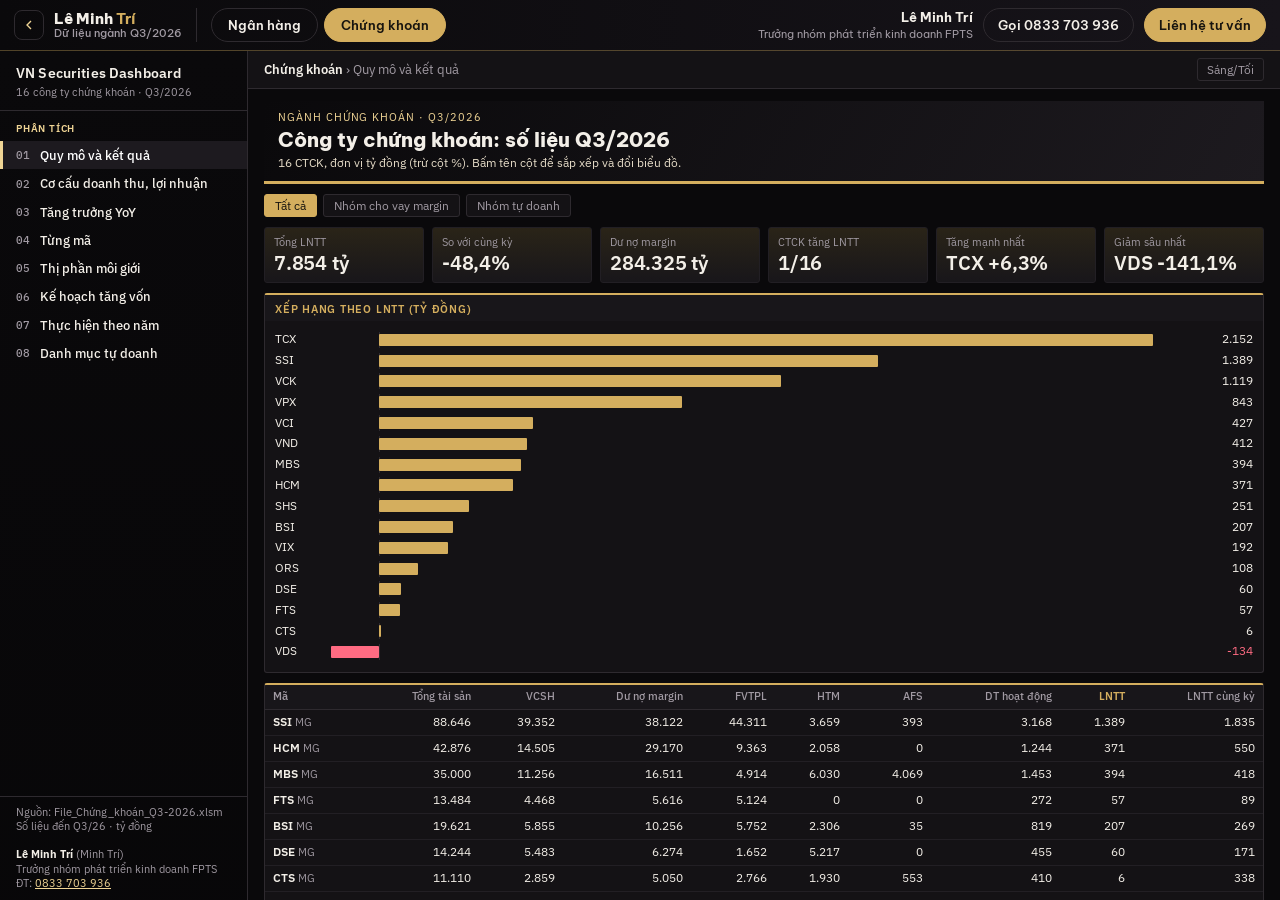
==== chung-khoan/index.html @ efc198bb "Add files via upload" ====
<!DOCTYPE html>
<html lang="vi"><head><meta charset="utf-8">
<meta name="theme-color" content="#0A090B">
<meta name="viewport" content="width=device-width, initial-scale=1, viewport-fit=cover">
<title>Chứng khoán Q3/2026 – Dữ liệu ngành | Lê Minh Trí</title>
<link rel="preconnect" href="https://fonts.googleapis.com"><link rel="preconnect" href="https://fonts.gstatic.com" crossorigin><link rel="stylesheet" href="https://fonts.googleapis.com/css2?family=Be+Vietnam+Pro:wght@500;600;700;800&family=IBM+Plex+Sans:wght@400;500;600&display=swap&subset=vietnamese">
<style>
:root{--bg:#0A090B;--ink:#F3EFE8;--nav:#0A090B;--nav-ink:#F3EFE8;--nav-mute:#A19AA3;--nav-line:#2E2A2F;--org:#D4AE5E;--org2:#F0D595;color-scheme:dark;box-sizing:border-box}
*{box-sizing:border-box}
html,body{height:100%;margin:0}
body{display:flex;flex-direction:column;background:var(--bg);color:var(--ink);font:13px/1.4 "Be Vietnam Pro","IBM Plex Sans","Segoe UI",system-ui,sans-serif;font-variant-numeric:tabular-nums;padding-bottom:env(safe-area-inset-bottom,0px)}
header{flex:none;display:flex;align-items:center;gap:14px;background:linear-gradient(90deg,#0A090B,#17141A);color:var(--nav-ink);border-bottom:1px solid rgba(212,174,94,.35);padding:8px 14px;padding-top:calc(8px + env(safe-area-inset-top,0px))}
.home{display:flex;align-items:center;gap:10px;text-decoration:none;color:var(--nav-ink);white-space:nowrap}
.home .bk{width:30px;height:30px;border-radius:8px;border:1px solid var(--nav-line);display:flex;align-items:center;justify-content:center;color:var(--org2)}
.home .bk svg{width:16px;height:16px;stroke:currentColor;fill:none;stroke-width:2}
.home:hover .bk{border-color:var(--org)}
.brand{font-weight:800;font-size:15px;line-height:1.15}
.brand b{color:var(--org)}
.brand small{display:block;font-weight:500;font-size:11px;color:var(--nav-mute)}
nav{display:flex;gap:6px;overflow-x:auto;scrollbar-width:none;padding-left:14px;border-left:1px solid var(--nav-line)}
nav::-webkit-scrollbar{display:none}
nav button{font:inherit;font-weight:600;font-size:13px;flex:none;border:1px solid var(--nav-line);background:transparent;color:var(--nav-ink);padding:7px 16px;border-radius:999px;cursor:pointer}
nav button:hover{border-color:var(--org)}
nav button[aria-selected="true"]{background:var(--org);border-color:var(--org);color:#17140F}
nav button:focus-visible{outline:2px solid var(--org2);outline-offset:2px}
main{flex:1;min-height:0;position:relative}
iframe{position:absolute;inset:0;width:100%;height:100%;border:0;background:var(--bg)}
iframe[hidden]{display:none}
.ld{position:absolute;inset:0;display:flex;align-items:center;justify-content:center;color:var(--nav-mute)}
.ct{margin-left:auto;display:flex;align-items:center;gap:10px;flex:none}
.who{text-align:right;line-height:1.25;white-space:nowrap}
.who b{display:block;font-size:13px;font-weight:700}
.who span{font-size:11px;color:var(--nav-mute)}
.ct a{font:inherit;font-weight:600;font-size:13px;text-decoration:none;white-space:nowrap;padding:7px 14px;border-radius:999px;border:1px solid var(--nav-line);color:var(--nav-ink);background:transparent}
.ct a:hover{border-color:var(--org)}
.ct a.z{background:var(--org);border-color:var(--org);color:#17140F}
.ct a.z:hover{background:var(--org2)}
.ct a:focus-visible,.home:focus-visible{outline:2px solid var(--org2);outline-offset:2px}
@media(max-width:1100px){.who{display:none}}
@media(max-width:760px){.brand{display:none}.ct .n{display:none}.ct a.z .t{display:inline-block}.ct a.z .t::first-letter{text-transform:uppercase}header{gap:8px;padding-left:8px;padding-right:8px}nav{gap:4px;padding-left:8px}nav button{padding:7px 10px;font-size:13px}.ct{gap:6px}.ct a{padding:7px 10px;font-size:13px}}
nav a.tab{font-weight:600;font-size:13px;flex:none;border:1px solid var(--nav-line);color:var(--nav-ink);text-decoration:none;padding:7px 16px;border-radius:999px}nav a.tab:hover{border-color:var(--org)}nav a.tab[aria-current="page"]{background:var(--org);border-color:var(--org);color:#17140F}nav a.tab:focus-visible{outline:2px solid var(--org2);outline-offset:2px}@media(max-width:760px){nav a.tab{padding:7px 10px}}</style></head><body>
<header>
<a class="home" href="/" title="Về trang chủ Lê Minh Trí"><span class="bk"><svg viewBox="0 0 24 24"><path d="M15 6l-6 6 6 6"/></svg></span><span class="brand">Lê Minh <b>Trí</b><small>Dữ liệu ngành Q3/2026</small></span></a>
<nav aria-label="Chọn ngành"><a class="tab" href="/ngan-hang/">Ngân hàng</a><a class="tab" href="/chung-khoan/" aria-current="page">Chứng khoán</a></nav>
<div class="ct">
<div class="who"><b>Lê Minh Trí</b><span>Trưởng nhóm phát triển kinh doanh FPTS</span></div>
<a href="tel:0833703936">Gọi<span class="n"> 0833 703 936</span></a>
<a class="z" href="https://zalo.me/0833703936" target="_blank" rel="noopener"><span class="n">Liên hệ </span><span class="t">tư vấn</span></a>
</div>
</header>
<main>
<div class="ld" aria-hidden="true">Đang tải…</div>
<iframe id="f-sec" title="Số liệu ngành chứng khoán"></iframe>
</main>

<script type="application/json" id="d-sec">"<!DOCTYPE html>\n<html lang=\"vi\"><head><script>try{var _t=localStorage.getItem('vnb-theme');document.documentElement.dataset.theme=_t||'dark'}catch(e){document.documentElement.dataset.theme='dark'}<\/script><meta charset=\"utf-8\">\n<meta name=\"viewport\" content=\"width=device-width, initial-scale=1, viewport-fit=cover\">\n<title>LeMinhTri-Du-lieu-nganh-chung-khoan<\/title>\n<link rel=\"preconnect\" href=\"https://fonts.googleapis.com\"><link rel=\"preconnect\" href=\"https://fonts.gstatic.com\" crossorigin><link rel=\"stylesheet\" href=\"https://fonts.googleapis.com/css2?family=Be+Vietnam+Pro:wght@600;700;800&family=IBM+Plex+Mono:wght@400;500&family=IBM+Plex+Sans:wght@400;500;600&display=swap&subset=vietnamese\">\n<style>\n:root{--bg:#F6F2EA;--sf:#fff;--ink:#1D1A17;--mu:#6E6455;--ln:#E4DCCB;--ac:#8C6A2A;--ac2:#F4EBD6;--neg:#E93F58;--bar:#B8913F;--barn:#E93F58;--p2:#FAF7F1;--ln2:#EEE7DA;--faint:#A3998A;--good:#3AAA35;--nav:#17140F;--nav-2:#2A2520;--nav-ink:#F3EFE8;--nav-mute:#B5AC9C;--nav-line:#3A332B;--cyan:#D4AE5E;--c2:#D4AE5E;--s1:#B8913F;--s2:#17140F;--s3:#3AAA35;--s4:#7D4BD6;--s5:#E93F58;--s6:#8A8178;--s7:#C2410C;--s8:#0FA3B1;--s9:#D6409F;--s10:#7BA315;--s11:#6B7280;--f-ui:\"IBM Plex Sans\",\"Segoe UI\",system-ui,-apple-system,sans-serif;--f-disp:\"Be Vietnam Pro\",\"IBM Plex Sans\",system-ui,sans-serif;--f-mono:\"IBM Plex Mono\",ui-monospace,Consolas,monospace;--nav-w:248px;--on-ac:#fff}\n@media(prefers-color-scheme:dark){:root:not([data-theme=\"light\"]){--bg:#0A090B;--sf:#141215;--ink:#F3EFE8;--mu:#A19AA3;--ln:#2E2A2F;--ac:#D4AE5E;--ac2:#2A2418;--neg:#FF6B82;--bar:#D4AE5E;--barn:#FF6B82;--p2:#18161A;--ln2:#221F24;--faint:#6F6872;--good:#5CC45A;--nav:#0A090B;--nav-2:#1D1A1F;--nav-line:#2E2A2F;--cyan:#F0D595;--c2:#F0D595;--s1:#D4AE5E;--s2:#F3EFE8;--s3:#5CC45A;--s4:#A98AF0;--s5:#FF6B82;--s6:#B8AFA3;--s7:#E8894A;--s8:#3CC6D4;--s9:#E87BC0;--s10:#A3C94A;--s11:#9AA5B8;color-scheme:dark;--on-ac:#17140F;--nav-ink:#F3EFE8;--nav-mute:#A19AA3}}\n:root[data-theme=\"dark\"]{--bg:#0A090B;--sf:#141215;--ink:#F3EFE8;--mu:#A19AA3;--ln:#2E2A2F;--ac:#D4AE5E;--ac2:#2A2418;--neg:#FF6B82;--bar:#D4AE5E;--barn:#FF6B82;--p2:#18161A;--ln2:#221F24;--faint:#6F6872;--good:#5CC45A;--nav:#0A090B;--nav-2:#1D1A1F;--nav-line:#2E2A2F;--cyan:#F0D595;--c2:#F0D595;--s1:#D4AE5E;--s2:#F3EFE8;--s3:#5CC45A;--s4:#A98AF0;--s5:#FF6B82;--s6:#B8AFA3;--s7:#E8894A;--s8:#3CC6D4;--s9:#E87BC0;--s10:#A3C94A;--s11:#9AA5B8;color-scheme:dark;--on-ac:#17140F;--nav-ink:#F3EFE8;--nav-mute:#A19AA3}\n*{box-sizing:border-box}\nhtml,body{height:100%}\nbody{margin:0;background:var(--bg);color:var(--ink);font:12.5px/1.4 var(--f-ui);font-variant-numeric:tabular-nums;overflow:hidden}\nbutton,select{font:inherit;color:inherit}\nbutton{cursor:pointer}\n:focus-visible{outline:2px solid var(--ac);outline-offset:1px}\n.app{height:100%;display:grid;grid-template-columns:var(--nav-w) minmax(0,1fr);min-width:0}\n.nav{background:linear-gradient(180deg,var(--nav),color-mix(in srgb,var(--nav) 78%,#000));color:var(--nav-ink);display:flex;flex-direction:column;min-height:0;border-right:1px solid var(--nav-line)}\n.nav-brand{padding:14px 12px 10px 16px;border-bottom:1px solid var(--nav-line)}\n.nav-brand b{display:block;font:600 14px/1.2 var(--f-ui);letter-spacing:.01em}\n.nav-brand span{display:block;color:var(--nav-mute);font-size:11px;margin-top:3px}\n.nav-grp{padding:12px 10px 4px 16px;color:var(--cyan);font:600 10px/1.2 var(--f-ui);letter-spacing:.08em;text-transform:uppercase}\n.nav-list{flex:1;overflow-y:auto;padding:2px 0 12px;counter-reset:v}\n.nav-list button{counter-increment:v;display:flex;align-items:center;gap:8px;width:100%;background:none;border:0;border-radius:0;border-left:3px solid transparent;color:var(--nav-ink);text-align:left;padding:6px 10px 6px 13px;font:500 12.5px/1.3 var(--f-ui)}\n.nav-list button::before{content:counter(v,decimal-leading-zero);color:var(--nav-mute);font:500 10.5px var(--f-mono);width:16px;flex:none}\n.nav-list button:hover{background:var(--nav-2)}\n.nav-list button[aria-pressed=\"true\"]{background:var(--nav-2);border-left-color:var(--cyan);color:#fff}\n.nav-foot{padding:8px 12px 10px 16px;border-top:1px solid var(--nav-line);color:var(--nav-mute);font-size:10.5px;line-height:1.35}\n.nav-foot b{color:var(--nav-ink)}.nav-foot a{color:var(--cyan)}\n.scrim{display:none}\n.main{display:flex;flex-direction:column;min-width:0;min-height:0}\n.topbar{display:flex;align-items:center;gap:10px;padding:7px 16px;background:var(--sf);border-bottom:1px solid var(--ln);min-height:38px}\n.menu-btn{display:none;background:none;border:1px solid var(--ln);border-radius:3px;padding:3px 8px}\n.crumb{flex:1;min-width:0;color:var(--mu);white-space:nowrap;overflow:hidden;text-overflow:ellipsis}\n.crumb b{color:var(--ink);font-weight:600}\n.ibtn{background:var(--sf);border:1px solid var(--ln);border-radius:3px;padding:3px 9px;color:var(--mu);font:12px var(--f-ui);cursor:pointer;flex:none}\n.ibtn:hover{color:var(--ink);border-color:var(--faint)}\n.content{flex:1;overflow-y:auto;padding:12px 16px 40px;scroll-behavior:smooth}\n.page-band{background:var(--nav);color:#fff;border-bottom:3px solid var(--cyan);padding:9px 14px 10px;margin:0 0 10px;display:flex;flex-direction:column;gap:3px}\n.page-band .eyebrow{font-size:10.5px;letter-spacing:.09em;text-transform:uppercase;color:#F0D595}\n.page-band h1{margin:0;font:800 20px/1.2 var(--f-disp);color:#fff;text-wrap:balance;max-width:78ch}\n.page-band .lede{margin:0;font-size:11.5px;color:#E6DCC8}\n.bar{display:flex;flex-wrap:wrap;gap:6px;align-items:center;margin-bottom:10px}\n.bar .sp{flex:1}\n.content button{font:12px var(--f-ui);border:1px solid var(--ln);background:var(--sf);color:var(--mu);padding:3px 10px;border-radius:3px}\n.content button:hover{color:var(--ink);border-color:var(--faint)}\n.content button[aria-pressed=\"true\"]{background:var(--ac);border-color:var(--ac);color:var(--on-ac)}\n.panel{background:var(--sf);border:1px solid var(--ln);border-top:2px solid var(--ac);border-radius:3px;padding:0 10px 10px;margin-bottom:10px}\n.panel h2{margin:0 -10px 8px;padding:7px 10px 5px;background:var(--p2);font:600 11px/1.3 var(--f-ui);text-transform:uppercase;letter-spacing:.07em;color:var(--ac)}\n.row{display:grid;grid-template-columns:48px 1fr 92px;gap:8px;align-items:center;font-size:12px;padding:2px 0}\n.trk{position:relative;height:16px}\n.trk i{position:absolute;top:2px;height:12px;border-radius:1px}\n.trk b{position:absolute;top:0;bottom:0;width:1px;background:var(--ln)}\n.num{text-align:right;font-variant-numeric:tabular-nums}\n.wrap{overflow:auto;max-height:560px;border:1px solid var(--ln);border-top:2px solid var(--ac);border-radius:3px;background:var(--sf);margin-bottom:10px}\ntable{border-collapse:separate;border-spacing:0;width:100%;font-size:12px;min-width:720px}\nth,td{white-space:nowrap}\nth{position:sticky;top:0;z-index:2;background:var(--p2);color:var(--mu);font-weight:500;font-size:11px;text-align:right;padding:4px 8px;border-bottom:1px solid var(--ln)}\nth button,.content th button{border:0;background:none;padding:0;font:500 11px var(--f-ui);color:var(--mu)}\nth.cur button,.content th.cur button{color:var(--ac);font-weight:600}\ntd{padding:0 8px;height:26px;border-bottom:1px solid var(--ln2);text-align:right;font-variant-numeric:tabular-nums}\nth:first-child,td:first-child{text-align:left;position:sticky;left:0;background:var(--sf);font-weight:600}\nth:first-child{background:var(--p2);z-index:3}\ntbody tr:hover td{background:var(--ac2)}\n.neg{color:var(--neg)}\n.g{font-weight:400;color:var(--mu);font-size:11px}\n.kp{display:grid;grid-template-columns:repeat(auto-fill,minmax(148px,1fr));gap:8px;margin-bottom:10px}\n.kp div{background:linear-gradient(180deg,var(--ac2),var(--p2));border:1px solid var(--ln2);border-radius:3px;padding:7px 9px;display:flex;flex-direction:column;gap:1px;min-width:0}\n.kp small{display:block;color:var(--mu);font-size:11px;white-space:nowrap;overflow:hidden;text-overflow:ellipsis}\n.kp strong{font:600 20px/1.2 var(--f-ui);letter-spacing:-.01em}\n.cg{display:grid;grid-template-columns:repeat(auto-fit,minmax(min(100%,320px),1fr));gap:10px;margin-bottom:10px}\n.cg .panel{margin:0;min-width:0}\nselect{font:inherit;padding:3px 6px;border:1px solid var(--ln);border-radius:3px;background:var(--sf);color:var(--ink);max-width:190px}\n.lg{font-size:11px;color:var(--mu);margin:0 0 6px}\n.lg b{display:inline-block;width:9px;height:9px;border-radius:2px;margin:0 4px 0 10px;vertical-align:baseline}\n.lg b:first-child{margin-left:0}\n.note{color:var(--mu);font-size:11px;margin:4px 0 0}\n@media(max-width:900px){\n.app{grid-template-columns:minmax(0,1fr)}\n.nav{position:fixed;z-index:40;left:0;top:0;bottom:0;width:min(86vw,var(--nav-w));transform:translateX(-102%);transition:transform .18s}\n.app.nav-open .nav{transform:none}\n.app.nav-open .scrim{display:block;position:fixed;inset:0;background:rgba(10,9,11,.45);z-index:30}\n.menu-btn{display:inline-block}\n.page-band h1{font-size:16px}\n.content{padding:10px 12px 40px}\n}\n\n.page-band{background:linear-gradient(120deg,#0A090B,#1D1A1F)!important;border-bottom-color:#D4AE5E!important}\n.page-band h1{color:#F3EFE8!important}<\/style><\/head><body><div class=\"app\" id=\"app\">\n<aside class=\"nav\"><div class=\"nav-brand\"><b>VN Securities Dashboard<\/b><span>16 công ty chứng khoán · Q3/2026<\/span><\/div>\n<div class=\"nav-grp\">Phân tích<\/div>\n<nav class=\"nav-list\" id=\"views\"><\/nav>\n<div class=\"nav-foot\">Nguồn: File_Chứng_khoán_Q3-2026.xlsm<br>Số liệu đến Q3/26 · tỷ đồng<br><br><b>Lê Minh Trí<\/b> (Minh Trí)<br>Trưởng nhóm phát triển kinh doanh FPTS<br>ĐT: <a href=\"tel:0833703936\">0833 703 936<\/a><\/div><\/aside>\n<div class=\"scrim\" id=\"scrim\"><\/div>\n<section class=\"main\"><header class=\"topbar\"><button class=\"menu-btn\" id=\"mb\" type=\"button\" aria-label=\"Mở menu\">☰<\/button><div class=\"crumb\"><b>Chứng khoán<\/b> › <span id=\"crumb\"><\/span><\/div><button class=\"ibtn\" id=\"btn-theme\" type=\"button\" title=\"Đổi giao diện sáng/tối\">Sáng/Tối<\/button><\/header>\n<div class=\"content\" id=\"content\"><div class=\"page-band\"><div class=\"eyebrow\">Ngành chứng khoán · Q3/2026<\/div><h1>Công ty chứng khoán: số liệu Q3/2026<\/h1><p class=\"lede\" id=\"sub\"><\/p><\/div>\n<div id=\"std\"><div class=\"bar\" id=\"groups\"><\/div><div class=\"kp\" id=\"kpi\"><\/div>\n<section class=\"panel\"><h2 id=\"ct\"><\/h2><div id=\"chart\"><\/div><\/section>\n<div class=\"wrap\"><table><thead id=\"th\"><\/thead><tbody id=\"tb\"><\/tbody><\/table><\/div><\/div><div id=\"alt\" hidden><\/div>\n<p class=\"note\">Nguồn: file File_Chứng_khoán_Q3-2026.xlsm, sheet Tổng quan. Số liệu quý gần nhất là Q3/2026 (khớp với dữ liệu gốc từng mã). Tiêu đề bảng tăng trưởng trong file vẫn ghi Q2/2026, có thể là nhãn chưa cập nhật. Mục Từng mã lấy từ dữ liệu quý của từng CTCK; ROE, ROA tính trên 4 quý gần nhất.<\/p>\n<\/div><\/section><\/div>\n<script>\nconst D=[{\"t\": \"SSI\", \"g\": \"Cho vay Margin\", \"tts\": 88646.396007449, \"vcsh\": 39352.489782405, \"no\": 38122.126256234, \"fvtpl\": 44310.762189903, \"htm\": 3658.850138825, \"afs\": 393.470396313, \"dt\": 3167.957997455, \"pbt\": 1388.580831356, \"pbt0\": 1834.918059122, \"dt2\": 3167.957997455, \"pbt2\": 1388.580831356, \"dtmg\": 348.933594669, \"lnmg\": 64.83864039600002, \"dtcv\": 1115.199256167, \"lncv\": 622.390333961496, \"lnfv\": 865.1524030539999, \"lnhtm\": 140.056391467, \"lnafs\": 75.664224426, \"lnk\": 544.5300344325042, \"k_mg\": 348.933594669, \"k_mar\": 1115.199256167, \"k_no\": 38122.126256234, \"k_vdl\": 30032.93801, \"k_pbt\": 1388.580831356, \"y_mg\": -0.6214473090060458, \"y_mar\": 0.10856708250631378, \"y_no\": -0.01698127401858544, \"y_vdl\": 0.4453461428569486, \"y_pbt\": -0.24324640849606669}, {\"t\": \"HCM\", \"g\": \"Cho vay Margin\", \"tts\": 42876.307557596, \"vcsh\": 14505.170759009, \"no\": 29169.878109274, \"fvtpl\": 9362.552059955, \"htm\": 2058.020883349, \"afs\": 0, \"dt\": 1243.579931949, \"pbt\": 371.159250907, \"pbt0\": 549.974666578, \"dt2\": 1243.579931949, \"pbt2\": 371.159250907, \"dtmg\": 151.879546287, \"lnmg\": 6.595524216000001, \"dtcv\": 757.696119448, \"lncv\": 213.18619469897885, \"lnfv\": 80.049342564, \"lnhtm\": 166.955850558, \"lnafs\": 0, \"lnk\": 23.535383991021092, \"k_mg\": 151.879546287, \"k_mar\": 757.696119448, \"k_no\": 29169.878109274, \"k_vdl\": 10807.97089, \"k_pbt\": 371.159250907, \"y_mg\": -0.700233653620301, \"y_mar\": 0.18099394419094023, \"y_no\": 0.44293071448923627, \"y_vdl\": 0.4994170334666622, \"y_pbt\": -0.3251339135011586}, {\"t\": \"MBS\", \"g\": \"Cho vay Margin\", \"tts\": 34999.959842376, \"vcsh\": 11255.903374837, \"no\": 16510.633797036, \"fvtpl\": 4913.939229664, \"htm\": 6030.327342466, \"afs\": 4069.354963304, \"dt\": 1452.981032817, \"pbt\": 394.468559203, \"pbt0\": 418.118172424, \"dt2\": 1452.981032817, \"pbt2\": 394.468559203, \"dtmg\": 127.583083016, \"lnmg\": -2.7814090589999836, \"dtcv\": 487.493538972, \"lncv\": 230.81737179654124, \"lnfv\": 112.395371318, \"lnhtm\": 99.776145591, \"lnafs\": 127.355691234, \"lnk\": 254.7799949804587, \"k_mg\": 127.583083016, \"k_mar\": 487.493538972, \"k_no\": 16510.633797036, \"k_vdl\": 10009.63451, \"k_pbt\": 394.468559203, \"y_mg\": -0.6547680075288795, \"y_mar\": 0.1945690836527439, \"y_no\": 0.13775446587759752, \"y_vdl\": 0.7474524569128086, \"y_pbt\": -0.0565620314560682}, {\"t\": \"FTS\", \"g\": \"Cho vay Margin\", \"tts\": 13483.783557565, \"vcsh\": 4468.081772802, \"no\": 5616.099597852, \"fvtpl\": 5123.928211442, \"htm\": 0, \"afs\": 0, \"dt\": 271.803482669, \"pbt\": 57.165418331, \"pbt0\": 88.603960896, \"dt2\": 271.803482669, \"pbt2\": 57.165418331, \"dtmg\": 19.562180326, \"lnmg\": -6.169036243000001, \"dtcv\": 185.673407778, \"lncv\": 85.3202281197776, \"lnfv\": 50.470381176000004, \"lnhtm\": 0, \"lnafs\": 0, \"lnk\": -50.825371145777595, \"k_mg\": 19.562180326, \"k_mar\": 185.673407778, \"k_no\": 5616.099597852, \"k_vdl\": 3811.4575, \"k_pbt\": 57.165418331, \"y_mg\": -0.7587148286631326, \"y_mar\": -0.0413593295476512, \"y_no\": -0.3024678619389033, \"y_vdl\": 0.09999405508849546, \"y_pbt\": -0.35482096112950734}, {\"t\": \"BSI\", \"g\": \"Cho vay Margin\", \"tts\": 19621.303162327, \"vcsh\": 5855.104885137, \"no\": 10255.817424061, \"fvtpl\": 5752.391525323, \"htm\": 2305.809399368, \"afs\": 34.839, \"dt\": 818.684687389, \"pbt\": 206.51832407, \"pbt0\": 269.150710348, \"dt2\": 818.684687389, \"pbt2\": 206.51832407, \"dtmg\": 59.429669753, \"lnmg\": 1.1700689910000008, \"dtcv\": 268.997727875, \"lncv\": 117.88806081208048, \"lnfv\": 77.11800778900002, \"lnhtm\": 38.569358267, \"lnafs\": 0.9408, \"lnk\": 270.7137910329195, \"k_mg\": 59.429669753, \"k_mar\": 268.997727875, \"k_no\": 10255.817424061, \"k_vdl\": 2699.01549, \"k_pbt\": 206.51832407, \"y_mg\": -0.5656332151384811, \"y_mar\": 0.3927616782217388, \"y_no\": 0.2634484319825736, \"y_vdl\": 0.09999597213864357, \"y_pbt\": -0.2327037747625451}, {\"t\": \"DSE\", \"g\": \"Cho vay Margin\", \"tts\": 14243.585398966, \"vcsh\": 5482.899414849, \"no\": 6274.083784594, \"fvtpl\": 1651.881458081, \"htm\": 5217.25, \"afs\": 0, \"dt\": 454.62689142, \"pbt\": 59.658207152, \"pbt0\": 171.069185333, \"dt2\": 454.62689142, \"pbt2\": 59.658207152, \"dtmg\": 102.203738526, \"lnmg\": -30.60554675200001, \"dtcv\": 194.924447429, \"lncv\": 100.56572109703353, \"lnfv\": -9.451485600999995, \"lnhtm\": 108.111380133, \"lnafs\": 0, \"lnk\": -27.36385689003353, \"k_mg\": 102.203738526, \"k_mar\": 194.924447429, \"k_no\": 6274.083784594, \"k_vdl\": 4282.49806, \"k_pbt\": 59.658207152, \"y_mg\": -0.3455552865468462, \"y_mar\": 0.1387679716462454, \"y_no\": 0.14212933959170307, \"y_vdl\": 0.2599288202412474, \"y_pbt\": -0.651262692133183}, {\"t\": \"CTS\", \"g\": \"Cho vay Margin\", \"tts\": 11110.485888657, \"vcsh\": 2858.750107976, \"no\": 5050.382620179, \"fvtpl\": 2765.819367739, \"htm\": 1930.4, \"afs\": 552.584357, \"dt\": 410.217012014, \"pbt\": 6.328860452, \"pbt0\": 337.836565395, \"dt2\": 410.217012014, \"pbt2\": 6.328860452, \"dtmg\": 26.638600927, \"lnmg\": 4.6137588019999995, \"dtcv\": 155.746465303, \"lncv\": 78.90078786800458, \"lnfv\": -40.93549989000002, \"lnhtm\": 47.261515242, \"lnafs\": 15.433656445, \"lnk\": 79.92524541799543, \"k_mg\": 26.638600927, \"k_mar\": 155.746465303, \"k_no\": 5050.382620179, \"k_vdl\": 2722.44939, \"k_pbt\": 6.328860452, \"y_mg\": -0.5827642480920635, \"y_mar\": 0.3155009598752985, \"y_no\": 0.05328398856691117, \"y_vdl\": 0.27998748602671986, \"y_pbt\": -0.981266502503658}, {\"t\": \"VCK\", \"g\": \"Cho vay Margin\", \"tts\": 46538.861889987, \"vcsh\": 32074.396095469, \"no\": 25363.394361661, \"fvtpl\": 7546.404918123, \"htm\": 3806, \"afs\": 4488.112862288, \"dt\": 2076.361607668, \"pbt\": 1118.639309926, \"pbt0\": 1394.617853844, \"dt2\": 2076.361607668, \"pbt2\": 1118.639309926, \"dtmg\": 484.555808793, \"lnmg\": 34.17536451999996, \"dtcv\": 947.945458768, \"lncv\": 362.14601153956676, \"lnfv\": 348.06560075, \"lnhtm\": 108.801276721, \"lnafs\": -46.28923915899999, \"lnk\": 672.7797775854332, \"k_mg\": 484.555808793, \"k_mar\": 947.945458768, \"k_no\": 25363.394361661, \"k_vdl\": 24349.19704, \"k_pbt\": 1118.639309926, \"y_mg\": -0.6818496962523565, \"y_mar\": 0.3428925966962141, \"y_no\": 0.15096211081050198, \"y_vdl\": 3.2717462369235957, \"y_pbt\": -0.19788829115970188}, {\"t\": \"VPX\", \"g\": \"Cho vay Margin\", \"tts\": 81535.874694916, \"vcsh\": 36282.02312034, \"no\": 39691.245533526, \"fvtpl\": 25895.985422817, \"htm\": 6598.45, \"afs\": 3545.99050714, \"dt\": 3575.297344994, \"pbt\": 842.956656592, \"pbt0\": 2360.144648631, \"dt2\": 3575.297344994, \"pbt2\": 842.956656592, \"dtmg\": 80.443503134, \"lnmg\": -11.636219869000001, \"dtcv\": 1098.568248858, \"lncv\": 521.5814259208771, \"lnfv\": 140.2998878100002, \"lnhtm\": 95.28901644, \"lnafs\": -4.052627172, \"lnk\": 1068.0452984091228, \"k_mg\": 80.443503134, \"k_mar\": 1098.568248858, \"k_no\": 39691.245533526, \"k_vdl\": 18750, \"k_pbt\": 842.956656592, \"y_mg\": -0.5660926080657004, \"y_mar\": 0.9380510270333808, \"y_no\": 0.48857737828378206, \"y_vdl\": 0.25, \"y_pbt\": -0.6428368671890698}, {\"t\": \"TCX\", \"g\": \"Cho vay Margin\", \"tts\": 93291.524374447, \"vcsh\": 47405.951798399, \"no\": 54368.387671504, \"fvtpl\": 117.1741003, \"htm\": 2148.19857718, \"afs\": 30254.612527109, \"dt\": 3534.194399247, \"pbt\": 2152.263245328, \"pbt0\": 2024.406838686, \"dt2\": 3534.194399247, \"pbt2\": 2152.263245328, \"dtmg\": 199.454806412, \"lnmg\": 112.72444382200001, \"dtcv\": 1561.0907005, \"lncv\": 581.7885157003984, \"lnfv\": 645.1771357279999, \"lnhtm\": 30.382148346, \"lnafs\": 256.160789129, \"lnk\": 1658.2268777236015, \"k_mg\": 199.454806412, \"k_mar\": 1561.0907005, \"k_no\": 54368.387671504, \"k_vdl\": 33293.39823, \"k_pbt\": 2152.263245328, \"y_mg\": -0.37347145291794037, \"y_mar\": 0.5381137927453106, \"y_no\": 0.3301430485724382, \"y_vdl\": 0.4404570021608556, \"y_pbt\": 0.06315746627539988}, {\"t\": \"VND\", \"g\": \"Tự doanh\", \"tts\": 44584.372590647, \"vcsh\": 21761.582798518, \"no\": 12115.767509608, \"fvtpl\": 22612.065288511, \"htm\": 6995.990167113, \"afs\": 0, \"dt\": 1714.820453789, \"pbt\": 412.083742516, \"pbt0\": 1165.235419243, \"dt2\": 1714.820453789, \"pbt2\": 412.083742516, \"dtmg\": 114.630906835, \"lnmg\": 14.896201380000008, \"dtcv\": 375.292970693, \"lncv\": 265.57624600626747, \"lnfv\": 434.665514725, \"lnhtm\": 74.777849338, \"lnafs\": 0, \"lnk\": 80.7172561947325, \"k_mg\": 114.630906835, \"k_mar\": 375.292970693, \"k_no\": 12115.767509608, \"k_vdl\": 15222.99908, \"k_pbt\": 412.083742516, \"y_mg\": -0.7041476150769123, \"y_mar\": -0.032391457333138814, \"y_no\": -0.1632106004533666, \"y_vdl\": 0, \"y_pbt\": -0.6463515134274652}, {\"t\": \"VCI\", \"g\": \"Tự doanh\", \"tts\": 39676.685408704, \"vcsh\": 16948.055184291, \"no\": 17155.060526647, \"fvtpl\": 4237.316457721, \"htm\": 821.962898627, \"afs\": 13617.90382743, \"dt\": 1304.683609187, \"pbt\": 426.808479055, \"pbt0\": 518.942692064, \"dt2\": 1304.683609187, \"pbt2\": 426.808479055, \"dtmg\": 186.92594523, \"lnmg\": 14.332114267999998, \"dtcv\": 472.391532622, \"lncv\": 245.18457928498333, \"lnfv\": 149.750766516, \"lnhtm\": 7.195923288, \"lnafs\": 199.739754756, \"lnk\": 285.63181913901667, \"k_mg\": 186.92594523, \"k_mar\": 472.391532622, \"k_no\": 17155.060526647, \"k_vdl\": 11522.31925, \"k_pbt\": 426.808479055, \"y_mg\": -0.49852256896283664, \"y_mar\": 0.5051757909091134, \"y_no\": 0.2654772981482601, \"y_vdl\": 0.5945639703847219, \"y_pbt\": -0.1775421726097595}, {\"t\": \"VIX\", \"g\": \"Tự doanh\", \"tts\": 39661.827742356, \"vcsh\": 32865.667571237, \"no\": 12415.461105213, \"fvtpl\": 23099.132771226, \"htm\": 1196, \"afs\": 0, \"dt\": 2047.598563765, \"pbt\": 192.087476051, \"pbt0\": 3047.932095844, \"dt2\": 2047.598563765, \"pbt2\": 192.087476051, \"dtmg\": 37.271368555, \"lnmg\": 21.201691853000003, \"dtcv\": 337.355185124, \"lncv\": 223.0995840176817, \"lnfv\": -87.54561190899994, \"lnhtm\": 27.955778641, \"lnafs\": 0, \"lnk\": 118.46893697531823, \"k_mg\": 37.271368555, \"k_mar\": 337.355185124, \"k_no\": 12415.461105213, \"k_vdl\": 25727.88533, \"k_pbt\": 192.087476051, \"y_mg\": -0.5948100072933843, \"y_mar\": -0.01197116996425323, \"y_no\": -0.22729754511217704, \"y_vdl\": 0.6799911008395658, \"y_pbt\": -0.9369777704979319}, {\"t\": \"SHS\", \"g\": \"Tự doanh\", \"tts\": 28883.331945178, \"vcsh\": 12521.42887874, \"no\": 12216.41117591, \"fvtpl\": 8357.765086899, \"htm\": 1429.173437325, \"afs\": 2494.86225045, \"dt\": 1001.990396188, \"pbt\": 250.810082215, \"pbt0\": 590.426958369, \"dt2\": 1001.990396188, \"pbt2\": 250.810082215, \"dtmg\": 71.912759164, \"lnmg\": -4.114831474000013, \"dtcv\": 341.145753646, \"lncv\": 169.51279570442682, \"lnfv\": 292.888326987, \"lnhtm\": 24.482367302, \"lnafs\": 0.811232876, \"lnk\": 148.29457797157312, \"k_mg\": 71.912759164, \"k_mar\": 341.145753646, \"k_no\": 12216.41117591, \"k_vdl\": 8994.6222, \"k_pbt\": 250.810082215, \"y_mg\": -0.47647706511469207, \"y_mar\": 0.3334205321740204, \"y_no\": 0.40054201872328077, \"y_vdl\": 0.005589951021072751, \"y_pbt\": -0.5752055717309391}, {\"t\": \"VDS\", \"g\": \"Tự doanh\", \"tts\": 6161.151738346, \"vcsh\": 2812.266263963, \"no\": 0, \"fvtpl\": 910.084143129, \"htm\": 150, \"afs\": 352.04477376, \"dt\": 192.250618894, \"pbt\": -133.921713994, \"pbt0\": 325.873596492, \"dt2\": 192.250618894, \"pbt2\": -133.921713994, \"dtmg\": 38.596473863, \"lnmg\": 9.161186884, \"dtcv\": 124.025588591, \"lncv\": 33.49989025264762, \"lnfv\": -147.956890515, \"lnhtm\": 22.125260272, \"lnafs\": 1.9, \"lnk\": 13.516422376352367, \"k_mg\": 38.596473863, \"k_mar\": 124.025588591, \"k_no\": 0, \"k_vdl\": 2720, \"k_pbt\": -133.921713994, \"y_mg\": -0.5259930732644017, \"y_mar\": 0.1478735400021708, \"y_no\": -1, \"y_vdl\": 0, \"y_pbt\": -1.410962150464644}, {\"t\": \"ORS\", \"g\": \"Tự doanh\", \"tts\": 17252.476166562, \"vcsh\": 7887.618796161, \"no\": 0, \"fvtpl\": 2895.424847128, \"htm\": 4170.189043776, \"afs\": 1592.904350255, \"dt\": 489.126272795, \"pbt\": 108.496212212, \"pbt0\": 133.87755505, \"dt2\": 489.126272795, \"pbt2\": 108.496212212, \"dtmg\": 24.724848798, \"lnmg\": 7.5322019309999995, \"dtcv\": 65.982248713, \"lncv\": 49.90173275333553, \"lnfv\": 4.333813853999999, \"lnhtm\": 45.243628952, \"lnafs\": 16.601207174, \"lnk\": 144.48891915766447, \"k_mg\": 24.724848798, \"k_mar\": 65.982248713, \"k_no\": 0, \"k_vdl\": 6239.30904, \"k_pbt\": 108.496212212, \"y_mg\": 0.3093042585232154, \"y_mar\": 1.4017175433927138, \"y_no\": -1, \"y_vdl\": 0.8569386346227057, \"y_pbt\": -0.1895862441506397}];\nconst V={\n a:{n:\"Quy mô và kết quả\",c:[[\"tts\",\"Tổng tài sản\"],[\"vcsh\",\"VCSH\"],[\"no\",\"Dư nợ margin\"],[\"fvtpl\",\"FVTPL\"],[\"htm\",\"HTM\"],[\"afs\",\"AFS\"],[\"dt\",\"DT hoạt động\"],[\"pbt\",\"LNTT\"],[\"pbt0\",\"LNTT cùng kỳ\"]]},\n b:{n:\"Cơ cấu doanh thu, lợi nhuận\",c:[[\"dt2\",\"DT hoạt động\"],[\"pbt2\",\"LNTT\"],[\"dtmg\",\"DT môi giới\"],[\"lnmg\",\"LN môi giới\"],[\"dtcv\",\"DT cho vay\"],[\"lncv\",\"LN cho vay\"],[\"lnfv\",\"LN FVTPL\"],[\"lnhtm\",\"LN HTM\"],[\"lnafs\",\"LN AFS\"],[\"lnk\",\"LN khác\"]]},\n c:{n:\"Tăng trưởng YoY\",c:[[\"y_pbt\",\"LNTT YoY\",\"p\"],[\"y_mg\",\"DT môi giới YoY\",\"p\"],[\"y_mar\",\"DT margin YoY\",\"p\"],[\"y_no\",\"Dư nợ YoY\",\"p\"],[\"y_vdl\",\"Vốn điều lệ YoY\",\"p\"],[\"k_pbt\",\"LNTT\"],[\"k_mg\",\"DT môi giới\"],[\"k_mar\",\"DT margin\"],[\"k_no\",\"Dư nợ margin và ứng trước\"],[\"k_vdl\",\"Vốn điều lệ\"]]}\n};\nconst VK=\"abcdmekp\",h0=location.hash.slice(1);let view=h0.length==1&&VK.includes(h0)?h0:\"a\",grp=\"\",key=\"pbt\",sortKey=null,dir=-1;\nconst nf=new Intl.NumberFormat(\"vi-VN\",{maximumFractionDigits:0});\nconst pf=new Intl.NumberFormat(\"vi-VN\",{maximumFractionDigits:1,signDisplay:\"exceptZero\"});\nconst col=()=>V[view].c.find(c=>c[0]==key)||V[view].c[0];\nconst fmt=(v,c)=>v==null?\"–\":c[2]==\"p\"?pf.format(v*100)+\"%\":nf.format(v);\nfunction btn(p,t,on,f){const b=document.createElement(\"button\");b.textContent=t;b.setAttribute(\"aria-pressed\",on);b.onclick=f;p.append(b)}\nfunction render(){\n const vb=document.getElementById(\"views\");vb.innerHTML=\"\";\n const N={a:V.a.n,b:V.b.n,c:V.c.n,d:\"Từng mã\",m:\"Thị phần môi giới\",e:\"Kế hoạch tăng vốn\",k:\"Thực hiện theo năm\",p:\"Danh mục tự doanh\"};\n for(const k in N)btn(vb,N[k],k==view,()=>{view=k;sortKey=null;location.hash=k;render()});\n const RV={d:renderD,m:renderM,e:renderE,k:renderK,p:renderP},alt=view in RV;\n document.getElementById(\"sub\").textContent=\"16 CTCK, đơn vị tỷ đồng (trừ cột %).\"+(alt?\"\":\" Bấm tên cột để sắp xếp và đổi biểu đồ.\");\n document.getElementById(\"std\").hidden=alt;document.getElementById(\"alt\").hidden=!alt;\n if(alt){RV[view]();return}\n if(!V[view].c.some(c=>c[0]==key))key=V[view].c[0][0];\n const gb=document.getElementById(\"groups\");gb.innerHTML=\"\";\n [[\"\",\"Tất cả\"],[\"Cho vay Margin\",\"Nhóm cho vay margin\"],[\"Tự doanh\",\"Nhóm tự doanh\"]].forEach(([g,t])=>btn(gb,t,g==grp,()=>{grp=g;render()}));\n const cs=V[view].c,rs=D.filter(r=>!grp||r.g==grp);\n const P=rs.reduce((a,r)=>a+(r.pbt||0),0),P0=rs.reduce((a,r)=>a+(r.pbt0||0),0),hi=[...rs].sort((x,y)=>y.y_pbt-x.y_pbt),lo=hi[hi.length-1],pc=v=>pf.format(v*100)+\"%\";\n document.getElementById(\"kpi\").innerHTML=[[\"Tổng LNTT\",nf.format(P)+\" tỷ\"],[\"So với cùng kỳ\",pc(P/P0-1)],[\"Dư nợ margin\",nf.format(rs.reduce((a,r)=>a+(r.no||0),0))+\" tỷ\"],[\"CTCK tăng LNTT\",rs.filter(r=>r.y_pbt>0).length+\"/\"+rs.length],[\"Tăng mạnh nhất\",hi[0].t+\" \"+pc(hi[0].y_pbt)],[\"Giảm sâu nhất\",lo.t+\" \"+pc(lo.y_pbt)]].map(x=>\"<div><small>\"+x[0]+\"<\/small><strong>\"+x[1]+\"<\/strong><\/div>\").join(\"\");\n const th=document.getElementById(\"th\");th.innerHTML=\"<tr><th>Mã<\/th><\/tr>\";\n cs.forEach(c=>{const h=document.createElement(\"th\");if(c[0]==key)h.className=\"cur\";const b=document.createElement(\"button\");b.textContent=c[1]+(c[0]==sortKey?(dir<0?\" ↓\":\" ↑\"):\"\");b.onclick=()=>{dir=sortKey==c[0]?-dir:-1;sortKey=key=c[0];render()};h.append(b);th.firstChild.append(h)});\n const sr=[...rs];if(sortKey)sr.sort((x,y)=>((x[sortKey]??-1e18)-(y[sortKey]??-1e18))*dir);\n document.getElementById(\"tb\").innerHTML=sr.map(r=>\"<tr><td>\"+r.t+(grp?\"\":' <span class=\"g\">'+(r.g==\"Tự doanh\"?\"TD\":\"MG\")+\"<\/span>\")+\"<\/td>\"+cs.map(c=>{const v=r[c[0]];return '<td class=\"'+(v<0?\"neg\":\"\")+'\">'+fmt(v,c)+\"<\/td>\"}).join(\"\")+\"<\/tr>\").join(\"\");\n const c=col();document.getElementById(\"ct\").textContent=\"Xếp hạng theo \"+c[1]+(c[2]==\"p\"?\"\":\" (tỷ đồng)\");\n const cr=rs.filter(r=>r[c[0]]!=null).sort((x,y)=>y[c[0]]-x[c[0]]);\n const vs=cr.map(r=>r[c[0]]),mx=Math.max(0,...vs),mn=Math.min(0,...vs),sp=(mx-mn)||1,z=(-mn/sp)*100;\n document.getElementById(\"chart\").innerHTML=cr.map(r=>{const v=r[c[0]],w=Math.abs(v)/sp*100,l=v>=0?z:z-w;return '<div class=\"row\"><span>'+r.t+'<\/span><div class=\"trk\"><b style=\"left:'+z+'%\"><\/b><i style=\"left:'+l+'%;width:'+w+'%;background:var(--'+(v<0?\"barn\":\"bar\")+')\"><\/i><\/div><span class=\"num '+(v<0?\"neg\":\"\")+'\">'+fmt(v,c)+\"<\/span><\/div>\"}).join(\"\")\n}\n\nconst DS={\"SSI\": {\"q\": [\"Q1/18\", \"Q2/18\", \"Q3/18\", \"Q4/18\", \"Q1/19\", \"Q2/19\", \"Q3/19\", \"Q4/19\", \"Q1/20\", \"Q2/20\", \"Q3/20\", \"Q4/20\", \"Q1/21\", \"Q2/21\", \"Q3/21\", \"Q4/21\", \"Q1/22\", \"Q2/22\", \"Q3/22\", \"Q4/22\", \"Q1/23\", \"Q2/23\", \"Q3/23\", \"Q4/23\", \"Q1/24\", \"Q2/24\", \"Q3/24\", \"Q4/24\", \"Q1/25\", \"Q2/25\", \"Q3/25\", \"Q4/25\", \"Q1/26\", \"Q2/26\", \"Q3/26\"], \"rev\": [1025.2, 895.3, 874.2, 878.1, 709.3, 771.2, 850.9, 903.6, 945.1, 1327.4, 919.6, 1174.7, 1505.6, 1766.2, 1748.1, 2423.3, 2007.6, 1629.1, 1348.0, 1351.2, 1489.4, 1680.0, 1941.2, 2047.1, 1972.8, 2307.0, 2028.1, 2221.3, 2159.3, 2993.0, 4176.7, 3601.8, 3178.1, 3318.6, 3168.0], \"pbt\": [509.6, 376.3, 468.9, 268.4, 246.2, 264.1, 332.3, 263.0, 8.0, 651.5, 420.9, 477.2, 530.1, 733.5, 848.4, 1253.1, 883.3, 522.5, 415.3, 288.6, 617.7, 706.5, 880.3, 644.1, 942.7, 1059.5, 986.6, 554.8, 1047.1, 1197.8, 1834.9, 1003.2, 1593.4, 1529.0, 1388.6], \"lnst\": [416.0, 301.9, 378.6, 208.5, 198.8, 190.6, 269.4, 221.0, 9.6, 522.9, 344.0, 380.8, 424.1, 591.2, 683.1, 997.5, 706.5, 343.1, 336.4, 234.3, 503.2, 563.0, 711.1, 515.5, 764.3, 848.5, 794.5, 296.9, 844.0, 862.3, 1475.1, 817.5, 1277.9, 1231.1, 1124.9], \"tts\": [20873.5, 20473.0, 23412.6, 23825.6, 25031.5, 27241.2, 25682.8, 27044.1, 27499.5, 25926.5, 26933.0, 35769.5, 37623.3, 41909.9, 47603.6, 50793.1, 50081.4, 43271.7, 45436.4, 52226.4, 52708.9, 50136.1, 55282.5, 69241.3, 65488.3, 71107.6, 66181.2, 73507.3, 84043.9, 91983.5, 100711.8, 94050.0, 93113.7, 96460.6, 93827.1], \"vcsh\": [9010.5, 9148.8, 9512.1, 9155.7, 9370.9, 9488.1, 9723.5, 9401.1, 9280.1, 9803.5, 9496.5, 9872.8, 11447.2, 11399.9, 12077.9, 14220.1, 15068.0, 14366.7, 22161.8, 22383.9, 22972.8, 21993.6, 22707.8, 23240.9, 24020.9, 24839.7, 24114.8, 26826.7, 27703.4, 28605.6, 31255.5, 32066.3, 39668.2, 40724.0, 39352.5], \"no\": [6998.1, 5815.5, 5298.5, 5887.8, 5841.2, 6256.2, 5310.3, 5285.8, 3977.0, 3893.5, 4588.5, 9012.4, 10877.6, 15539.0, 18107.9, 22745.6, 20619.5, 14560.5, 15386.7, 10871.6, 10951.0, 13104.4, 14713.0, 14672.1, 16957.4, 19596.0, 19038.5, 21815.3, 26919.2, 32860.7, 38780.7, 38616.2, 36585.2, 40036.6, 38122.1], \"mg\": [368.6, 339.8, 222.5, 200.0, 153.7, 131.0, 148.0, 149.4, 122.9, 190.2, 176.9, 307.3, 436.5, 623.3, 667.1, 792.1, 599.4, 449.4, 339.0, 318.8, 256.9, 335.6, 535.2, 374.4, 449.3, 559.4, 339.7, 319.1, 311.0, 483.5, 921.8, 628.5, 606.2, 462.2, 348.9], \"cv\": [180.2, 201.0, 156.3, 173.3, 156.7, 178.2, 180.3, 162.7, 145.5, 108.3, 117.3, 153.9, 245.6, 338.0, 431.6, 555.6, 566.4, 483.0, 406.1, 345.3, 338.3, 360.2, 430.7, 439.2, 446.7, 513.0, 549.0, 570.7, 628.0, 829.6, 1006.0, 1098.4, 1049.9, 1091.5, 1115.2]}, \"HCM\": {\"q\": [\"Q1/18\", \"Q2/18\", \"Q3/18\", \"Q4/18\", \"Q1/19\", \"Q2/19\", \"Q3/19\", \"Q4/19\", \"Q1/20\", \"Q2/20\", \"Q3/20\", \"Q4/20\", \"Q1/21\", \"Q2/21\", \"Q3/21\", \"Q4/21\", \"Q1/22\", \"Q2/22\", \"Q3/22\", \"Q4/22\", \"Q1/23\", \"Q2/23\", \"Q3/23\", \"Q4/23\", \"Q1/24\", \"Q2/24\", \"Q3/24\", \"Q4/24\", \"Q1/25\", \"Q2/25\", \"Q3/25\", \"Q4/25\", \"Q1/26\", \"Q2/26\", \"Q3/26\"], \"rev\": [838.4, 690.8, 418.5, 402.1, 293.4, 469.4, 388.8, 408.5, 446.8, 438.8, 514.0, 848.3, 1162.9, 1081.6, 1093.2, 1122.4, 1068.0, 1187.8, 759.0, 886.7, 630.5, 587.5, 823.7, 861.5, 863.1, 1093.9, 1137.7, 1181.5, 999.6, 1073.5, 1664.9, 1398.2, 1466.4, 1235.4, 1243.6], \"pbt\": [404.5, 184.0, 164.9, 88.8, 102.2, 136.0, 141.0, 152.2, 126.1, 187.8, 175.1, 171.3, 401.7, 352.0, 397.6, 279.0, 353.9, 348.7, 205.9, 159.3, 154.5, 196.2, 266.4, 225.1, 345.8, 389.9, 275.3, 284.6, 283.1, 239.7, 550.0, 401.5, 363.4, 340.5, 371.2], \"lnst\": [324.6, 147.2, 131.5, 72.1, 82.0, 110.6, 112.6, 127.3, 101.0, 150.1, 142.0, 137.3, 321.8, 283.2, 318.5, 223.6, 282.7, 279.3, 165.1, 125.3, 123.8, 157.2, 214.1, 179.3, 276.9, 313.4, 222.4, 227.0, 226.7, 192.4, 440.5, 319.0, 290.7, 273.2, 297.2], \"tts\": [6220.2, 4604.6, 5640.5, 5256.3, 5714.7, 7194.1, 6628.0, 7488.7, 6263.7, 6742.6, 9468.2, 12488.8, 14961.8, 15541.0, 18881.3, 24369.1, 22794.0, 19179.8, 20688.7, 15447.0, 14139.5, 14300.0, 16662.8, 17910.7, 20408.9, 27756.3, 32715.4, 31339.6, 30462.1, 34937.2, 44762.2, 46499.0, 40466.7, 41258.9, 43044.4], \"vcsh\": [3034.9, 2934.9, 3066.1, 3060.5, 3102.4, 4218.3, 4329.6, 4304.1, 4402.9, 4314.3, 4455.6, 4440.4, 4762.2, 4805.4, 5123.9, 7325.3, 7608.1, 7830.0, 7995.1, 7891.8, 8015.6, 7918.7, 8132.8, 8312.1, 8588.9, 10663.8, 10056.9, 10443.9, 10310.7, 10183.9, 10624.5, 14543.1, 14402.0, 14639.8, 14505.2], \"no\": [4906.5, 3000.3, 4310.2, 3143.1, 3745.8, 4642.3, 4669.7, 4681.0, 3523.0, 4284.7, 6022.1, 8623.8, 8876.3, 9169.4, 9608.3, 13690.1, 14523.4, 11227.0, 10927.6, 7379.0, 6906.7, 8875.2, 11331.5, 12135.1, 14200.4, 18542.2, 19286.4, 20428.5, 20389.7, 19813.1, 20215.7, 28150.1, 28140.5, 29023.5, 29169.9], \"mg\": [233.0, 228.2, 158.5, 139.1, 111.2, 126.7, 116.9, 123.5, 107.3, 150.5, 149.0, 221.4, 294.5, 360.7, 369.6, 365.6, 282.9, 236.1, 168.0, 194.6, 132.4, 139.7, 224.0, 176.0, 214.7, 253.5, 193.0, 187.3, 164.4, 232.7, 506.7, 285.4, 324.3, 196.7, 151.9], \"cv\": [156.3, 136.2, 113.3, 117.3, 102.6, 131.2, 128.9, 133.3, 116.3, 105.5, 137.0, 193.5, 222.1, 271.1, 315.1, 370.4, 373.0, 327.3, 318.4, 254.7, 223.0, 231.4, 292.3, 320.0, 339.4, 386.4, 478.4, 509.9, 522.8, 499.1, 641.6, 731.5, 765.3, 766.0, 757.7]}, \"MBS\": {\"q\": [\"Q1/18\", \"Q2/18\", \"Q3/18\", \"Q4/18\", \"Q1/19\", \"Q2/19\", \"Q3/19\", \"Q4/19\", \"Q1/20\", \"Q2/20\", \"Q3/20\", \"Q4/20\", \"Q1/21\", \"Q2/21\", \"Q3/21\", \"Q4/21\", \"Q1/22\", \"Q2/22\", \"Q3/22\", \"Q4/22\", \"Q1/23\", \"Q2/23\", \"Q3/23\", \"Q4/23\", \"Q1/24\", \"Q2/24\", \"Q3/24\", \"Q4/24\", \"Q1/25\", \"Q2/25\", \"Q3/25\", \"Q4/25\", \"Q1/26\", \"Q2/26\", \"Q3/26\"], \"rev\": [305.6, 292.7, 218.3, 225.0, 193.6, 247.4, 228.9, 273.8, 223.7, 286.2, 250.6, 355.0, 400.9, 643.2, 515.0, 658.7, 609.5, 512.9, 430.1, 405.9, 335.9, 401.0, 539.1, 539.9, 673.6, 883.4, 805.5, 757.9, 668.9, 792.3, 1162.1, 1016.2, 1019.1, 1196.2, 1453.0], \"pbt\": [70.4, 67.7, 64.0, 0.6, 73.1, 85.7, 56.4, 73.3, 33.1, 101.5, 79.5, 122.0, 125.1, 164.9, 230.2, 216.0, 252.4, 150.6, 151.9, 105.6, 152.2, 154.6, 208.1, 201.2, 229.6, 270.6, 223.5, 206.9, 338.9, 272.5, 418.1, 385.4, 368.0, 377.2, 394.5], \"lnst\": [70.8, 55.1, 51.1, 0.4, 58.2, 67.5, 45.5, 58.7, 26.4, 80.9, 63.6, 97.8, 100.0, 132.1, 183.8, 171.0, 200.2, 120.4, 121.2, 72.4, 121.2, 123.6, 166.3, 172.9, 182.6, 216.7, 178.9, 165.3, 269.0, 221.1, 332.6, 308.2, 291.6, 300.7, 315.2], \"tts\": [4523.7, 4013.6, 3846.0, 3774.8, 3686.6, 4003.1, 4578.6, 4750.3, 4781.4, 4871.6, 5216.5, 7015.6, 7939.9, 8912.8, 10666.2, 11047.2, 12370.7, 11137.4, 12034.8, 10641.2, 9561.2, 10760.7, 12405.7, 15325.1, 16480.3, 17593.7, 19556.6, 22131.9, 22409.0, 25551.3, 30534.8, 30776.3, 30659.1, 34155.4, 35195.6], \"vcsh\": [1355.3, 1409.0, 1460.2, 1460.5, 1498.1, 1565.6, 1611.1, 1669.8, 1996.2, 1899.0, 1962.6, 2060.4, 2160.3, 3057.3, 3240.8, 3411.5, 3611.6, 3696.8, 3818.0, 4485.0, 4606.3, 4699.0, 4865.3, 5038.2, 5220.8, 5408.5, 6176.9, 6908.5, 7179.2, 7354.0, 6999.3, 7994.8, 8372.3, 11941.7, 11255.9], \"no\": [2567.4, 2034.2, 2554.7, 2300.3, 2467.3, 2534.9, 2426.8, 2575.6, 2272.7, 2421.1, 2757.7, 3738.0, 4072.5, 4282.8, 6094.4, 6140.3, 6420.2, 5649.5, 6607.3, 3494.2, 3663.0, 5157.4, 6367.3, 8519.5, 9273.5, 9822.8, 9671.3, 10119.8, 11328.7, 12633.5, 14511.6, 14516.9, 14867.4, 16670.4, 16510.6], \"mg\": [127.2, 99.3, 88.0, 84.2, 71.9, 55.8, 62.2, 60.8, 56.4, 80.7, 83.3, 129.7, 160.6, 222.1, 244.4, 304.5, 255.6, 174.2, 151.3, 135.6, 93.1, 136.3, 214.0, 171.2, 184.6, 179.4, 132.8, 131.4, 133.5, 191.9, 369.6, 228.5, 241.3, 163.6, 127.6], \"cv\": [81.9, 84.6, 68.2, 74.8, 72.8, 76.6, 79.2, 81.7, 72.2, 70.8, 75.4, 100.0, 117.7, 141.8, 183.1, 204.0, 210.6, 193.5, 189.7, 173.8, 120.4, 139.1, 185.5, 219.7, 259.9, 261.7, 266.3, 268.2, 277.1, 308.8, 408.1, 429.1, 439.3, 465.4, 487.5]}, \"FTS\": {\"q\": [\"Q1/18\", \"Q2/18\", \"Q3/18\", \"Q4/18\", \"Q1/19\", \"Q2/19\", \"Q3/19\", \"Q4/19\", \"Q1/20\", \"Q2/20\", \"Q3/20\", \"Q4/20\", \"Q1/21\", \"Q2/21\", \"Q3/21\", \"Q4/21\", \"Q1/22\", \"Q2/22\", \"Q3/22\", \"Q4/22\", \"Q1/23\", \"Q2/23\", \"Q3/23\", \"Q4/23\", \"Q1/24\", \"Q2/24\", \"Q3/24\", \"Q4/24\", \"Q1/25\", \"Q2/25\", \"Q3/25\", \"Q4/25\", \"Q1/26\", \"Q2/26\", \"Q3/26\"], \"rev\": [115.0, 111.6, 93.6, 375.1, 142.3, 139.9, 66.4, 38.0, -56.5, 169.8, 105.5, 184.7, 235.9, 353.7, 434.9, 359.0, 364.8, 213.4, 54.4, 217.6, 177.7, 259.8, 325.1, 181.5, 299.2, 305.2, 224.6, 318.7, 312.1, 239.1, 284.4, 370.2, 378.4, 309.5, 271.8], \"pbt\": [78.6, 74.2, 60.4, 329.7, 112.5, 113.1, 32.0, -2.3, -87.5, 133.8, 59.0, 115.3, 166.4, 264.1, 332.5, 218.4, 253.5, 112.0, -34.6, 110.6, 98.9, 168.1, 211.3, 63.6, 191.3, 189.6, 103.2, 179.1, 173.1, 84.7, 88.6, 164.3, 184.4, 105.6, 57.2], \"lnst\": [62.9, 59.4, 48.4, 319.4, 102.9, 102.2, 21.0, -11.8, -97.2, 119.6, 47.4, 100.8, 145.7, 230.2, 296.0, 174.1, 213.1, 74.7, -60.0, 90.9, 79.1, 140.1, 183.7, 42.0, 166.6, 160.5, 80.7, 159.5, 153.0, 60.6, 55.1, 128.1, 159.9, 78.0, 35.8], \"tts\": [2276.9, 2221.0, 2672.8, 2501.7, 2378.7, 2509.7, 2453.4, 2523.7, 2091.2, 2541.0, 2740.1, 3395.7, 3969.6, 6167.8, 6526.0, 9456.0, 7716.8, 6221.9, 6274.3, 5288.0, 5437.6, 6193.1, 7312.8, 8234.7, 8136.9, 9108.9, 8699.5, 9759.6, 10706.4, 11280.2, 13686.1, 13919.7, 13059.8, 14555.8, 13660.1], \"vcsh\": [1615.7, 1607.5, 1655.8, 1975.2, 2054.3, 2101.8, 2122.9, 2111.0, 2013.8, 2054.0, 2101.3, 2202.2, 2347.8, 2558.0, 2808.4, 2982.6, 3136.9, 3211.7, 3257.6, 3348.0, 3375.7, 3418.3, 3601.9, 3643.9, 3769.3, 3877.8, 3958.5, 4118.0, 4270.9, 4236.8, 4291.9, 4420.0, 4529.5, 4434.3, 4468.1], \"no\": [1682.7, 1747.2, 1827.0, 1514.7, 1653.2, 1666.7, 1797.6, 1708.3, 1439.9, 1675.0, 1726.9, 2223.2, 3062.7, 3723.5, 3976.2, 5007.2, 5101.0, 4004.2, 4349.7, 3461.0, 3373.7, 3539.0, 4008.5, 4481.0, 5382.7, 6058.9, 6303.3, 6650.6, 7000.7, 6535.4, 8051.4, 7430.9, 5592.7, 5979.8, 5616.1], \"mg\": [59.4, 44.3, 33.7, 34.1, 24.4, 23.0, 27.1, 25.2, 27.0, 46.9, 45.4, 74.6, 103.0, 142.6, 153.7, 195.7, 150.9, 109.6, 76.4, 71.5, 51.1, 78.1, 99.2, 69.1, 75.4, 77.5, 56.6, 41.0, 37.5, 49.1, 81.1, 47.8, 36.8, 25.1, 19.6], \"cv\": [47.7, 56.1, 51.6, 52.3, 48.6, 48.6, 52.8, 51.8, 46.7, 46.6, 45.7, 50.8, 63.6, 88.9, 111.6, 140.9, 146.3, 140.0, 119.8, 113.8, 102.1, 111.4, 115.0, 114.8, 129.5, 144.6, 152.9, 162.2, 173.8, 173.4, 193.7, 212.7, 206.5, 192.0, 185.7]}, \"BSI\": {\"q\": [\"Q1/18\", \"Q2/18\", \"Q3/18\", \"Q4/18\", \"Q1/19\", \"Q2/19\", \"Q3/19\", \"Q4/19\", \"Q1/20\", \"Q2/20\", \"Q3/20\", \"Q4/20\", \"Q1/21\", \"Q2/21\", \"Q3/21\", \"Q4/21\", \"Q1/22\", \"Q2/22\", \"Q3/22\", \"Q4/22\", \"Q1/23\", \"Q2/23\", \"Q3/23\", \"Q4/23\", \"Q1/24\", \"Q2/24\", \"Q3/24\", \"Q4/24\", \"Q1/25\", \"Q2/25\", \"Q3/25\", \"Q4/25\", \"Q1/26\", \"Q2/26\", \"Q3/26\"], \"rev\": [183.0, 405.8, 164.1, 159.0, 149.5, 141.6, 169.3, 148.0, 213.0, 256.9, 198.7, 243.9, 268.2, 332.4, 320.0, 412.5, 332.5, 255.0, 254.0, 247.5, 287.2, 316.4, 386.0, 269.4, 351.7, 424.2, 319.1, 318.5, 337.2, 506.4, 687.9, 565.7, 697.1, 616.8, 818.7], \"pbt\": [71.9, 157.3, 28.5, -16.8, 40.6, 21.6, 65.4, 8.8, -60.7, 96.0, 78.6, 47.6, 70.4, 145.6, 129.0, 90.5, 95.7, 0.3, 33.4, 19.5, 121.5, 154.5, 152.6, 80.5, 171.6, 136.3, 94.4, 113.4, 100.4, 126.8, 269.2, 119.8, 117.1, 145.8, 206.5], \"lnst\": [57.5, 122.3, 24.1, -8.5, 34.3, 20.1, 59.9, -0.9, -60.7, 93.3, 68.3, 26.6, 61.2, 116.4, 104.4, 75.0, 83.3, -6.0, 18.8, 16.2, 97.7, 123.6, 122.7, 64.4, 137.1, 114.8, 70.0, 91.2, 81.1, 101.9, 215.6, 95.1, 88.8, 123.2, 165.0], \"tts\": [2249.6, 1967.6, 1784.9, 1759.4, 2048.2, 1620.7, 1781.3, 2336.2, 2411.3, 1822.2, 2163.6, 2921.0, 3946.2, 4702.8, 5165.2, 6004.7, 6502.3, 5888.6, 7277.1, 5594.4, 6467.0, 8080.2, 8437.6, 8326.4, 10564.4, 9858.2, 10521.9, 10315.1, 13030.2, 14847.3, 16660.6, 16627.8, 18163.0, 19479.3, 19905.4], \"vcsh\": [1418.0, 1455.5, 1493.0, 1442.3, 1464.5, 1382.0, 1441.9, 1380.6, 1314.1, 1396.5, 1464.0, 1491.2, 1545.3, 1540.2, 1644.5, 1719.3, 1802.5, 1684.9, 4350.2, 4366.4, 4464.1, 4568.4, 4597.4, 4684.5, 4821.6, 4905.5, 4975.5, 5061.9, 5137.2, 5216.3, 5433.0, 5527.8, 5616.6, 5695.8, 5855.1], \"no\": [828.1, 799.4, 723.1, 736.6, 710.2, 815.5, 883.7, 995.8, 893.2, 971.7, 933.3, 1415.3, 2100.8, 2695.4, 2893.8, 2659.1, 3129.3, 2338.8, 2429.8, 2694.8, 3389.6, 4025.7, 4480.3, 4146.6, 5260.5, 4970.2, 4889.2, 5057.5, 6198.9, 6331.6, 8117.3, 9061.2, 8967.2, 9372.6, 10255.8], \"mg\": [69.8, 52.5, 43.8, 37.9, 35.7, 32.2, 34.3, 34.5, 36.8, 56.7, 52.3, 83.3, 112.6, 125.6, 119.0, 159.3, 117.0, 87.6, 72.2, 71.9, 53.4, 67.7, 96.8, 68.2, 82.5, 87.4, 66.7, 62.3, 58.8, 84.8, 136.8, 95.9, 97.9, 77.8, 59.4], \"cv\": [37.8, 37.0, 25.7, 26.6, 22.5, 22.1, 27.1, 26.4, 30.7, 28.6, 32.2, 42.4, 60.9, 63.1, 78.3, 90.7, 88.7, 79.7, 69.4, 71.8, 92.2, 107.2, 126.0, 120.8, 119.9, 134.2, 124.7, 126.7, 132.0, 158.5, 193.1, 231.8, 224.9, 242.5, 269.0]}, \"DSE\": {\"q\": [\"Q1/18\", \"Q2/18\", \"Q3/18\", \"Q4/18\", \"Q1/19\", \"Q2/19\", \"Q3/19\", \"Q4/19\", \"Q1/20\", \"Q2/20\", \"Q3/20\", \"Q4/20\", \"Q1/21\", \"Q2/21\", \"Q3/21\", \"Q4/21\", \"Q1/22\", \"Q2/22\", \"Q3/22\", \"Q4/22\", \"Q1/23\", \"Q2/23\", \"Q3/23\", \"Q4/23\", \"Q1/24\", \"Q2/24\", \"Q3/24\", \"Q4/24\", \"Q1/25\", \"Q2/25\", \"Q3/25\", \"Q4/25\", \"Q1/26\", \"Q2/26\", \"Q3/26\"], \"rev\": [8.2, 5.1, 4.7, 9.5, 5.3, 4.4, 4.3, 4.5, 4.5, 5.1, 2.7, 8.8, 24.7, 45.1, 42.5, 68.5, 82.2, 125.1, 97.5, 147.2, 150.5, 176.5, 173.6, 213.9, 181.5, 198.2, 193.7, 233.9, 243.4, 290.2, 489.5, 434.8, 395.1, 453.1, 454.6], \"pbt\": [1.8, -0.2, 0.2, 3.7, 0.7, -0.1, -0.5, -0.1, 0.6, 0.6, -0.7, 1.9, 10.2, 24.3, 10.8, 22.8, 31.7, -10.1, 14.8, 58.6, 49.7, 62.8, 50.7, 122.5, 87.7, 42.7, 55.5, 41.5, 66.5, 91.0, 171.1, 11.7, 14.2, 97.4, 59.7], \"lnst\": [1.5, -0.2, 0.2, 2.9, 0.5, -0.0, -0.4, -0.2, 0.5, 0.5, -0.6, 1.3, 8.1, 19.5, 6.9, 20.0, 25.3, -7.0, 11.9, 47.6, 47.7, 42.7, 40.5, 98.1, 70.1, 34.2, 44.4, 33.1, 53.1, 73.4, 136.8, 9.3, 11.3, 81.8, 42.7], \"tts\": [165.4, 168.5, 161.5, 164.7, 179.5, 191.8, 183.4, 176.6, 180.9, 171.4, 171.7, 185.3, 232.9, 357.7, 1772.1, 2315.2, 2865.2, 5027.7, 5643.6, 6409.2, 6473.0, 7088.0, 6700.2, 7446.1, 9234.8, 8902.3, 10383.9, 10637.3, 11156.2, 11920.0, 14009.4, 15139.2, 15559.1, 15207.6, 15783.6], \"vcsh\": [159.1, 159.0, 159.1, 162.0, 162.6, 162.6, 162.2, 161.9, 162.4, 162.9, 162.3, 163.6, 172.2, 191.7, 1038.6, 1058.6, 1083.9, 3076.9, 3088.8, 3136.4, 3184.1, 3226.8, 3207.3, 3305.3, 4248.2, 4117.3, 4161.7, 4029.8, 4082.9, 4156.3, 4293.1, 4302.3, 5358.4, 5440.2, 5482.9], \"no\": [25.9, 26.3, 21.8, 18.7, 26.3, 42.7, 35.1, 29.6, 33.0, 34.0, 13.2, 16.6, 53.5, 126.8, 506.3, 1107.0, 1167.6, 1848.2, 2365.0, 2250.2, 2355.4, 2494.1, 2103.5, 2411.8, 3042.3, 3411.0, 3978.9, 3784.0, 4178.6, 4835.0, 5493.3, 5248.1, 5655.6, 6125.1, 6274.1], \"mg\": [4.9, 2.4, 1.5, 1.4, 1.7, 1.0, 1.0, 1.4, 1.5, 1.9, 0.7, 2.7, 13.2, 31.1, 24.8, 20.9, 26.1, 36.4, 10.7, 11.6, 12.5, 12.8, 23.8, 18.6, 32.1, 40.2, 33.0, 39.5, 49.0, 73.9, 156.2, 125.0, 119.5, 102.5, 102.2], \"cv\": [1.0, 0.6, 0.6, 0.5, 0.5, 0.9, 1.0, 0.6, 0.8, 1.1, 0.2, 0.5, 1.4, 4.6, 9.2, 27.4, 36.2, 50.3, 64.3, 72.2, 71.1, 74.0, 78.5, 62.7, 74.2, 87.6, 93.4, 105.4, 103.7, 125.1, 171.2, 155.9, 147.5, 188.6, 194.9]}, \"CTS\": {\"q\": [\"Q1/18\", \"Q2/18\", \"Q3/18\", \"Q4/18\", \"Q1/19\", \"Q2/19\", \"Q3/19\", \"Q4/19\", \"Q1/20\", \"Q2/20\", \"Q3/20\", \"Q4/20\", \"Q1/21\", \"Q2/21\", \"Q3/21\", \"Q4/21\", \"Q1/22\", \"Q2/22\", \"Q3/22\", \"Q4/22\", \"Q1/23\", \"Q2/23\", \"Q3/23\", \"Q4/23\", \"Q1/24\", \"Q2/24\", \"Q3/24\", \"Q4/24\", \"Q1/25\", \"Q2/25\", \"Q3/25\", \"Q4/25\", \"Q1/26\", \"Q2/26\", \"Q3/26\"], \"rev\": [129.5, 154.4, 190.1, 178.6, 110.3, 116.3, 93.4, 184.9, 51.4, 183.4, 115.9, 258.2, 158.2, 254.8, 201.3, 450.2, 226.4, 309.8, 144.0, 192.0, 199.0, 378.8, 255.8, 311.1, 323.7, 273.7, 301.7, 133.1, 464.7, 578.3, 652.9, 399.9, 351.9, 357.1, 410.2], \"pbt\": [58.7, 16.0, 105.6, 1.5, 57.8, 14.5, 6.0, 61.4, -114.9, 121.6, 17.1, 126.8, 49.5, 158.5, 36.7, 237.3, 68.6, 3.9, 13.5, -7.2, 13.5, 94.5, 64.7, 58.3, 124.4, 25.2, 64.5, 73.3, 132.6, 217.4, 337.8, 26.9, 82.0, 18.7, 6.3], \"lnst\": [48.0, 15.2, 85.4, 1.8, 46.2, 15.7, 6.0, 46.9, -92.0, 102.0, 16.6, 101.6, 39.9, 126.8, 30.0, 189.8, 57.6, 3.5, 13.3, -3.3, 10.8, 76.5, 67.7, 32.6, 99.3, 20.9, 52.7, 58.2, 106.0, 175.7, 270.5, 25.1, 65.8, 15.4, 5.0], \"tts\": [2365.0, 2299.2, 2364.8, 2576.5, 2531.8, 2483.6, 2645.0, 2799.9, 2081.8, 2660.8, 3007.1, 4273.7, 4941.7, 5145.5, 5517.8, 6685.7, 7736.6, 6236.2, 5673.2, 5037.0, 6406.2, 7021.4, 8194.8, 8559.5, 6922.4, 7939.4, 9281.1, 8698.1, 9687.9, 10553.4, 11395.6, 12410.7, 13354.2, 12247.5, 11314.1], \"vcsh\": [1212.5, 1227.7, 1313.1, 1314.9, 1361.1, 1366.4, 1265.9, 1313.0, 1221.1, 1319.3, 1335.9, 1437.4, 1477.3, 1592.0, 1622.0, 1811.8, 1852.0, 1848.0, 1859.6, 1854.3, 1867.8, 1937.8, 2005.5, 2038.1, 2146.0, 2150.3, 2213.1, 2252.9, 2358.9, 2510.0, 2808.7, 2855.4, 2906.8, 2866.0, 2858.8], \"no\": [0, 725.5, 0, 0, 0, 550.9, 0, 0, 625.2, 621.6, 784.4, 923.0, 1222.0, 1464.3, 1289.1, 1487.7, 1659.0, 1679.2, 1779.2, 1466.7, 1446.2, 2068.4, 2525.0, 2722.1, 2901.8, 2657.2, 3048.1, 3193.6, 3394.2, 4123.5, 4794.9, 4892.5, 5284.6, 5276.4, 5050.4], \"mg\": [20.3, 14.7, 11.7, 10.3, 7.6, 11.9, 11.4, 8.3, 7.4, 11.7, 12.2, 17.9, 24.9, 35.9, 36.5, 51.6, 35.8, 26.2, 19.0, 20.8, 14.7, 24.6, 34.1, 26.9, 28.6, 30.6, 24.8, 17.6, 19.2, 41.1, 63.8, 56.6, 43.4, 28.7, 26.6], \"cv\": [19.9, 19.5, 21.5, 20.9, 18.9, 18.9, 18.2, 19.3, 18.7, 17.2, 19.8, 21.8, 28.4, 37.8, 37.2, 41.9, 46.0, 44.7, 47.4, 51.0, 46.0, 55.5, 71.0, 80.9, 79.4, 78.2, 78.0, 84.0, 82.2, 104.4, 118.4, 129.2, 131.7, 145.4, 155.7]}, \"VCK\": {\"q\": [\"Q1/18\", \"Q2/18\", \"Q3/18\", \"Q4/18\", \"Q1/19\", \"Q2/19\", \"Q3/19\", \"Q4/19\", \"Q1/20\", \"Q2/20\", \"Q3/20\", \"Q4/20\", \"Q1/21\", \"Q2/21\", \"Q3/21\", \"Q4/21\", \"Q1/22\", \"Q2/22\", \"Q3/22\", \"Q4/22\", \"Q1/23\", \"Q2/23\", \"Q3/23\", \"Q4/23\", \"Q1/24\", \"Q2/24\", \"Q3/24\", \"Q4/24\", \"Q1/25\", \"Q2/25\", \"Q3/25\", \"Q4/25\", \"Q1/26\", \"Q2/26\", \"Q3/26\"], \"rev\": [391.9, 389.3, 240.3, 464.9, 568.8, 543.9, 838.0, 1142.3, 858.5, 869.1, 941.3, 1159.5, 1907.0, 2008.9, 2732.1, 2870.1, 2505.7, 2206.6, 2316.2, 1412.3, 1362.3, 1556.7, 1865.6, 1589.2, 1570.4, 1707.6, 1644.3, 1544.0, 1468.5, 1723.5, 2708.4, 2366.9, 2519.2, 2353.8, 2076.4], \"pbt\": [174.4, 129.2, 116.5, 78.0, 123.6, 87.3, 198.8, 147.4, 125.3, 131.9, 195.4, 166.1, 250.6, 199.2, 301.2, 244.4, 301.2, 281.4, 329.7, 95.9, 146.1, 111.4, 332.4, 238.3, 631.2, 653.2, 820.0, 1049.3, 918.5, 878.9, 1394.6, 1279.4, 1546.9, 1378.4, 1118.6], \"lnst\": [141.1, 102.7, 93.4, 58.5, 99.1, 69.3, 158.8, 116.1, 100.3, 106.6, 156.5, 133.5, 201.7, 159.3, 240.1, 194.8, 241.0, 225.1, 263.8, 74.1, 116.5, 83.3, 266.4, 190.4, 505.1, 522.5, 656.0, 835.2, 734.8, 703.1, 1126.5, 1014.3, 1235.2, 1104.4, 893.5], \"tts\": [6764.6, 6481.6, 5586.3, 9651.8, 10187.4, 10274.0, 11749.2, 12004.4, 9593.7, 12089.2, 12912.2, 16064.6, 16817.1, 19874.9, 28034.7, 26856.3, 29170.6, 21034.9, 17529.0, 20214.7, 21440.8, 28240.3, 31851.4, 22459.4, 26575.4, 31782.2, 28890.5, 30367.9, 36130.5, 32138.3, 39178.0, 48402.4, 53217.1, 47889.3, 48808.8], \"vcsh\": [2002.4, 2075.1, 2175.8, 4264.4, 4370.0, 4348.4, 4507.3, 4623.3, 4724.6, 4679.4, 4835.9, 4969.4, 5176.8, 5184.3, 5424.5, 7819.3, 8061.5, 8134.8, 8398.5, 8472.6, 8591.5, 8523.0, 8789.4, 8979.8, 9498.0, 9868.7, 10527.8, 11362.9, 12097.7, 12800.8, 13927.3, 28835.1, 30097.3, 31206.3, 32074.4], \"no\": [0, 1253.3, 0, 0, 0, 1724.1, 0, 0, 0, 1961.8, 0, 0, 0, 6212.1, 6312.4, 8977.4, 8885.3, 8753.3, 7952.6, 5905.8, 7052.5, 10220.1, 10309.3, 11147.8, 11157.3, 11104.4, 11652.3, 12208.8, 18000.9, 17013.8, 22036.7, 22083.5, 29979.4, 30527.7, 25363.4], \"mg\": [51.4, 42.3, 31.6, 35.5, 44.7, 55.8, 74.2, 77.6, 92.8, 126.5, 151.9, 267.2, 438.9, 746.1, 844.6, 1105.6, 951.8, 715.2, 634.9, 549.7, 411.3, 613.1, 953.3, 807.6, 961.2, 893.5, 713.7, 618.3, 579.0, 747.9, 1523.0, 920.5, 1003.0, 634.0, 484.6], \"cv\": [42.6, 45.2, 41.0, 44.6, 47.3, 49.3, 66.6, 78.1, 62.8, 53.4, 63.5, 128.7, 206.3, 199.1, 240.4, 318.5, 350.6, 322.4, 307.7, 254.7, 205.2, 278.9, 406.3, 335.9, 395.2, 455.9, 453.5, 458.2, 503.3, 529.8, 705.9, 765.4, 947.8, 1030.6, 947.9]}, \"VPX\": {\"q\": [\"Q1/18\", \"Q2/18\", \"Q3/18\", \"Q4/18\", \"Q1/19\", \"Q2/19\", \"Q3/19\", \"Q4/19\", \"Q1/20\", \"Q2/20\", \"Q3/20\", \"Q4/20\", \"Q1/21\", \"Q2/21\", \"Q3/21\", \"Q4/21\", \"Q1/22\", \"Q2/22\", \"Q3/22\", \"Q4/22\", \"Q1/23\", \"Q2/23\", \"Q3/23\", \"Q4/23\", \"Q1/24\", \"Q2/24\", \"Q3/24\", \"Q4/24\", \"Q1/25\", \"Q2/25\", \"Q3/25\", \"Q4/25\", \"Q1/26\", \"Q2/26\", \"Q3/26\"], \"rev\": [1.1, 1.3, 0.2, 7.8, 1.8, 3.2, 0.1, 1.7, 0.1, 0.1, 0.1, 0.8, 0, 0.0, 0.3, 10.6, 27.6, 137.4, 287.0, 320.6, 407.4, 476.9, 519.6, 532.6, 583.4, 646.9, 583.6, 669.1, 703.6, 1181.4, 3572.2, 2452.9, 2871.0, 4098.1, 3575.3], \"pbt\": [-0.2, -0.7, -1.3, 5.4, 0.5, 1.4, -1.1, -0.6, -1.2, -0.9, -0.9, -0.6, -0.6, 4.1, -0.3, 3.3, 5.9, 86.7, 220.7, 228.9, 323.5, 392.5, 301.1, 237.5, 182.1, 317.9, 340.3, 379.4, 350.7, 549.1, 2360.1, 1215.7, 514.7, 2158.6, 843.0], \"lnst\": [-0.2, -0.7, -1.3, 5.4, 0.5, 1.1, -1.1, -0.6, -1.2, -0.9, -0.9, -0.6, -0.6, 4.1, -0.3, 2.7, 4.7, 69.3, 176.5, 183.1, 258.8, 314.0, 240.9, 190.0, 145.6, 254.4, 272.2, 303.5, 280.5, 441.0, 1892.3, 955.3, 435.5, 1733.1, 669.7], \"tts\": [35.7, 35.0, 33.6, 40.1, 39.9, 39.9, 38.4, 37.9, 36.3, 35.3, 34.3, 33.9, 33.1, 36.8, 270.6, 280.4, 319.6, 9485.4, 9684.1, 16116.7, 16264.9, 18772.6, 20731.8, 22515.0, 23466.6, 24380.4, 22701.4, 26713.9, 33765.6, 50901.2, 62127.3, 73017.1, 78751.1, 88950.8, 83311.8], \"vcsh\": [32.5, 31.8, 30.5, 35.9, 36.6, 37.7, 36.8, 36.1, 35.0, 34.1, 33.1, 32.6, 31.9, 36.1, 269.8, 272.5, 277.4, 8998.0, 9174.5, 15437.6, 15696.4, 16010.5, 16251.4, 16445.4, 16578.4, 16835.1, 17112.7, 17404.0, 17697.0, 18194.2, 20272.9, 33831.0, 34200.0, 35702.7, 36282.0], \"no\": [0, 0, 0, 0, 0, 0, 0, 0, 0, 0, 0, 0, 0, 0, 0, 0, 90.3, 2915.9, 3521.8, 2858.5, 3166.4, 4320.8, 4588.3, 7090.1, 8909.0, 9079.0, 7596.4, 9447.5, 12760.1, 17653.2, 26663.9, 33894.1, 35918.8, 37138.8, 39691.2], \"mg\": [0, 0, 0, 0, 0, 0, 0, 0, 0, 0, 0, 0, 0, 0, 0, 0, 0.3, 12.3, 16.1, 16.9, 11.7, 20.5, 44.7, 50.2, 66.6, 66.3, 44.0, 49.2, 51.3, 73.1, 185.4, 150.6, 134.3, 126.1, 80.4], \"cv\": [0, 0, 0, 0, 0, 0, 0, 0, 0, 0, 0, 0, 0, 0, 0, 0, 0.1, 38.4, 95.0, 107.7, 94.7, 114.8, 131.4, 173.7, 230.1, 237.3, 224.5, 225.5, 261.9, 383.9, 566.8, 696.3, 880.2, 1023.9, 1098.6]}, \"TCX\": {\"q\": [\"Q1/18\", \"Q2/18\", \"Q3/18\", \"Q4/18\", \"Q1/19\", \"Q2/19\", \"Q3/19\", \"Q4/19\", \"Q1/20\", \"Q2/20\", \"Q3/20\", \"Q4/20\", \"Q1/21\", \"Q2/21\", \"Q3/21\", \"Q4/21\", \"Q1/22\", \"Q2/22\", \"Q3/22\", \"Q4/22\", \"Q1/23\", \"Q2/23\", \"Q3/23\", \"Q4/23\", \"Q1/24\", \"Q2/24\", \"Q3/24\", \"Q4/24\", \"Q1/25\", \"Q2/25\", \"Q3/25\", \"Q4/25\", \"Q1/26\", \"Q2/26\", \"Q3/26\"], \"rev\": [184.0, 196.1, 591.0, 899.1, 282.4, 471.3, 359.6, 1058.7, 637.5, 852.8, 999.7, 769.6, 1025.9, 1281.5, 1392.0, 1495.3, 1693.3, 1349.4, 1183.7, 985.5, 931.4, 1083.8, 1701.7, 1538.5, 1693.6, 2233.6, 1844.8, 1843.2, 2028.2, 2660.0, 3164.3, 3365.0, 2783.2, 3744.6, 3534.2], \"pbt\": [94.6, 100.2, 521.8, 819.2, 211.0, 384.4, 269.0, 955.1, 509.9, 761.4, 863.5, 557.1, 842.9, 1000.6, 1002.2, 963.4, 1176.5, 830.9, 730.8, 313.7, 448.1, 551.6, 1148.4, 880.2, 1160.3, 1611.9, 1097.1, 932.8, 1309.8, 1733.1, 2024.4, 2041.3, 1458.4, 2097.0, 2152.3], \"lnst\": [74.1, 81.1, 419.0, 655.2, 168.8, 307.5, 215.2, 763.6, 407.9, 608.6, 690.8, 444.9, 674.3, 800.4, 801.8, 772.3, 940.4, 667.9, 579.3, 229.0, 333.5, 442.3, 914.9, 705.0, 928.4, 1297.5, 877.6, 746.2, 1010.7, 1420.1, 1619.5, 1633.1, 1147.6, 1691.9, 1747.9], \"tts\": [3123.6, 3280.2, 3760.6, 4351.1, 3809.3, 4323.4, 4816.4, 6301.7, 7898.3, 7447.0, 7920.7, 8759.2, 11632.2, 13400.7, 20036.7, 24529.8, 26822.5, 28020.8, 28975.2, 26080.9, 25115.1, 34772.8, 38392.4, 43789.7, 47184.5, 52021.4, 49868.0, 53244.1, 56329.6, 65134.2, 81773.0, 80632.3, 88664.9, 100592.1, 96974.1], \"vcsh\": [2541.8, 2613.1, 3035.1, 3106.7, 3270.1, 3643.6, 3852.7, 4627.2, 5024.6, 5300.0, 5987.3, 6179.2, 6855.4, 7653.7, 8460.2, 9228.6, 9517.8, 10190.1, 10765.9, 10984.6, 11328.6, 22001.7, 22960.1, 23621.7, 24552.6, 24643.3, 25589.1, 26297.0, 27294.7, 30063.2, 42478.3, 44099.6, 45466.4, 45782.4, 47406.0], \"no\": [853.6, 1006.9, 1233.6, 1358.5, 1429.7, 1711.7, 1584.2, 1776.3, 2401.6, 2466.2, 2367.5, 4026.6, 5664.1, 8137.2, 11481.8, 14678.2, 16018.7, 13900.3, 14907.2, 8362.1, 9250.8, 9809.2, 12497.1, 16263.0, 19087.5, 24198.2, 24988.6, 25606.5, 30022.2, 33192.1, 40874.1, 43162.7, 44146.6, 51043.2, 54368.4], \"mg\": [27.2, 35.9, 22.2, 35.8, 24.5, 22.6, 32.3, 42.0, 36.1, 55.7, 70.3, 100.6, 149.0, 201.9, 244.2, 328.9, 299.5, 219.5, 227.5, 141.7, 83.0, 109.7, 147.6, 136.5, 145.7, 156.2, 133.7, 165.3, 152.8, 201.1, 318.3, 285.4, 266.3, 227.0, 199.5], \"cv\": [21.1, 24.2, 29.8, 35.7, 35.6, 45.2, 46.8, 47.3, 66.5, 68.7, 64.2, 76.3, 118.2, 184.7, 263.9, 374.9, 397.2, 402.7, 369.8, 333.2, 274.3, 397.8, 423.5, 506.8, 572.6, 637.3, 706.0, 706.0, 731.7, 844.0, 1014.9, 1136.8, 1228.6, 1398.2, 1561.1]}, \"VND\": {\"q\": [\"Q1/18\", \"Q2/18\", \"Q3/18\", \"Q4/18\", \"Q1/19\", \"Q2/19\", \"Q3/19\", \"Q4/19\", \"Q1/20\", \"Q2/20\", \"Q3/20\", \"Q4/20\", \"Q1/21\", \"Q2/21\", \"Q3/21\", \"Q4/21\", \"Q1/22\", \"Q2/22\", \"Q3/22\", \"Q4/22\", \"Q1/23\", \"Q2/23\", \"Q3/23\", \"Q4/23\", \"Q1/24\", \"Q2/24\", \"Q3/24\", \"Q4/24\", \"Q1/25\", \"Q2/25\", \"Q3/25\", \"Q4/25\", \"Q1/26\", \"Q2/26\", \"Q3/26\"], \"rev\": [448.0, 406.5, 342.5, 341.5, 321.0, 393.5, 417.5, 412.2, 445.2, 412.8, 519.6, 738.3, 1088.3, 1129.4, 1626.3, 2076.2, 1771.2, 1757.2, 1366.6, 1934.2, 1291.0, 1603.6, 1759.1, 1932.5, 1384.8, 1458.2, 1269.6, 1212.3, 1258.0, 1740.5, 2214.2, 1427.5, 1807.0, 1869.2, 1714.8], \"pbt\": [172.9, 104.1, 132.1, 29.0, 111.6, 36.7, 139.5, 191.8, 71.8, 168.2, 304.8, 317.6, 644.3, 547.6, 745.0, 1043.3, 954.7, 561.5, 51.7, -32.7, 171.5, 536.3, 792.1, 991.5, 766.9, 426.1, 620.1, 275.3, 478.1, 488.2, 1165.2, 376.6, 681.3, 1105.5, 412.1], \"lnst\": [138.7, 85.6, 105.6, 43.3, 88.9, 32.5, 111.5, 149.5, 58.1, 134.9, 248.1, 255.9, 499.9, 449.9, 595.6, 837.6, 760.7, 455.6, 42.3, -38.4, 135.7, 429.0, 639.2, 820.3, 617.1, 344.9, 505.1, 251.3, 382.5, 368.5, 929.0, 342.0, 545.3, 882.6, 329.5], \"tts\": [9704.9, 9508.7, 10816.0, 10534.6, 11126.9, 11919.9, 11446.0, 11577.1, 11329.7, 12104.9, 13418.4, 14542.1, 19188.0, 22522.6, 28577.7, 37094.8, 42690.4, 44497.8, 42116.5, 38870.6, 37024.9, 42049.8, 41578.8, 41741.6, 41347.1, 45153.5, 43296.4, 44294.8, 50090.4, 47918.5, 56060.6, 51628.9, 47964.7, 49866.1, 45635.9], \"vcsh\": [2645.5, 2986.3, 3091.5, 2982.9, 3072.0, 2987.6, 3098.7, 3248.1, 3306.7, 3441.0, 3568.2, 3824.1, 4491.7, 4834.3, 8542.9, 9822.5, 10357.1, 14553.0, 14595.1, 14514.7, 14650.3, 15079.7, 15718.9, 16503.1, 17124.9, 17284.2, 19463.7, 19715.1, 20097.6, 19631.9, 20560.9, 20902.9, 21448.2, 21432.1, 21761.6], \"no\": [3729.4, 2751.8, 3247.9, 2456.3, 2445.2, 2959.3, 2949.7, 2767.0, 2005.3, 2259.5, 2479.3, 4304.1, 6008.8, 8533.6, 10915.9, 14418.2, 16081.4, 11229.3, 12664.1, 8752.3, 8394.5, 8993.3, 10689.1, 9902.8, 9957.6, 10936.5, 10433.7, 10148.5, 10900.1, 10416.3, 14478.9, 13647.1, 12468.6, 12700.6, 12115.8], \"mg\": [165.5, 138.7, 115.8, 100.1, 90.9, 77.4, 88.3, 78.7, 79.8, 109.8, 110.7, 177.8, 268.2, 369.9, 433.2, 543.7, 461.3, 329.5, 252.3, 206.3, 145.8, 203.3, 301.4, 216.6, 228.1, 182.3, 167.5, 142.0, 134.7, 218.7, 387.5, 231.0, 233.4, 148.2, 114.6], \"cv\": [121.2, 118.3, 96.6, 98.8, 87.2, 104.1, 105.2, 136.4, 95.3, 77.4, 75.0, 113.5, 172.9, 244.4, 313.1, 436.7, 464.3, 423.0, 377.5, 335.4, 249.4, 273.7, 357.6, 273.3, 316.0, 299.3, 312.9, 326.6, 301.0, 297.7, 387.9, 407.1, 404.0, 374.0, 375.3]}, \"VCI\": {\"q\": [\"Q1/18\", \"Q2/18\", \"Q3/18\", \"Q4/18\", \"Q1/19\", \"Q2/19\", \"Q3/19\", \"Q4/19\", \"Q1/20\", \"Q2/20\", \"Q3/20\", \"Q4/20\", \"Q1/21\", \"Q2/21\", \"Q3/21\", \"Q4/21\", \"Q1/22\", \"Q2/22\", \"Q3/22\", \"Q4/22\", \"Q1/23\", \"Q2/23\", \"Q3/23\", \"Q4/23\", \"Q1/24\", \"Q2/24\", \"Q3/24\", \"Q4/24\", \"Q1/25\", \"Q2/25\", \"Q3/25\", \"Q4/25\", \"Q1/26\", \"Q2/26\", \"Q3/26\"], \"rev\": [570.6, 457.4, 386.4, 407.2, 366.8, 406.0, 345.7, 422.4, 379.1, 406.8, 279.8, 663.9, 777.8, 877.2, 919.4, 1132.7, 796.6, 1041.9, 521.6, 796.1, 499.2, 500.9, 666.7, 805.7, 806.3, 915.9, 974.4, 999.0, 850.9, 1159.7, 1443.3, 1526.3, 1406.5, 1175.8, 1304.7], \"pbt\": [404.6, 246.0, 200.8, 160.1, 248.8, 171.0, 185.0, 250.2, 89.7, 310.5, 115.7, 435.1, 363.9, 503.9, 398.9, 583.9, 520.7, 353.5, 153.2, 32.4, 80.8, 130.6, 209.6, 149.1, 227.5, 343.8, 264.7, 253.3, 355.1, 211.5, 518.9, 543.7, 403.9, 270.8, 426.8], \"lnst\": [332.3, 198.3, 160.6, 131.3, 202.6, 139.6, 150.4, 200.5, 118.6, 205.1, 95.5, 349.8, 291.9, 410.3, 329.3, 467.3, 417.2, 300.7, 122.7, 28.4, 73.1, 116.9, 179.0, 123.0, 197.8, 279.2, 215.4, 218.4, 294.9, 183.9, 420.3, 442.9, 340.7, 250.6, 367.4], \"tts\": [7176.1, 7919.2, 7370.3, 6510.0, 5503.7, 6187.2, 6565.0, 7243.0, 7160.4, 6723.8, 6748.0, 8382.4, 9410.3, 11516.7, 13666.3, 16636.3, 17045.9, 16427.4, 15701.7, 14242.8, 14998.5, 14519.6, 16917.1, 17255.1, 19544.6, 23105.4, 20415.2, 26592.1, 23727.6, 21897.8, 29717.5, 36005.9, 37097.4, 39727.4, 40401.4], \"vcsh\": [3591.3, 3596.0, 3775.3, 3643.0, 3615.9, 3498.0, 3792.8, 4051.6, 3612.9, 3731.5, 4000.1, 4521.5, 4910.9, 5302.9, 6337.6, 6541.9, 7150.2, 7141.5, 6591.3, 6495.5, 6867.9, 7369.9, 7291.5, 7371.2, 8177.3, 8858.5, 8642.1, 12944.3, 12580.1, 12439.1, 12670.0, 18009.9, 17319.4, 17137.9, 16948.1], \"no\": [4011.3, 4303.2, 3906.1, 2657.9, 2278.5, 2784.9, 2886.7, 2962.1, 2787.6, 1912.0, 2924.4, 3758.1, 4575.6, 5451.4, 6244.8, 7515.8, 7781.9, 6302.0, 6397.6, 4968.0, 4998.3, 5294.6, 5697.5, 7612.1, 8419.5, 7863.8, 9950.8, 11105.5, 9977.3, 11122.7, 13556.2, 16023.5, 16389.1, 16646.5, 17155.1], \"mg\": [306.2, 335.4, 167.3, 208.2, 87.8, 120.9, 137.3, 87.7, 86.0, 105.0, 122.7, 152.6, 163.3, 209.3, 270.8, 213.8, 351.8, 309.7, 140.0, 209.7, 88.9, 139.5, 159.7, 147.3, 182.1, 180.7, 182.7, 184.2, 149.1, 221.3, 372.8, 257.1, 339.9, 225.7, 186.9], \"cv\": [94.3, 95.9, 95.3, 157.9, 70.5, 77.4, 90.7, 93.1, 86.8, 64.5, 55.6, 88.4, 101.0, 136.9, 156.7, 182.3, 195.6, 181.0, 169.1, 162.4, 155.4, 169.4, 176.9, 187.2, 180.2, 234.5, 206.4, 251.9, 257.0, 257.7, 313.8, 376.3, 414.5, 463.0, 472.4]}, \"VIX\": {\"q\": [\"Q1/18\", \"Q2/18\", \"Q3/18\", \"Q4/18\", \"Q1/19\", \"Q2/19\", \"Q3/19\", \"Q4/19\", \"Q1/20\", \"Q2/20\", \"Q3/20\", \"Q4/20\", \"Q1/21\", \"Q2/21\", \"Q3/21\", \"Q4/21\", \"Q1/22\", \"Q2/22\", \"Q3/22\", \"Q4/22\", \"Q1/23\", \"Q2/23\", \"Q3/23\", \"Q4/23\", \"Q1/24\", \"Q2/24\", \"Q3/24\", \"Q4/24\", \"Q1/25\", \"Q2/25\", \"Q3/25\", \"Q4/25\", \"Q1/26\", \"Q2/26\", \"Q3/26\"], \"rev\": [115.2, 95.5, 152.4, 89.3, 135.9, 66.6, 104.3, 130.2, 94.3, 167.3, 230.8, 226.1, 510.9, 356.2, 389.1, 313.2, 446.2, 321.7, 182.3, 237.2, 272.0, 687.8, 323.0, 341.1, 360.6, 378.8, 553.8, 544.6, 979.7, 1976.2, 3221.8, 2101.5, 1653.4, 1349.3, 2047.6], \"pbt\": [78.5, 40.9, 134.7, 14.2, 62.9, 11.5, 49.1, 18.6, -30.8, 88.5, 186.3, 165.8, 398.2, 131.4, 178.4, 199.1, 334.7, 69.6, 102.3, -130.4, 11.9, 703.2, 248.4, 235.4, 201.8, 154.9, 324.7, 133.7, 465.2, 1602.5, 3047.9, 1601.4, 156.4, 75.3, 192.1], \"lnst\": [62.8, 32.8, 108.9, 12.0, 51.2, 10.1, 40.2, 14.8, -24.6, 70.8, 149.5, 132.7, 318.7, 107.8, 147.6, 161.6, 268.1, 58.4, 88.1, -102.6, 10.4, 565.6, 199.2, 191.2, 161.9, 123.8, 265.4, 112.2, 372.3, 1301.6, 2449.4, 1286.7, 138.4, 75.9, 173.8], \"tts\": [1431.2, 1348.0, 1368.4, 1530.3, 2030.2, 1884.6, 1886.2, 1766.2, 1689.5, 1776.0, 1931.7, 2114.9, 2553.9, 2920.5, 2995.7, 4729.6, 5661.5, 8527.6, 8238.2, 8148.1, 7904.3, 8552.4, 8776.7, 9086.8, 10280.9, 10607.6, 18217.8, 19606.3, 20610.7, 24385.2, 31534.7, 34167.0, 29598.2, 38592.3, 39860.1], \"vcsh\": [987.4, 983.4, 1092.4, 1104.3, 1355.6, 1365.7, 1405.9, 1420.7, 1396.1, 1466.9, 1616.4, 1749.1, 2067.8, 2175.7, 2323.3, 3761.7, 4029.8, 8207.1, 7965.7, 7863.1, 7873.5, 8439.1, 8638.3, 8829.5, 8991.4, 9115.2, 15932.5, 16044.7, 16417.0, 17718.6, 20168.1, 21454.8, 21593.1, 32695.3, 32865.7], \"no\": [326.4, 275.6, 409.9, 3382.8, 398.8, 316.9, 324.1, 369.0, 243.8, 358.0, 520.9, 691.5, 1096.9, 1098.1, 1572.6, 2640.8, 2338.1, 642.8, 1383.2, 1677.8, 1547.5, 1379.0, 2490.0, 3002.7, 4096.0, 4084.2, 4125.5, 5771.3, 6215.4, 9277.4, 16067.6, 15359.4, 12453.1, 13920.5, 12415.5], \"mg\": [17.4, 9.4, 9.1, 7.9, 6.3, 5.2, 5.0, 4.3, 3.9, 6.4, 9.2, 18.2, 34.4, 48.5, 54.2, 83.0, 70.2, 31.8, 21.5, 31.7, 13.1, 16.5, 31.0, 25.8, 40.2, 36.8, 25.8, 32.2, 21.1, 42.3, 92.0, 59.8, 51.7, 39.1, 37.3], \"cv\": [19.3, 12.4, 11.3, 12.4, 12.6, 10.8, 12.4, 12.0, 11.5, 10.3, 14.6, 17.0, 25.7, 36.5, 45.6, 77.2, 77.9, 37.1, 28.3, 44.6, 45.1, 49.7, 71.8, 81.1, 115.0, 118.5, 110.7, 144.1, 160.8, 214.4, 341.4, 352.3, 349.4, 347.9, 337.4]}, \"SHS\": {\"q\": [\"Q1/18\", \"Q2/18\", \"Q3/18\", \"Q4/18\", \"Q1/19\", \"Q2/19\", \"Q3/19\", \"Q4/19\", \"Q1/20\", \"Q2/20\", \"Q3/20\", \"Q4/20\", \"Q1/21\", \"Q2/21\", \"Q3/21\", \"Q4/21\", \"Q1/22\", \"Q2/22\", \"Q3/22\", \"Q4/22\", \"Q1/23\", \"Q2/23\", \"Q3/23\", \"Q4/23\", \"Q1/24\", \"Q2/24\", \"Q3/24\", \"Q4/24\", \"Q1/25\", \"Q2/25\", \"Q3/25\", \"Q4/25\", \"Q1/26\", \"Q2/26\", \"Q3/26\"], \"rev\": [365.4, 289.5, 277.9, 341.5, 264.1, 263.3, 313.6, 226.4, 401.8, 385.3, 334.1, 683.8, 592.7, 594.9, 564.9, 1142.8, 685.7, -51.5, 297.7, 610.5, 677.1, 308.4, 483.6, -9.1, 564.6, 550.4, 276.1, 551.2, 561.5, 693.9, 815.9, 1597.2, 564.7, 450.3, 1002.0], \"pbt\": [168.9, 17.4, 112.3, 112.1, 74.6, 66.7, 128.6, 42.1, 68.4, 263.6, 173.7, 433.2, 338.0, 384.2, 306.0, 724.7, 410.9, -497.5, 107.0, 176.9, 51.2, 173.4, 246.7, 212.9, 443.9, 434.9, 74.0, 286.5, 325.7, 463.0, 590.4, 270.3, 280.0, 89.7, 250.8], \"lnst\": [135.8, 39.5, 95.3, 87.5, 59.9, 54.7, 104.3, 35.7, 46.6, 219.5, 139.7, 348.6, 270.8, 310.0, 246.4, 569.1, 329.3, -397.6, 88.3, 142.2, 40.9, 141.0, 198.8, 178.5, 356.3, 354.2, 69.0, 236.2, 262.8, 382.7, 477.8, 219.9, 231.8, 75.8, 203.3], \"tts\": [5022.3, 5027.7, 5424.9, 4869.3, 5075.2, 5526.9, 5675.9, 6072.7, 5931.0, 6139.1, 6974.6, 6929.7, 6734.4, 9733.7, 10031.3, 10910.9, 11775.0, 11220.4, 11369.4, 10899.6, 11068.3, 10771.3, 10806.4, 11457.2, 11925.3, 12262.3, 12919.0, 14027.7, 15257.9, 17333.2, 20273.9, 23031.9, 22367.4, 27567.0, 29053.8], \"vcsh\": [1640.1, 1682.5, 1777.8, 1865.3, 1925.2, 2552.3, 2656.6, 2692.3, 2738.9, 2943.4, 2834.3, 3226.3, 3720.7, 4349.6, 4095.3, 6055.6, 6427.6, 9406.9, 9448.0, 9435.9, 9516.3, 9827.7, 10111.2, 10263.5, 10660.8, 10985.3, 11022.6, 11211.2, 11637.2, 11184.8, 12037.5, 12602.3, 12735.9, 12544.2, 12521.4], \"no\": [2331.1, 2006.3, 1941.2, 1793.6, 1590.1, 1687.6, 1754.8, 1544.7, 1208.6, 1471.1, 1698.9, 1778.9, 2377.1, 4333.4, 3642.7, 4863.0, 4394.0, 2631.7, 3067.3, 2293.5, 2656.3, 3681.0, 3681.0, 3656.0, 4175.3, 3477.2, 3666.7, 4079.1, 4476.9, 6050.5, 8722.6, 8825.4, 10196.8, 11417.4, 12216.4], \"mg\": [79.4, 63.7, 54.2, 48.5, 34.3, 34.3, 29.8, 29.6, 26.2, 40.2, 43.1, 63.0, 96.1, 145.7, 126.8, 185.4, 136.1, 84.7, 61.5, 50.5, 33.5, 58.6, 74.0, 56.2, 67.9, 67.3, 49.2, 53.6, 52.0, 71.4, 137.4, 99.6, 97.0, 84.4, 71.9], \"cv\": [94.8, 99.3, 93.7, 87.3, 87.1, 110.7, 109.4, 118.3, 91.0, 134.0, 116.4, 122.6, 112.8, 161.6, 186.9, 227.4, 186.0, 137.0, 118.0, 126.9, 113.1, 87.8, 208.5, 137.8, 120.5, 141.5, 110.4, 125.4, 128.0, 152.7, 255.8, 242.1, 269.7, 319.0, 341.1]}, \"VDS\": {\"q\": [\"Q1/18\", \"Q2/18\", \"Q3/18\", \"Q4/18\", \"Q1/19\", \"Q2/19\", \"Q3/19\", \"Q4/19\", \"Q1/20\", \"Q2/20\", \"Q3/20\", \"Q4/20\", \"Q1/21\", \"Q2/21\", \"Q3/21\", \"Q4/21\", \"Q1/22\", \"Q2/22\", \"Q3/22\", \"Q4/22\", \"Q1/23\", \"Q2/23\", \"Q3/23\", \"Q4/23\", \"Q1/24\", \"Q2/24\", \"Q3/24\", \"Q4/24\", \"Q1/25\", \"Q2/25\", \"Q3/25\", \"Q4/25\", \"Q1/26\", \"Q2/26\", \"Q3/26\"], \"rev\": [128.0, 112.1, 81.4, 97.8, 85.1, 88.9, 79.5, 78.4, 74.5, 90.0, 86.5, 203.4, 209.7, 324.6, 221.1, 266.7, 293.8, 146.2, 186.8, 196.0, 139.6, 191.3, 253.4, 180.2, 288.4, 318.1, 226.5, 153.3, 169.0, 181.0, 469.9, 222.0, 202.8, 256.1, 192.3], \"pbt\": [61.8, 5.4, 27.0, -9.1, 26.1, 4.6, 11.5, 0.3, -88.4, 104.9, 46.2, 130.0, 128.2, 188.0, 93.5, 124.4, 129.9, -279.1, 22.9, -26.7, 77.0, 128.3, 117.4, 88.9, 151.1, 145.8, 92.3, -33.6, 22.6, -17.4, 325.9, 15.7, -36.0, 42.7, -133.9], \"lnst\": [49.6, 4.8, 21.7, -7.3, 21.1, 4.1, 9.2, 0.2, -88.4, 101.4, 37.1, 100.0, 100.2, 148.2, 74.2, 103.1, 103.3, -239.4, 32.4, 15.0, 55.6, 104.2, 93.5, 74.5, 120.7, 119.4, 77.4, -27.8, 19.1, -11.0, 261.3, 13.8, -28.5, 36.7, -103.9], \"tts\": [2115.0, 2058.8, 2171.3, 1932.3, 2358.2, 2113.8, 2206.7, 2299.5, 2037.8, 2217.2, 2263.8, 2568.4, 2963.0, 3505.1, 3887.2, 4033.2, 5412.4, 4175.6, 5003.0, 4254.1, 3976.4, 4481.2, 5160.9, 5289.7, 5633.5, 6048.6, 6093.9, 6395.0, 6348.2, 6856.3, 7733.0, 8121.5, 7868.5, 7906.6, 7424.9], \"vcsh\": [1091.8, 1096.5, 1118.2, 1110.9, 1082.0, 1066.1, 1075.3, 1045.4, 957.1, 1058.5, 1095.6, 1165.5, 1289.7, 1448.2, 1521.6, 1645.9, 1705.4, 1474.3, 1502.1, 2082.9, 2138.6, 2248.0, 2334.9, 2391.8, 2559.8, 2653.4, 2843.7, 2807.6, 2846.0, 2834.2, 3154.3, 3099.1, 3029.1, 3014.5, 2812.3], \"no\": [1565.2, 1384.9, 1628.7, 1347.7, 1617.5, 1525.8, 1710.3, 1295.7, 1273.2, 1003.6, 1605.2, 1257.3, 1945.7, 1777.7, 2557.3, 2237.9, 3006.1, 2149.3, 2809.0, 2018.2, 1871.3, 2013.5, 2746.5, 2246.8, 2862.2, 2657.5, 3105.4, 2570.1, 3030.5, 2755.7, 3677.9, 3852.0, 3707.7, 4132.8, null], \"mg\": [33.9, 24.1, 21.8, 32.3, 22.8, 22.6, 15.7, 15.5, 20.5, 22.4, 23.3, 39.5, 53.0, 80.7, 77.8, 102.9, 85.2, 63.2, 61.5, 80.7, 34.2, 59.2, 98.5, 58.3, 53.4, 52.6, 41.3, 40.7, 34.0, 40.3, 81.4, 59.3, 54.6, 36.8, 38.6], \"cv\": [46.9, 52.6, 53.6, 57.2, 52.5, 57.7, 60.5, 53.2, 48.0, 44.8, 43.3, 52.3, 57.1, 68.2, 77.5, 97.6, 99.1, 93.7, 83.7, 89.5, 73.5, 73.4, 89.5, 88.5, 89.3, 96.1, 100.9, 102.7, 91.8, 93.9, 108.0, 119.9, 118.4, 123.8, 124.0]}, \"ORS\": {\"q\": [\"Q1/18\", \"Q2/18\", \"Q3/18\", \"Q4/18\", \"Q1/19\", \"Q2/19\", \"Q3/19\", \"Q4/19\", \"Q1/20\", \"Q2/20\", \"Q3/20\", \"Q4/20\", \"Q1/21\", \"Q2/21\", \"Q3/21\", \"Q4/21\", \"Q1/22\", \"Q2/22\", \"Q3/22\", \"Q4/22\", \"Q1/23\", \"Q2/23\", \"Q3/23\", \"Q4/23\", \"Q1/24\", \"Q2/24\", \"Q3/24\", \"Q4/24\", \"Q1/25\", \"Q2/25\", \"Q3/25\", \"Q4/25\", \"Q1/26\", \"Q2/26\", \"Q3/26\"], \"rev\": [7.0, -1.2, 8.3, 13.9, 3.4, 25.5, 55.8, 88.6, 86.7, 64.6, 103.7, 138.4, 255.2, 285.7, 350.8, 454.3, 810.9, 661.7, 550.0, 712.4, 698.5, 922.3, 630.1, 570.7, 479.5, 558.7, 541.4, 497.5, 446.8, 291.1, 355.8, 390.5, 270.5, 365.7, 489.1], \"pbt\": [0.2, -10.4, 0.6, -1.1, -0.6, 5.5, 21.0, 25.0, 33.8, 13.7, 28.6, 26.3, 116.1, 59.3, 47.1, 47.8, 279.7, -161.2, 88.3, -16.4, 72.8, 64.6, 71.3, 74.8, 93.3, 125.9, 165.6, 96.6, 2.1, -102.1, 133.9, 113.7, 42.3, 161.8, 108.5], \"lnst\": [0.2, -10.4, 0.6, -1.1, -0.6, 5.5, 21.0, 20.9, 27.1, 10.9, 22.8, 21.1, 96.9, 53.7, 29.7, 34.1, 221.4, -128.9, 70.6, -13.2, 61.0, 49.2, 59.3, 59.0, 75.1, 100.6, 132.4, 71.0, -7.2, -105.5, 133.5, 97.7, 33.7, 129.4, 86.4], \"tts\": [453.2, 442.3, 445.6, 71.6, 220.1, 232.8, 252.4, 324.2, 367.3, 525.6, 1427.6, 2151.9, 2548.7, 3532.0, 6127.8, 4766.9, 5376.7, 6058.9, 6552.6, 6723.7, 6833.9, 9370.4, 7054.2, 6931.8, 10339.9, 9832.2, 11400.4, 11198.1, 12491.6, 11026.2, 11722.6, 14336.4, 14617.0, 15269.3, 17313.6], \"vcsh\": [68.8, 58.4, 59.0, 56.8, 216.3, 221.8, 242.8, 263.7, 338.0, 348.9, 371.7, 953.1, 1057.4, 1111.1, 2141.7, 2175.8, 2393.5, 2264.5, 2335.1, 2321.9, 2368.8, 2418.0, 2477.3, 2536.3, 3616.5, 3717.0, 3849.5, 3920.4, 3913.3, 3807.7, 3941.2, 7638.1, 7671.8, 7801.2, 7887.6], \"no\": [0, 0, 0, 0, 0, 0, 0, 0, 0, 0, 3.3, 23.3, 138.9, 691.6, 1073.7, 1589.4, 1764.4, 1478.0, 1466.2, 935.9, 805.4, 682.2, 842.3, 976.8, 2182.7, 2254.3, 2836.7, 1823.7, 864.6, 1023.3, 1435.1, 1664.5, 1872.3, 1872.3, null], \"mg\": [1.1, 0.6, 1.6, 5.7, 0.1, 0.1, 0.0, 0.8, 1.6, 3.0, 8.6, 5.5, 9.5, 25.2, 21.0, 27.6, 24.4, 18.4, 15.3, 15.7, 8.6, 11.1, 11.8, 10.3, 13.1, 17.6, 14.3, 16.2, 12.5, 13.8, 18.9, 15.3, 13.0, 13.7, 24.7], \"cv\": [0.0, 0.0, 0.0, 0.0, 0.0, 0.0, 0.0, 0.0, 0.1, 0.0, 0.2, 0.9, 3.4, 9.9, 25.9, 39.9, 46.3, 47.9, 40.1, 38.1, 30.9, 26.0, 24.0, 29.8, 31.3, 40.9, 58.9, 65.1, 68.7, 30.2, 27.5, 37.6, 39.6, 49.4, 66.0]}},MS=[[\"CTCK\", 2018, 2019, 2020, 2021, 2022, 2023, 2024], [\"VPS\", null, 0.0394, 0.08220000000000001, 0.16140000000000002, 0.17379999999999998, 0.1906, 0.1826], [\"SSI\", 0.187, 0.1396, 0.1233, 0.1105, 0.0984, 0.10439999999999999, 0.09179999999999999], [\"TCBS\", null, null, null, 0.045700000000000005, 0.0512, 0.0632, 0.0718], [\"VCI\", 0.10949999999999999, 0.0819, 0.07690000000000001, 0.0487, 0.0472, 0.0447, 0.0608], [\"HCM\", 0.1124, 0.1054, 0.0866, 0.06709999999999999, 0.0572, 0.053200000000000004, 0.0641], [\"MBS\", 0.056299999999999996, 0.04769999999999999, 0.0479, 0.042699999999999995, 0.0463, 0.05, 0.0489], [\"VND\", 0.0731, 0.0681, 0.0719, 0.0746, 0.0788, 0.0701, 0.0587], [\"KIS\", null, 0.0308, 0.036000000000000004, 0.028900000000000002, 0.0287, 0.032, 0.029300000000000003], [\"MAS\", null, 0.04769999999999999, 0.0473, 0.0444, 0.0547, 0.0506, 0.0454], [\"VPX\", null, null, null, null, null, null, null], [\"VCBS\", null, null, null, null, null, null, 0.0291], [\"FPTS\", 0.0334, null, 0.037599999999999995, 0.0338, 0.0321, 0.0304, null], [\"Tổng thị phần top 10\", 0.5717, 0.5606, 0.6097, 0.6578000000000002, 0.6684, 0.6892, 0.6825]];\nconst last=a=>a[a.length-1],sm=(a,n)=>a.slice(-n).reduce((x,y)=>x+(y||0),0);\nlet tk=\"SSI\";\nfunction bars(q,a,m){const n=a.length,mx=Math.max(0,...a),mn=Math.min(0,...a),sp=(mx-mn)||1,H=100,z=mx/sp*H,w=300/n;\n let o='<svg viewBox=\"0 0 300 128\" width=\"100%\" role=\"img\" aria-label=\"'+m+'\">';\n a.forEach((v,i)=>{const h=Math.abs(v||0)/sp*H;o+='<rect x=\"'+(i*w+2)+'\" y=\"'+(v>=0?z-h:z)+'\" width=\"'+(w-4)+'\" height=\"'+Math.max(h,0.5)+'\" rx=\"1.5\" fill=\"var(--'+(v<0?\"barn\":\"bar\")+')\"><title>'+q[i]+\": \"+nf.format(v)+\"<\/title><\/rect>\"});\n return o+'<line x1=\"0\" x2=\"300\" y1=\"'+z+'\" y2=\"'+z+'\" stroke=\"var(--ln)\"/><text x=\"0\" y=\"124\" font-size=\"9\" fill=\"var(--mu)\">'+q[0]+'<\/text><text x=\"300\" y=\"124\" font-size=\"9\" text-anchor=\"end\" fill=\"var(--mu)\">'+last(q)+\"<\/text><\/svg>\"}\nfunction renderD(){\n const d=DS[tk],N=13,q=d.q.slice(-N),S=k=>d[k].slice(-N),L=k=>last(d[k]),Y=k=>L(k)/d[k][d[k].length-5]-1;\n const roe=sm(d.lnst,4)/((L(\"vcsh\")+d.vcsh[d.vcsh.length-5])/2),roa=sm(d.lnst,4)/((L(\"tts\")+d.tts[d.tts.length-5])/2);\n const kp=[[\"LNTT quý gần nhất\",nf.format(L(\"pbt\"))+\" tỷ\"],[\"LNTT YoY\",d.pbt[d.pbt.length-5]>0?pf.format(Y(\"pbt\")*100)+\"%\":\"–\"],[\"ROE 4 quý\",pf.format(roe*100)+\"%\"],[\"ROA 4 quý\",pf.format(roa*100)+\"%\"],[\"Dư nợ margin / VCSH\",L(\"vcsh\")?(L(\"no\")/L(\"vcsh\")*100).toFixed(0)+\"%\":\"–\"]];\n const ch=[[\"rev\",\"Doanh thu hoạt động\"],[\"pbt\",\"Lợi nhuận trước thuế\"],[\"no\",\"Dư nợ margin\"],[\"vcsh\",\"Vốn chủ sở hữu\"],[\"mg\",\"Doanh thu môi giới\"],[\"cv\",\"Lãi cho vay và phải thu\"]];\n document.getElementById(\"alt\").innerHTML='<div class=\"bar\"><label>Chọn mã <select id=\"sel\">'+T_.map(t=>\"<option\"+(t==tk?\" selected\":\"\")+\">\"+t+\"<\/option>\").join(\"\")+'<\/select><\/label><span class=\"sub\" style=\"margin:0\">13 quý gần nhất, tỷ đồng. Di chuột vào cột để xem số.<\/span><\/div><div class=\"kp\">'+kp.map(x=>\"<div><small>\"+x[0]+\"<\/small><strong>\"+x[1]+\"<\/strong><\/div>\").join(\"\")+'<\/div><div class=\"cg\">'+ch.map(c=>'<section class=\"panel\"><h2>'+c[1]+\"<\/h2>\"+bars(q,S(c[0]),c[1])+\"<\/section>\").join(\"\")+\"<\/div>\";\n document.getElementById(\"sel\").onchange=e=>{tk=e.target.value;renderD()}}\nconst T_=Object.keys(DS);\nfunction renderM(){\n const h=MS[0],rs=MS.slice(1);\n document.getElementById(\"alt\").innerHTML=msTop()+'<div class=\"wrap\"><table><thead><tr>'+h.map((x,i)=>\"<th>\"+(i?x:\"CTCK\")+\"<\/th>\").join(\"\")+\"<\/tr><\/thead><tbody>\"+rs.map(r=>\"<tr\"+(r[0].startsWith(\"Tổng\")?' style=\"font-weight:600\"':\"\")+\">\"+r.map((v,i)=>i?'<td style=\"background:color-mix(in srgb,var(--ac) '+Math.round((v||0)*220)+'%,transparent)\">'+(v==null?\"–\":(v*100).toFixed(1)+\"%\")+\"<\/td>\":\"<td>\"+v+\"<\/td>\").join(\"\")+\"<\/tr>\").join(\"\")+'<\/tbody><\/table><\/div><p class=\"note\">Thị phần môi giới theo sheet Thị phần của file (2018 đến 2024). Ô trống là chưa có số liệu.<\/p>';document.querySelectorAll(\"#alt [data-k]\").forEach(b=>b.onclick=()=>{const k=b.dataset.k;ms.has(k)?ms.delete(k):ms.add(k);renderM()})}\n\nconst CAP=[[\"SSI\", \"Phát hành quyền mua\", 0.2, 415, 6225], [\"VND\", \"Phát hành quyền mua\", 0.2, 243, 3257], [\"HCM\", \"Phát hành quyền mua\", 0.25, 269, 2700], [\"HCM\", \"Phát hành riêng lẻ\", null, 200, 2693], [\"MBS\", \"Phát hành quyền mua\", 0.5, 336, 3336], [\"VIX\", \"Phát hành quyền mua\", 0.6, 919, 11028], [\"TCI\", \"Chào bán công khai\", 1, 115, 1156], [\"DSE\", \"Phát hành quyền mua\", 0.25, 85, 1285], [\"VDS\", \"Phát hành riêng lẻ\", 0.175, 48, 864], [\"LPBS\", \"IPO\", 0.112, 141, 4254], [\"VCBS\", \"Phát hành cổ phiếu cho VCB\", 4, 1000, 10000]],KH=[[\"SSI\", 3672.838058744, 3234.978119197, 4366.801067963, 7443.181911513, 6335.82305796, 7157.692593506, 8529.279575474, 12930.736690184, 0], [\"VND\", 1538.488846667, 1501.878031874, 2134.528821748, 6039.232650286, 6829.223753733, 6561.422166429, 5324.944464886, 6640.220901429, 0], [\"HCM\", 2349.816379385, 1560.131043615, 2247.905972674, 4460.112837812, 3901.44479303, 2903.163797459, 4276.240392092, 5136.152570432, 0], [\"VCI\", 1821.479495575, 1540.94435265, 1729.591590563, 3707.068724492, 3156.242736345, 2472.460543397, 3695.52533547, 4980.201525108, 0], [\"VIX\", 452.356482649, 436.975233523, 718.452909829, 1569.548466899, 1187.448693563, 1623.956099064, 1837.806618366, 8279.145384688, 0], [\"MBS\", 1041.605719718, 943.767589926, 1115.549761646, 2217.763056448, 1958.363554556, 1815.958753908, 3120.367476027, 3639.425145457, 0], [\"FTS\", 695.243914889, 386.645325835, 403.535463934, 1383.479260656, 850.241318065, 944.166710638, 1147.74853106, 1205.808101002, 0], [\"SHS\", 1243.592620311, 1067.385014657, 1805.024357088, 2895.317648402, 1542.468212379, 1460.069441257, 1991.305549188, 3668.53526404, 0], [\"BSI\", 911.959221308, 608.349810468, 912.57738005, 1333.024979176, 1089.00539243, 1258.998058599, 1410.672301781, 2097.1904516, 0], [\"DSE\", 27.496832382, 18.428386623, 21.631311339, 180.690909115, 452.087667139, 714.513630828, 807.411969647, 1457.912226141, 0], [\"CTS\", 652.785978487, 504.97793914, 608.986689022, 1064.553362036, 872.155112633, 1144.231385757, 1032.246753412, 2095.841946317, 0], [\"VDS\", 419.30676535, 331.897361845, 454.390820436, 1022.100874482, 822.848392907, 772.187965798, 987.355496559, 1041.834370118, 0], [\"ORS\", 20.588428323, 173.354115026, 390.125183278, 1346.028798482, 2720.792461443, 2821.663037478, 2077.145548108, 1484.179914047, 0], [\"VCK\", 1496.490369809, 3092.98368683, 3828.459945194, 9518.118459079, 8440.762913975, 6373.838274239, 6466.321678945, 8260.714445897, 0], [\"VPX\", 10.413323636, 6.664131818, 1.028181818, 10.943661328, 772.54633294, 1936.41513281, 2482.994167064, 7910.042926321, 0], [\"TCX\", 1870.171044276, 2171.942000895, 3259.508358611, 5194.713938205, 5218.182207076, 5257.070533399, 7615.253240537, 11217.42651465, 0]],PR=[[\"SSI\", \"FVTPL\", \"VIC\", 151400.0, 220000.0, 241300.0, 33.308, 36.53282, 3.22482, 0.0968], [\"SSI\", \"FVTPL\", \"FPT\", 411904.0, 70200.0, 72700.0, 28.9156608, 29.9454208, 1.02976, 0.0356], [\"SSI\", \"FVTPL\", \"MWG\", 510534.0, 76902.0, 71200.0, 39.2611824, 36.3500208, -2.9111616, -0.0741], [\"SSI\", \"FVTPL\", \"HPG\", 1506604.0, 23300.0, 21200.0, 35.1038732, 31.9400048, -3.1638684, -0.0901], [\"SSI\", \"FVTPL\", \"MSB\", 29961832.0, 13517.0, 12800.0, 405.0, 383.5114496, -21.4885504, -0.0531], [\"SSI\", \"FVTPL\", \"CP khác\", null, null, null, 582.088871879, null, null, null], [\"VND\", \"FVTPL\", \"MWG\", 1551254.0, 76902.0, 71200.0, 119.2947822, 110.4492848, -8.8454974, -0.0741], [\"VND\", \"FVTPL\", \"REE\", 5556883.0, 49650.0, 45300.0, 275.89929, 251.7267999, -24.1724901, -0.0876], [\"VND\", \"FVTPL\", \"HSG\", 39394570.0, 11700.0, 10150.0, 460.916469, 399.8548855, -61.0615835, -0.1325], [\"VND\", \"FVTPL\", \"CP khác\", null, null, null, 716.27911212, null, null, null], [\"HCM\", \"FVTPL\", \"FPT\", 2145255.0, 70200.0, 72700.0, 150.596901, 155.9600385, 5.3631375, 0.0356], [\"HCM\", \"FVTPL\", \"VPB\", 5058800.0, 27000.0, 27650.0, 136.5876, 139.87582, 3.28822, 0.0241], [\"HCM\", \"FVTPL\", \"ACB\", 6095386.0, 22650.0, 22100.0, 138.0604929, 134.7080306, -3.3524623, -0.0243], [\"HCM\", \"FVTPL\", \"HPG\", 4587672.0, 23300.0, 21200.0, 106.8927576, 97.2586464, -9.6341112, -0.0901], [\"HCM\", \"FVTPL\", \"MWG\", 4426592.0, 76902.0, 71200.0, 340.41447, 315.1733504, -25.2411196, -0.0741], [\"HCM\", \"FVTPL\", \"CP khác\", null, null, null, 24.113806363, null, null, null], [\"VCI\", \"FVTPL\", \"TDM\", 15966176.0, 55371.0, 59000.0, 884.07, 942.004384, 57.934384, 0.0655], [\"VCI\", \"FVTPL\", \"MWG\", 3528010.0, 76902.0, 71200.0, 271.31159, 251.194312, -20.117278, -0.0741], [\"VIX\", \"FVTPL\", \"CP khác\", null, null, null, 16180.55566665, null, null, null], [\"MBS\", \"FVTPL\", \"CP khác\", null, null, null, 47.441988653, null, null, null], [\"FTS\", \"FVTPL\", \"MSH\", 12000000.0, 33900.0, 30100.0, 406.8, 361.2, -45.6, -0.1121], [\"FTS\", \"FVTPL\", \"CP khác\", null, null, null, 1.69322459, null, null, null], [\"SHS\", \"FVTPL\", \"HCM\", 1390557.0, 23473.0, 25150.0, 32.64, 34.97250855, 2.33250855, 0.0715], [\"SHS\", \"FVTPL\", \"CTG\", 3706760.0, 33436.0, 30550.0, 123.93776815, 113.241518, -10.69625015, -0.0863], [\"SHS\", \"FVTPL\", \"HPG\", 5451000.0, 23300.0, 21200.0, 127.0083, 115.5612, -11.4471, -0.0901], [\"SHS\", \"FVTPL\", \"MWG\", 2199433.0, 76902.0, 71200.0, 169.14117, 156.5996296, -12.5415404, -0.0741], [\"SHS\", \"FVTPL\", \"CP khác\", null, null, null, 2783.562333363, null, null, null], [\"BSI\", \"FVTPL\", \"TCB\", 2553000.0, 33500.0, null, 85.5255, 82.2066, -3.3189, -0.0388], [\"BSI\", \"FVTPL\", \"HPG\", 5915490.0, 23300.0, 21200.0, 137.830917, 125.408388, -12.422529, -0.0901], [\"BSI\", \"FVTPL\", \"CP khác\", null, null, null, 655.2389212, null, null, null], [\"CTS\", \"FVTPL\", \"CP khác\", null, null, null, 398.046044, null, null, null], [\"VDS\", \"FVTPL\", \"DDV\", 1038535.0, 22800.0, 17100.0, 23.6786024, 17.7589485, -5.9196539, -0.25], [\"VDS\", \"FVTPL\", \"MWG\", 1348583.0, 76902.0, 71200.0, 103.70899, 96.0191096, -7.6898804, -0.0741], [\"VDS\", \"FVTPL\", \"HSG\", 6593150.0, 11700.0, 10150.0, 77.139855, 66.9204725, -10.2193825, -0.1325], [\"VDS\", \"FVTPL\", \"KBC\", 12088300.0, 30500.0, 26100.0, 368.69315, 315.50463, -53.18852, -0.1443], [\"VDS\", \"FVTPL\", \"CP khác\", null, null, null, 488.255481206, null, null, null], [\"VDS\", \"AFS\", \"QNS\", 1044918.0, 47851.0, 49900.0, 50.0, 52.1414082, 2.1414082, 0.0428], [\"VDS\", \"AFS\", \"CMG\", 5167235.0, 27000.0, 22800.0, 139.51536, 117.812958, -21.702402, -0.1556], [\"VDS\", \"AFS\", \"EIB\", 4744585.0, 21000.0, null, 99.636305, 76.3878185, -23.2484865, -0.2333], [\"VDS\", \"AFS\", \"KDH\", 9402777.0, 21600.0, 15600.0, 203.1, 146.6833212, -56.4166788, -0.2778], [\"VDS\", \"AFS\", \"CP khác\", null, null, null, 79.39617, null, null, null], [\"ORS\", \"FVTPL\", \"CP khác\", null, null, null, 66.8724588, null, null, null], [\"VCK\", \"FVTPL\", \"CP khác\", null, null, null, 24.01247561, null, null, null], [\"VPX\", \"FVTPL\", \"CP khác\", null, null, null, 6005.824760997, null, null, null], [\"TCX\", \"FVTPL\", \"CP khác\", null, null, null, 5.9527696, null, null, null]],MX=[[null, \"SSI\", \"VND\", \"HCM\", \"VCI\", \"MBS\", \"FTS\", \"BSI\", \"SHS\", \"CTS\", \"AGR\", \"TCX\", \"VIX\", \"VDS\", \"VPX\", \"ORS\", \"VCK\", \"Total\"], [\"% CP tự doanh NY\", 0.007, 0.044, 0.274, 0.675, 0.024, 0.088, 0.107, 0.523, 0.141, 0.035, 0.001, 0.583, 0.508, 0.193, 0.002, 0.001, 0.165], [\"VCSH (tỷ VND)\", 32066, 20903, 14543, 18010, 7995, 4420, 4420, 12604, 2855, 2855, 44100, 21455, 3099, 33831, 7638, 48402, 279197], [\"Cổ phiếu tự doanh NY\", 221, 927, 3982, 12153, 193, 391, 473, 6590, 404, 99, 29, 12518, 1574, 6523, 13, 26, 46116], [\"VCB\", 13, null, null, null, null, null, null, null, null, null, null, null, null, null, null, null, 13], [\"HPG\", 12, null, null, null, null, null, null, 162, null, null, null, null, null, null, null, null, 174], [\"MWG\", 8, 125, 1, 455, null, null, null, 132, null, null, null, null, 111, null, null, null, 832], [\"VPB\", 4, null, null, null, null, null, null, null, null, null, null, null, null, null, null, null, 4], [\"HSG\", null, 450, null, null, null, null, null, null, null, null, null, null, 78, null, null, null, 528], [\"REE\", null, 132, null, null, null, null, null, null, null, null, null, null, null, null, null, null, 132], [\"FPT\", null, null, null, 465, null, null, null, null, null, null, null, null, null, null, null, null, 465], [\"IDP\", null, null, null, 2339, null, null, null, null, null, null, null, null, null, null, null, null, 2339], [\"KDH\", null, null, null, 877, null, null, null, null, null, null, null, null, 156, null, null, null, 1033], [\"MBB\", null, null, null, 542, null, null, null, null, null, null, null, null, null, null, null, null, 542], [\"MCH\", null, null, null, 2206, null, null, null, null, null, null, null, null, null, null, null, null, 2206], [\"STB\", null, null, null, 24, null, null, null, null, null, null, null, null, null, null, null, null, 24], [\"TDM\", null, null, null, 853, null, null, null, null, null, null, null, null, null, null, null, null, 853], [\"MSH\", null, null, null, null, null, 451, null, null, null, null, null, null, null, null, null, null, 451], [\"CTG\", null, null, null, null, null, null, null, 164, null, null, null, null, null, null, null, null, 164], [\"TCB\", null, null, null, null, null, null, null, 102, null, null, null, null, null, null, null, null, 102], [\"SHB\", null, null, null, null, null, null, null, 1045, null, null, null, null, null, null, null, null, 1045], [\"TCD\", null, null, null, null, null, null, null, 25, null, null, null, null, null, null, null, null, 25], [\"KBC\", null, null, null, null, null, null, null, null, null, null, null, null, 392, null, null, null, 392], [\"ACB\", null, null, null, null, null, null, null, null, null, null, null, null, 186, null, null, null, 186], [\"DDV\", null, null, null, null, null, null, null, null, null, null, null, null, 12, null, null, null, 12], [\"QNS\", null, null, null, null, null, null, null, null, null, null, null, null, 8, null, null, null, 8], [\"CMG\", null, null, null, null, null, null, null, null, null, null, null, null, 105, null, null, null, 105], [\"EIB\", null, null, null, null, null, null, null, null, null, null, null, null, 95, null, null, null, 95], [\"Khác\", null, null, null, 2949, null, 2, null, 4306, null, null, null, 2900, 494, null, null, null, 10651]];\nconst tb=(h,rs,x)=>'<div class=\"wrap\"><table><thead><tr>'+h.map(t=>\"<th>\"+t+\"<\/th>\").join(\"\")+\"<\/tr><\/thead><tbody>\"+rs.join(\"\")+\"<\/tbody><\/table><\/div>\"+(x||\"\");\nconst td=(v,d)=>v==null||v===\"\"?\"<td>–<\/td>\":typeof v==\"number\"?'<td class=\"'+(v<0?\"neg\":\"\")+'\">'+(d?v.toLocaleString(\"vi-VN\",{maximumFractionDigits:d}):nf.format(v))+\"<\/td>\":\"<td>\"+v+\"<\/td>\";\nconst tr=a=>\"<tr>\"+a.join(\"\")+\"<\/tr>\";\nfunction hb(it,u){const vs=it.map(x=>x[1]),mx=Math.max(...vs);return it.map(x=>'<div class=\"row\" style=\"grid-template-columns:110px 1fr 80px\"><span>'+x[0]+'<\/span><div class=\"trk\"><i style=\"left:0;width:'+x[1]/mx*100+'%;background:var(--bar)\"><\/i><\/div><span class=\"num\">'+nf.format(x[1])+\"<\/span><\/div>\").join(\"\")}\nfunction renderE(){\n const tot=CAP.reduce((a,r)=>a+r[4],0),it=[...CAP].sort((a,b)=>b[4]-a[4]).map(r=>[r[0]+\" (\"+r[1]+\")\",r[4]]);\n document.getElementById(\"alt\").innerHTML='<section class=\"panel\"><h2>Giá trị phát hành dự kiến, tổng '+nf.format(tot)+' tỷ đồng<\/h2>'+hb(it)+\"<\/section>\"+tb([\"Mã\",\"Phương thức\",\"% so cổ phiếu lưu hành\",\"Phát hành (triệu cp)\",\"Giá trị (tỷ đồng)\"],CAP.map(r=>tr([td(r[0]),td(r[1]),td(r[2]==null?null:r[2]*100,1),td(r[3]),td(r[4])])),'<p class=\"note\">Cột trạng thái trong file đang để trống. Trong danh sách có cả mã ngoài 16 CTCK ở trên (TCI, LPBS, VCBS).<\/p>')}\nfunction renderK(){\n const ys=[2018,2019,2020,2021,2022,2023,2024,2025,2026];\n document.getElementById(\"alt\").innerHTML=tb([\"Mã\",...ys.map(String),\"2025 so 2024\"],KH.map(r=>tr([td(r[0]),...r.slice(1).map(v=>td(v?v:null)),('<td class=\"'+(r[8]/r[7]<1?\"neg\":\"\")+'\">'+pf.format((r[8]/r[7]-1)*100)+\"%<\/td>\")])),'<p class=\"note\">Lấy từ cột Thực hiện của sheet Kế hoạch kinh doanh. Cột Kế hoạch trong file để trống và năm 2026 đang bằng 0 (chưa có số). Chỉ tiêu là doanh thu hoạt động cả năm, khớp với tổng 4 quý trong dữ liệu từng mã, đơn vị tỷ đồng.<\/p>')}\nlet pf_=\"\";\nfunction renderP(){\n const fs=[...new Set(PR.map(r=>r[0]))],rs=PR.filter(r=>!pf_||r[0]==pf_);\n const m=MX[0],lab=r=>td(r[0]);\n document.getElementById(\"alt\").innerHTML='<div class=\"bar\"><label>Công ty <select id=\"ps\"><option value=\"\">Tất cả<\/option>'+fs.map(f=>\"<option\"+(f==pf_?\" selected\":\"\")+\">\"+f+\"<\/option>\").join(\"\")+'<\/select><\/label><span class=\"sub\" style=\"margin:0\">Giá trị tính bằng tỷ đồng. Giá thị trường theo file tại 10/9/2026.<\/span><\/div>'+tb([\"Công ty\",\"Hạng mục\",\"Mã\",\"Khối lượng\",\"Giá vốn\",\"Giá TT\",\"Giá trị vốn\",\"Giá trị TT\",\"Lãi/lỗ\",\"% lãi/lỗ\"],rs.map(r=>tr([td(r[0]),td(r[1]),td(r[2]),td(r[3]),td(r[4]),td(r[5]),td(r[6],1),td(r[7],1),td(r[8],1),td(r[9]==null?null:r[9]*100,1)])),'<p class=\"note\">Dòng CP khác là phần cổ phiếu chưa tách mã, chỉ có giá trị vốn.<\/p>')+(pf_?\"\":'<h2 style=\"font-size:15px;margin:20px 0 8px\">Cổ phiếu niêm yết tự doanh theo CTCK<\/h2>'+tb([\"Mục\",...m.slice(1)],MX.slice(1).map((r,i)=>tr([td(r[0]),...r.slice(1).map(v=>td(i==0&&v!=null?v*100:v,i==0?1:0))])),'<p class=\"note\">Ba dòng đầu là tỷ lệ cổ phiếu tự doanh niêm yết trên cổ phiếu lưu hành, VCSH (tỷ đồng) và số cổ phiếu tự doanh niêm yết. Các dòng mã cổ phiếu bên dưới là giá trị nắm giữ theo file, đơn vị chưa ghi rõ.<\/p>'));\n document.getElementById(\"ps\").onchange=e=>{pf_=e.target.value;renderP()}}\n\nlet ms=new Set([\"VPS\",\"SSI\",\"TCBS\",\"VCI\",\"HCM\",\"VND\"]),tk2=\"\";\nconst cl=i=>\"var(--s\"+(i%11+1)+\")\";\nfunction msTop(){\n const h=MS[0].slice(1),rs=MS.slice(1).filter(r=>!r[0].startsWith(\"Tổng\")&&r.slice(1).some(v=>v!=null)),sel=rs.filter(r=>ms.has(r[0]));\n const mx=Math.max(.05,...sel.flatMap(r=>r.slice(1).filter(v=>v!=null)))*1.1,W=640,H=230,X=i=>44+i*(W-64)/(h.length-1),Y=v=>H-20-v/mx*(H-40);\n let o='<svg viewBox=\"0 0 '+W+' '+(H+8)+'\" width=\"100%\" role=\"img\" aria-label=\"Thị phần môi giới theo năm\">';\n for(let g=0;g<=4;g++){const v=mx*g/4;o+='<line x1=\"44\" x2=\"'+(W-20)+'\" y1=\"'+Y(v)+'\" y2=\"'+Y(v)+'\" stroke=\"var(--ln)\"/><text x=\"38\" y=\"'+(Y(v)+3)+'\" font-size=\"10\" text-anchor=\"end\" fill=\"var(--mu)\">'+(v*100).toFixed(0)+\"%<\/text>\"}\n h.forEach((y,i)=>o+='<text x=\"'+X(i)+'\" y=\"'+(H+4)+'\" font-size=\"10\" text-anchor=\"middle\" fill=\"var(--mu)\">'+y+\"<\/text>\");\n rs.forEach((r,k)=>{if(!ms.has(r[0]))return;const c=cl(k);let d=\"\",pen=0,dots=\"\";r.slice(1).forEach((v,i)=>{if(v==null){pen=0;return}d+=(pen?\"L\":\"M\")+X(i)+\",\"+Y(v);pen=1;dots+='<circle cx=\"'+X(i)+'\" cy=\"'+Y(v)+'\" r=\"3\" fill=\"'+c+'\"><title>'+r[0]+\" \"+h[i]+\": \"+(v*100).toFixed(1)+\"%<\/title><\/circle>\"});o+='<path d=\"'+d+'\" fill=\"none\" stroke=\"'+c+'\" stroke-width=\"2\"/>'+dots});\n return '<div class=\"bar\" style=\"gap:6px\">'+rs.map((r,k)=>{const on=ms.has(r[0]);return '<button data-k=\"'+r[0]+'\" aria-pressed=\"'+on+'\" style=\"border-color:'+cl(k)+(on?\";background:\"+cl(k)+\";color:#fff\":\"\")+'\">'+r[0]+\"<\/button>\"}).join(\"\")+'<\/div><section class=\"panel\"><h2>Thị phần môi giới theo năm (bấm mã để bật, tắt đường)<\/h2>'+o+\"<\/svg><\/section>\"}\nconst stats=t=>{const d=DS[t],L=k=>last(d[k]),n=d.pbt.length,p4=d.pbt[n-5];return{roe:sm(d.lnst,4)/((L(\"vcsh\")+d.vcsh[n-5])/2),roa:sm(d.lnst,4)/((L(\"tts\")+d.tts[n-5])/2),pbt:L(\"pbt\"),yoy:p4>0?L(\"pbt\")/p4-1:null,lev:L(\"vcsh\")&&L(\"no\")?L(\"no\")/L(\"vcsh\"):null}};\nfunction bars2(q,a,b,m){const all=a.concat(b||[]),n=a.length,mx=Math.max(0,...all),mn=Math.min(0,...all),sp=(mx-mn)||1,H=100,z=mx/sp*H,w=300/n,bw=(w-4)/(b?2:1);\n let o='<svg viewBox=\"0 0 300 128\" width=\"100%\" role=\"img\" aria-label=\"'+m+'\">';\n [a,b].forEach((s,j)=>{if(s)s.forEach((v,i)=>{const h=Math.abs(v||0)/sp*H;o+='<rect x=\"'+(i*w+2+j*bw)+'\" y=\"'+(v>=0?z-h:z)+'\" width=\"'+bw+'\" height=\"'+Math.max(h,.5)+'\" rx=\"1\" fill=\"'+(j?\"var(--c2)\":b||v>=0?\"var(--bar)\":\"var(--barn)\")+'\"><title>'+q[i]+\": \"+nf.format(v)+\"<\/title><\/rect>\"})});\n return o+'<line x1=\"0\" x2=\"300\" y1=\"'+z+'\" y2=\"'+z+'\" stroke=\"var(--ln)\"/><text x=\"0\" y=\"124\" font-size=\"9\" fill=\"var(--mu)\">'+q[0]+'<\/text><text x=\"300\" y=\"124\" font-size=\"9\" text-anchor=\"end\" fill=\"var(--mu)\">'+last(q)+\"<\/text><\/svg>\"}\nfunction renderD(){\n if(tk2==tk)tk2=\"\";\n const ts=tk2?[tk,tk2]:[tk],N=13,q=DS[tk].q.slice(-N),st=ts.map(stats),S=(t,k)=>DS[t][k].slice(-N),two=ts.length>1;\n const kp=[[\"LNTT quý gần nhất\",s=>nf.format(s.pbt)+\" tỷ\"],[\"LNTT YoY\",s=>s.yoy==null?\"–\":pf.format(s.yoy*100)+\"%\"],[\"ROE 4 quý\",s=>pf.format(s.roe*100)+\"%\"],[\"ROA 4 quý\",s=>pf.format(s.roa*100)+\"%\"],[\"Dư nợ margin / VCSH\",s=>s.lev==null?\"–\":(s.lev*100).toFixed(0)+\"%\"]];\n const ch=[[\"rev\",\"Doanh thu hoạt động\"],[\"pbt\",\"Lợi nhuận trước thuế\"],[\"no\",\"Dư nợ margin\"],[\"vcsh\",\"Vốn chủ sở hữu\"],[\"mg\",\"Doanh thu môi giới\"],[\"cv\",\"Lãi cho vay và phải thu\"]];\n const op=(l,x)=>l.map(t=>\"<option\"+(t==x?\" selected\":\"\")+\">\"+t+\"<\/option>\").join(\"\"),lg=two?'<p class=\"lg\"><b style=\"background:var(--bar)\"><\/b>'+tk+'<b style=\"background:var(--c2)\"><\/b>'+tk2+\"<\/p>\":\"\";\n document.getElementById(\"alt\").innerHTML='<div class=\"bar\"><label>Chọn mã <select id=\"sel\">'+op(T_,tk)+'<\/select><\/label><label>So sánh với <select id=\"sel2\"><option value=\"\">Không<\/option>'+op(T_.filter(t=>t!=tk),tk2)+'<\/select><\/label><span class=\"sub\" style=\"margin:0\">13 quý gần nhất, tỷ đồng. Di chuột vào cột để xem số.<\/span><\/div><div class=\"kp\">'+kp.map(x=>\"<div><small>\"+x[0]+\"<\/small>\"+st.map((s,i)=>\"<strong\"+(two?' style=\"display:block;font-size:16px;color:var(--'+(i?\"c2\":\"ac\")+')\"':\"\")+\">\"+(two?ts[i]+\": \":\"\")+x[1](s)+\"<\/strong>\").join(\"\")+\"<\/div>\").join(\"\")+'<\/div><div class=\"cg\">'+ch.map(c=>'<section class=\"panel\"><h2>'+c[1]+\"<\/h2>\"+lg+bars2(q,S(tk,c[0]),two?S(tk2,c[0]):null,c[1])+\"<\/section>\").join(\"\")+\"<\/div>\";\n document.getElementById(\"sel\").onchange=e=>{tk=e.target.value;renderD()};document.getElementById(\"sel2\").onchange=e=>{tk2=e.target.value;renderD()}}\naddEventListener(\"hashchange\",()=>{const h=location.hash.slice(1);if(h.length==1&&VK.includes(h)&&h!=view){view=h;sortKey=null;render()}});\nrender();\n<\/script><script>\n(function(){var r=document.documentElement;\ntry{var th=localStorage.getItem(\"vnb-theme\");if(th)r.dataset.theme=th}catch(e){}\ndocument.getElementById(\"btn-theme\").onclick=function(){var d=r.dataset.theme===\"dark\"||(!r.dataset.theme&&matchMedia(\"(prefers-color-scheme: dark)\").matches);r.dataset.theme=d?\"light\":\"dark\";try{localStorage.setItem(\"vnb-theme\",r.dataset.theme)}catch(e){}}})();\n(function(){var a=document.getElementById(\"app\"),v=document.getElementById(\"views\"),c=document.getElementById(\"crumb\"),k=document.getElementById(\"content\");\nfunction sync(){var p=v.querySelector('[aria-pressed=\"true\"]');c.textContent=p?p.textContent:\"\"}\nnew MutationObserver(sync).observe(v,{subtree:true,childList:true,attributes:true,attributeFilter:[\"aria-pressed\"]});sync();\ndocument.getElementById(\"mb\").onclick=function(){a.classList.toggle(\"nav-open\")};\ndocument.getElementById(\"scrim\").onclick=function(){a.classList.remove(\"nav-open\")};\nv.addEventListener(\"click\",function(e){if(e.target.closest(\"button\")){a.classList.remove(\"nav-open\");k.scrollTop=0}})})();\n<\/script>\n<\/body><\/html>\n"</script>
<script>
(function(){var f=document.getElementById("f-sec");f.srcdoc=JSON.parse(document.getElementById("d-sec").textContent);
addEventListener("storage",function(e){if(e.key!=="vnb-theme"||!e.newValue)return;try{var d=f.contentDocument;if(d)d.documentElement.dataset.theme=e.newValue}catch(_){}});})();
</script>
</body></html>
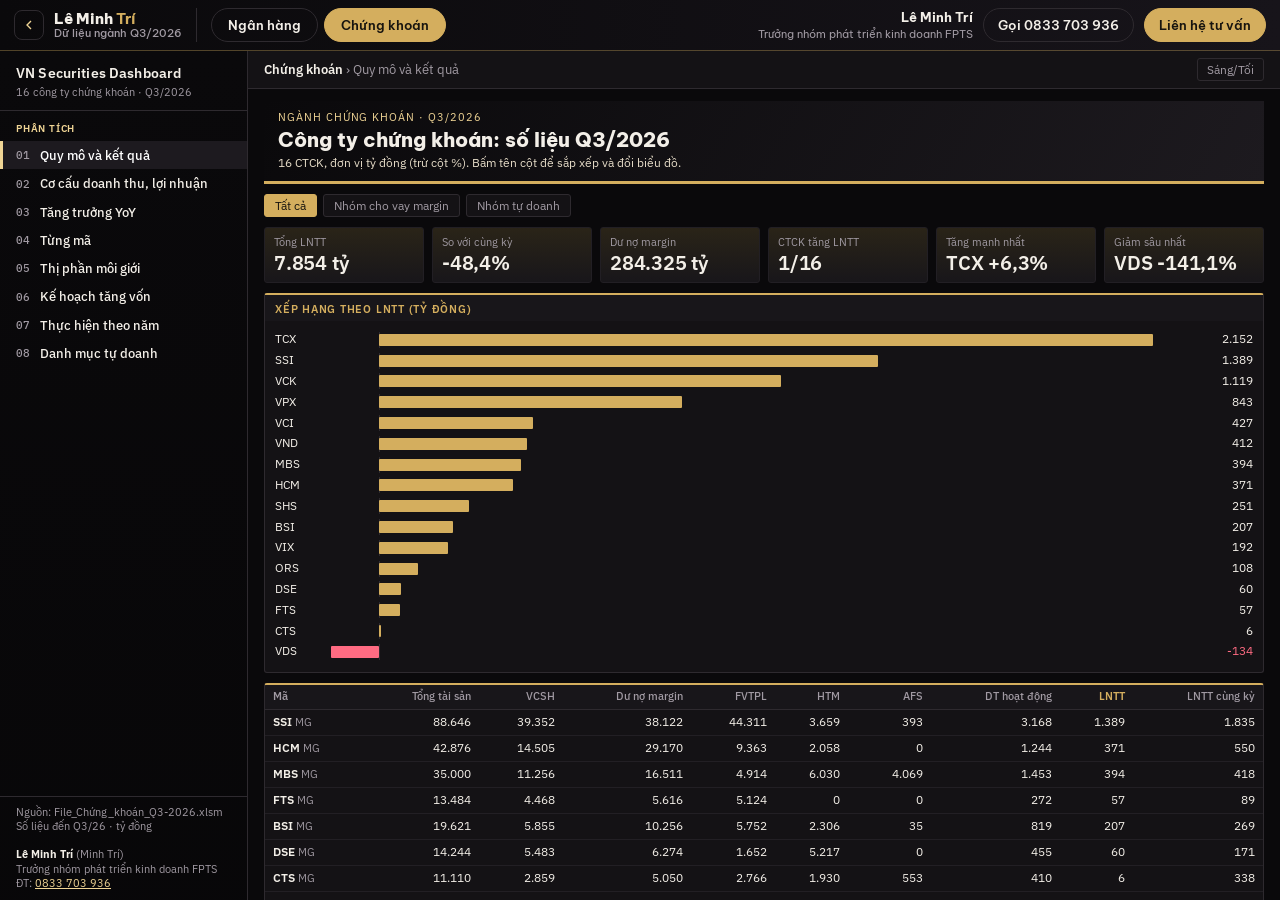
==== commit 7f7e50fb: "Add files via upload" ====
--- a/chung-khoan/index.html
+++ b/chung-khoan/index.html
@@ -3,6 +3,7 @@
 <meta name="theme-color" content="#0A090B">
 <meta name="viewport" content="width=device-width, initial-scale=1, viewport-fit=cover">
 <title>Chứng khoán Q3/2026 – Dữ liệu ngành | Lê Minh Trí</title>
+<meta name="description" content="Số liệu 16 công ty chứng khoán Q3/2026: lợi nhuận, dư nợ margin, thị phần… do Lê Minh Trí (FPTS) tổng hợp."><meta property="og:type" content="website"><meta property="og:title" content="Chứng khoán Q3/2026 – Dữ liệu ngành | Lê Minh Trí"><meta property="og:description" content="Số liệu 16 công ty chứng khoán Q3/2026: lợi nhuận, dư nợ margin, thị phần… do Lê Minh Trí (FPTS) tổng hợp."><meta property="og:image" content="https://minhtrichungkhoan.github.io/og.jpg"><meta property="og:url" content="https://minhtrichungkhoan.github.io/chung-khoan/"><meta name="twitter:card" content="summary_large_image"><link rel="icon" type="image/png" href="/favicon.png"><link rel="apple-touch-icon" href="/apple-touch-icon.png">
 <link rel="preconnect" href="https://fonts.googleapis.com"><link rel="preconnect" href="https://fonts.gstatic.com" crossorigin><link rel="stylesheet" href="https://fonts.googleapis.com/css2?family=Be+Vietnam+Pro:wght@500;600;700;800&family=IBM+Plex+Sans:wght@400;500;600&display=swap&subset=vietnamese">
 <style>
 :root{--bg:#0A090B;--ink:#F3EFE8;--nav:#0A090B;--nav-ink:#F3EFE8;--nav-mute:#A19AA3;--nav-line:#2E2A2F;--org:#D4AE5E;--org2:#F0D595;color-scheme:dark;box-sizing:border-box}
@@ -24,7 +25,7 @@
 nav button[aria-selected="true"]{background:var(--org);border-color:var(--org);color:#17140F}
 nav button:focus-visible{outline:2px solid var(--org2);outline-offset:2px}
 main{flex:1;min-height:0;position:relative}
-iframe{position:absolute;inset:0;width:100%;height:100%;border:0;background:var(--bg)}
+iframe{position:absolute;inset:0;width:100%;height:100%;border:0;background:var(--bg);opacity:0;transition:opacity .4s}iframe.ok{opacity:1}.ld-in{text-align:center}.ld-logo{font-size:26px;font-weight:800;color:var(--nav-ink)}.ld-logo b{color:var(--org)}.ld-bar{width:200px;height:3px;border-radius:3px;background:rgba(255,255,255,.08);margin:18px auto 14px;overflow:hidden}.ld-bar i{display:block;width:40%;height:100%;background:var(--org);border-radius:3px;animation:ldm 1.1s ease-in-out infinite}@keyframes ldm{0%{transform:translateX(-100%)}100%{transform:translateX(260%)}}.ld p{margin:0;font-size:13px;color:var(--nav-mute)}
 iframe[hidden]{display:none}
 .ld{position:absolute;inset:0;display:flex;align-items:center;justify-content:center;color:var(--nav-mute)}
 .ct{margin-left:auto;display:flex;align-items:center;gap:10px;flex:none}
@@ -49,13 +50,13 @@
 </div>
 </header>
 <main>
-<div class="ld" aria-hidden="true">Đang tải…</div>
+<div class="ld" aria-hidden="true"><div class="ld-in"><div class="ld-logo">Lê Minh <b>Trí</b></div><div class="ld-bar"><i></i></div><p>Đang tải dữ liệu ngành chứng khoán Q3/2026…</p></div></div>
 <iframe id="f-sec" title="Số liệu ngành chứng khoán"></iframe>
 </main>
 
 <script type="application/json" id="d-sec">"<!DOCTYPE html>\n<html lang=\"vi\"><head><script>try{var _t=localStorage.getItem('vnb-theme');document.documentElement.dataset.theme=_t||'dark'}catch(e){document.documentElement.dataset.theme='dark'}<\/script><meta charset=\"utf-8\">\n<meta name=\"viewport\" content=\"width=device-width, initial-scale=1, viewport-fit=cover\">\n<title>LeMinhTri-Du-lieu-nganh-chung-khoan<\/title>\n<link rel=\"preconnect\" href=\"https://fonts.googleapis.com\"><link rel=\"preconnect\" href=\"https://fonts.gstatic.com\" crossorigin><link rel=\"stylesheet\" href=\"https://fonts.googleapis.com/css2?family=Be+Vietnam+Pro:wght@600;700;800&family=IBM+Plex+Mono:wght@400;500&family=IBM+Plex+Sans:wght@400;500;600&display=swap&subset=vietnamese\">\n<style>\n:root{--bg:#F6F2EA;--sf:#fff;--ink:#1D1A17;--mu:#6E6455;--ln:#E4DCCB;--ac:#8C6A2A;--ac2:#F4EBD6;--neg:#E93F58;--bar:#B8913F;--barn:#E93F58;--p2:#FAF7F1;--ln2:#EEE7DA;--faint:#A3998A;--good:#3AAA35;--nav:#17140F;--nav-2:#2A2520;--nav-ink:#F3EFE8;--nav-mute:#B5AC9C;--nav-line:#3A332B;--cyan:#D4AE5E;--c2:#D4AE5E;--s1:#B8913F;--s2:#17140F;--s3:#3AAA35;--s4:#7D4BD6;--s5:#E93F58;--s6:#8A8178;--s7:#C2410C;--s8:#0FA3B1;--s9:#D6409F;--s10:#7BA315;--s11:#6B7280;--f-ui:\"IBM Plex Sans\",\"Segoe UI\",system-ui,-apple-system,sans-serif;--f-disp:\"Be Vietnam Pro\",\"IBM Plex Sans\",system-ui,sans-serif;--f-mono:\"IBM Plex Mono\",ui-monospace,Consolas,monospace;--nav-w:248px;--on-ac:#fff}\n@media(prefers-color-scheme:dark){:root:not([data-theme=\"light\"]){--bg:#0A090B;--sf:#141215;--ink:#F3EFE8;--mu:#A19AA3;--ln:#2E2A2F;--ac:#D4AE5E;--ac2:#2A2418;--neg:#FF6B82;--bar:#D4AE5E;--barn:#FF6B82;--p2:#18161A;--ln2:#221F24;--faint:#6F6872;--good:#5CC45A;--nav:#0A090B;--nav-2:#1D1A1F;--nav-line:#2E2A2F;--cyan:#F0D595;--c2:#F0D595;--s1:#D4AE5E;--s2:#F3EFE8;--s3:#5CC45A;--s4:#A98AF0;--s5:#FF6B82;--s6:#B8AFA3;--s7:#E8894A;--s8:#3CC6D4;--s9:#E87BC0;--s10:#A3C94A;--s11:#9AA5B8;color-scheme:dark;--on-ac:#17140F;--nav-ink:#F3EFE8;--nav-mute:#A19AA3}}\n:root[data-theme=\"dark\"]{--bg:#0A090B;--sf:#141215;--ink:#F3EFE8;--mu:#A19AA3;--ln:#2E2A2F;--ac:#D4AE5E;--ac2:#2A2418;--neg:#FF6B82;--bar:#D4AE5E;--barn:#FF6B82;--p2:#18161A;--ln2:#221F24;--faint:#6F6872;--good:#5CC45A;--nav:#0A090B;--nav-2:#1D1A1F;--nav-line:#2E2A2F;--cyan:#F0D595;--c2:#F0D595;--s1:#D4AE5E;--s2:#F3EFE8;--s3:#5CC45A;--s4:#A98AF0;--s5:#FF6B82;--s6:#B8AFA3;--s7:#E8894A;--s8:#3CC6D4;--s9:#E87BC0;--s10:#A3C94A;--s11:#9AA5B8;color-scheme:dark;--on-ac:#17140F;--nav-ink:#F3EFE8;--nav-mute:#A19AA3}\n*{box-sizing:border-box}\nhtml,body{height:100%}\nbody{margin:0;background:var(--bg);color:var(--ink);font:12.5px/1.4 var(--f-ui);font-variant-numeric:tabular-nums;overflow:hidden}\nbutton,select{font:inherit;color:inherit}\nbutton{cursor:pointer}\n:focus-visible{outline:2px solid var(--ac);outline-offset:1px}\n.app{height:100%;display:grid;grid-template-columns:var(--nav-w) minmax(0,1fr);min-width:0}\n.nav{background:linear-gradient(180deg,var(--nav),color-mix(in srgb,var(--nav) 78%,#000));color:var(--nav-ink);display:flex;flex-direction:column;min-height:0;border-right:1px solid var(--nav-line)}\n.nav-brand{padding:14px 12px 10px 16px;border-bottom:1px solid var(--nav-line)}\n.nav-brand b{display:block;font:600 14px/1.2 var(--f-ui);letter-spacing:.01em}\n.nav-brand span{display:block;color:var(--nav-mute);font-size:11px;margin-top:3px}\n.nav-grp{padding:12px 10px 4px 16px;color:var(--cyan);font:600 10px/1.2 var(--f-ui);letter-spacing:.08em;text-transform:uppercase}\n.nav-list{flex:1;overflow-y:auto;padding:2px 0 12px;counter-reset:v}\n.nav-list button{counter-increment:v;display:flex;align-items:center;gap:8px;width:100%;background:none;border:0;border-radius:0;border-left:3px solid transparent;color:var(--nav-ink);text-align:left;padding:6px 10px 6px 13px;font:500 12.5px/1.3 var(--f-ui)}\n.nav-list button::before{content:counter(v,decimal-leading-zero);color:var(--nav-mute);font:500 10.5px var(--f-mono);width:16px;flex:none}\n.nav-list button:hover{background:var(--nav-2)}\n.nav-list button[aria-pressed=\"true\"]{background:var(--nav-2);border-left-color:var(--cyan);color:#fff}\n.nav-foot{padding:8px 12px 10px 16px;border-top:1px solid var(--nav-line);color:var(--nav-mute);font-size:10.5px;line-height:1.35}\n.nav-foot b{color:var(--nav-ink)}.nav-foot a{color:var(--cyan)}\n.scrim{display:none}\n.main{display:flex;flex-direction:column;min-width:0;min-height:0}\n.topbar{display:flex;align-items:center;gap:10px;padding:7px 16px;background:var(--sf);border-bottom:1px solid var(--ln);min-height:38px}\n.menu-btn{display:none;background:none;border:1px solid var(--ln);border-radius:3px;padding:3px 8px}\n.crumb{flex:1;min-width:0;color:var(--mu);white-space:nowrap;overflow:hidden;text-overflow:ellipsis}\n.crumb b{color:var(--ink);font-weight:600}\n.ibtn{background:var(--sf);border:1px solid var(--ln);border-radius:3px;padding:3px 9px;color:var(--mu);font:12px var(--f-ui);cursor:pointer;flex:none}\n.ibtn:hover{color:var(--ink);border-color:var(--faint)}\n.content{flex:1;overflow-y:auto;padding:12px 16px 40px;scroll-behavior:smooth}\n.page-band{background:var(--nav);color:#fff;border-bottom:3px solid var(--cyan);padding:9px 14px 10px;margin:0 0 10px;display:flex;flex-direction:column;gap:3px}\n.page-band .eyebrow{font-size:10.5px;letter-spacing:.09em;text-transform:uppercase;color:#F0D595}\n.page-band h1{margin:0;font:800 20px/1.2 var(--f-disp);color:#fff;text-wrap:balance;max-width:78ch}\n.page-band .lede{margin:0;font-size:11.5px;color:#E6DCC8}\n.bar{display:flex;flex-wrap:wrap;gap:6px;align-items:center;margin-bottom:10px}\n.bar .sp{flex:1}\n.content button{font:12px var(--f-ui);border:1px solid var(--ln);background:var(--sf);color:var(--mu);padding:3px 10px;border-radius:3px}\n.content button:hover{color:var(--ink);border-color:var(--faint)}\n.content button[aria-pressed=\"true\"]{background:var(--ac);border-color:var(--ac);color:var(--on-ac)}\n.panel{background:var(--sf);border:1px solid var(--ln);border-top:2px solid var(--ac);border-radius:3px;padding:0 10px 10px;margin-bottom:10px}\n.panel h2{margin:0 -10px 8px;padding:7px 10px 5px;background:var(--p2);font:600 11px/1.3 var(--f-ui);text-transform:uppercase;letter-spacing:.07em;color:var(--ac)}\n.row{display:grid;grid-template-columns:48px 1fr 92px;gap:8px;align-items:center;font-size:12px;padding:2px 0}\n.trk{position:relative;height:16px}\n.trk i{position:absolute;top:2px;height:12px;border-radius:1px}\n.trk b{position:absolute;top:0;bottom:0;width:1px;background:var(--ln)}\n.num{text-align:right;font-variant-numeric:tabular-nums}\n.wrap{overflow:auto;max-height:560px;border:1px solid var(--ln);border-top:2px solid var(--ac);border-radius:3px;background:var(--sf);margin-bottom:10px}\ntable{border-collapse:separate;border-spacing:0;width:100%;font-size:12px;min-width:720px}\nth,td{white-space:nowrap}\nth{position:sticky;top:0;z-index:2;background:var(--p2);color:var(--mu);font-weight:500;font-size:11px;text-align:right;padding:4px 8px;border-bottom:1px solid var(--ln)}\nth button,.content th button{border:0;background:none;padding:0;font:500 11px var(--f-ui);color:var(--mu)}\nth.cur button,.content th.cur button{color:var(--ac);font-weight:600}\ntd{padding:0 8px;height:26px;border-bottom:1px solid var(--ln2);text-align:right;font-variant-numeric:tabular-nums}\nth:first-child,td:first-child{text-align:left;position:sticky;left:0;background:var(--sf);font-weight:600}\nth:first-child{background:var(--p2);z-index:3}\ntbody tr:hover td{background:var(--ac2)}\n.neg{color:var(--neg)}\n.g{font-weight:400;color:var(--mu);font-size:11px}\n.kp{display:grid;grid-template-columns:repeat(auto-fill,minmax(148px,1fr));gap:8px;margin-bottom:10px}\n.kp div{background:linear-gradient(180deg,var(--ac2),var(--p2));border:1px solid var(--ln2);border-radius:3px;padding:7px 9px;display:flex;flex-direction:column;gap:1px;min-width:0}\n.kp small{display:block;color:var(--mu);font-size:11px;white-space:nowrap;overflow:hidden;text-overflow:ellipsis}\n.kp strong{font:600 20px/1.2 var(--f-ui);letter-spacing:-.01em}\n.cg{display:grid;grid-template-columns:repeat(auto-fit,minmax(min(100%,320px),1fr));gap:10px;margin-bottom:10px}\n.cg .panel{margin:0;min-width:0}\nselect{font:inherit;padding:3px 6px;border:1px solid var(--ln);border-radius:3px;background:var(--sf);color:var(--ink);max-width:190px}\n.lg{font-size:11px;color:var(--mu);margin:0 0 6px}\n.lg b{display:inline-block;width:9px;height:9px;border-radius:2px;margin:0 4px 0 10px;vertical-align:baseline}\n.lg b:first-child{margin-left:0}\n.note{color:var(--mu);font-size:11px;margin:4px 0 0}\n@media(max-width:900px){\n.app{grid-template-columns:minmax(0,1fr)}\n.nav{position:fixed;z-index:40;left:0;top:0;bottom:0;width:min(86vw,var(--nav-w));transform:translateX(-102%);transition:transform .18s}\n.app.nav-open .nav{transform:none}\n.app.nav-open .scrim{display:block;position:fixed;inset:0;background:rgba(10,9,11,.45);z-index:30}\n.menu-btn{display:inline-block}\n.page-band h1{font-size:16px}\n.content{padding:10px 12px 40px}\n}\n\n.page-band{background:linear-gradient(120deg,#0A090B,#1D1A1F)!important;border-bottom-color:#D4AE5E!important}\n.page-band h1{color:#F3EFE8!important}<\/style><\/head><body><div class=\"app\" id=\"app\">\n<aside class=\"nav\"><div class=\"nav-brand\"><b>VN Securities Dashboard<\/b><span>16 công ty chứng khoán · Q3/2026<\/span><\/div>\n<div class=\"nav-grp\">Phân tích<\/div>\n<nav class=\"nav-list\" id=\"views\"><\/nav>\n<div class=\"nav-foot\">Nguồn: File_Chứng_khoán_Q3-2026.xlsm<br>Số liệu đến Q3/26 · tỷ đồng<br><br><b>Lê Minh Trí<\/b> (Minh Trí)<br>Trưởng nhóm phát triển kinh doanh FPTS<br>ĐT: <a href=\"tel:0833703936\">0833 703 936<\/a><\/div><\/aside>\n<div class=\"scrim\" id=\"scrim\"><\/div>\n<section class=\"main\"><header class=\"topbar\"><button class=\"menu-btn\" id=\"mb\" type=\"button\" aria-label=\"Mở menu\">☰<\/button><div class=\"crumb\"><b>Chứng khoán<\/b> › <span id=\"crumb\"><\/span><\/div><button class=\"ibtn\" id=\"btn-theme\" type=\"button\" title=\"Đổi giao diện sáng/tối\">Sáng/Tối<\/button><\/header>\n<div class=\"content\" id=\"content\"><div class=\"page-band\"><div class=\"eyebrow\">Ngành chứng khoán · Q3/2026<\/div><h1>Công ty chứng khoán: số liệu Q3/2026<\/h1><p class=\"lede\" id=\"sub\"><\/p><\/div>\n<div id=\"std\"><div class=\"bar\" id=\"groups\"><\/div><div class=\"kp\" id=\"kpi\"><\/div>\n<section class=\"panel\"><h2 id=\"ct\"><\/h2><div id=\"chart\"><\/div><\/section>\n<div class=\"wrap\"><table><thead id=\"th\"><\/thead><tbody id=\"tb\"><\/tbody><\/table><\/div><\/div><div id=\"alt\" hidden><\/div>\n<p class=\"note\">Nguồn: file File_Chứng_khoán_Q3-2026.xlsm, sheet Tổng quan. Số liệu quý gần nhất là Q3/2026 (khớp với dữ liệu gốc từng mã). Tiêu đề bảng tăng trưởng trong file vẫn ghi Q2/2026, có thể là nhãn chưa cập nhật. Mục Từng mã lấy từ dữ liệu quý của từng CTCK; ROE, ROA tính trên 4 quý gần nhất.<\/p>\n<\/div><\/section><\/div>\n<script>\nconst D=[{\"t\": \"SSI\", \"g\": \"Cho vay Margin\", \"tts\": 88646.396007449, \"vcsh\": 39352.489782405, \"no\": 38122.126256234, \"fvtpl\": 44310.762189903, \"htm\": 3658.850138825, \"afs\": 393.470396313, \"dt\": 3167.957997455, \"pbt\": 1388.580831356, \"pbt0\": 1834.918059122, \"dt2\": 3167.957997455, \"pbt2\": 1388.580831356, \"dtmg\": 348.933594669, \"lnmg\": 64.83864039600002, \"dtcv\": 1115.199256167, \"lncv\": 622.390333961496, \"lnfv\": 865.1524030539999, \"lnhtm\": 140.056391467, \"lnafs\": 75.664224426, \"lnk\": 544.5300344325042, \"k_mg\": 348.933594669, \"k_mar\": 1115.199256167, \"k_no\": 38122.126256234, \"k_vdl\": 30032.93801, \"k_pbt\": 1388.580831356, \"y_mg\": -0.6214473090060458, \"y_mar\": 0.10856708250631378, \"y_no\": -0.01698127401858544, \"y_vdl\": 0.4453461428569486, \"y_pbt\": -0.24324640849606669}, {\"t\": \"HCM\", \"g\": \"Cho vay Margin\", \"tts\": 42876.307557596, \"vcsh\": 14505.170759009, \"no\": 29169.878109274, \"fvtpl\": 9362.552059955, \"htm\": 2058.020883349, \"afs\": 0, \"dt\": 1243.579931949, \"pbt\": 371.159250907, \"pbt0\": 549.974666578, \"dt2\": 1243.579931949, \"pbt2\": 371.159250907, \"dtmg\": 151.879546287, \"lnmg\": 6.595524216000001, \"dtcv\": 757.696119448, \"lncv\": 213.18619469897885, \"lnfv\": 80.049342564, \"lnhtm\": 166.955850558, \"lnafs\": 0, \"lnk\": 23.535383991021092, \"k_mg\": 151.879546287, \"k_mar\": 757.696119448, \"k_no\": 29169.878109274, \"k_vdl\": 10807.97089, \"k_pbt\": 371.159250907, \"y_mg\": -0.700233653620301, \"y_mar\": 0.18099394419094023, \"y_no\": 0.44293071448923627, \"y_vdl\": 0.4994170334666622, \"y_pbt\": -0.3251339135011586}, {\"t\": \"MBS\", \"g\": \"Cho vay Margin\", \"tts\": 34999.959842376, \"vcsh\": 11255.903374837, \"no\": 16510.633797036, \"fvtpl\": 4913.939229664, \"htm\": 6030.327342466, \"afs\": 4069.354963304, \"dt\": 1452.981032817, \"pbt\": 394.468559203, \"pbt0\": 418.118172424, \"dt2\": 1452.981032817, \"pbt2\": 394.468559203, \"dtmg\": 127.583083016, \"lnmg\": -2.7814090589999836, \"dtcv\": 487.493538972, \"lncv\": 230.81737179654124, \"lnfv\": 112.395371318, \"lnhtm\": 99.776145591, \"lnafs\": 127.355691234, \"lnk\": 254.7799949804587, \"k_mg\": 127.583083016, \"k_mar\": 487.493538972, \"k_no\": 16510.633797036, \"k_vdl\": 10009.63451, \"k_pbt\": 394.468559203, \"y_mg\": -0.6547680075288795, \"y_mar\": 0.1945690836527439, \"y_no\": 0.13775446587759752, \"y_vdl\": 0.7474524569128086, \"y_pbt\": -0.0565620314560682}, {\"t\": \"FTS\", \"g\": \"Cho vay Margin\", \"tts\": 13483.783557565, \"vcsh\": 4468.081772802, \"no\": 5616.099597852, \"fvtpl\": 5123.928211442, \"htm\": 0, \"afs\": 0, \"dt\": 271.803482669, \"pbt\": 57.165418331, \"pbt0\": 88.603960896, \"dt2\": 271.803482669, \"pbt2\": 57.165418331, \"dtmg\": 19.562180326, \"lnmg\": -6.169036243000001, \"dtcv\": 185.673407778, \"lncv\": 85.3202281197776, \"lnfv\": 50.470381176000004, \"lnhtm\": 0, \"lnafs\": 0, \"lnk\": -50.825371145777595, \"k_mg\": 19.562180326, \"k_mar\": 185.673407778, \"k_no\": 5616.099597852, \"k_vdl\": 3811.4575, \"k_pbt\": 57.165418331, \"y_mg\": -0.7587148286631326, \"y_mar\": -0.0413593295476512, \"y_no\": -0.3024678619389033, \"y_vdl\": 0.09999405508849546, \"y_pbt\": -0.35482096112950734}, {\"t\": \"BSI\", \"g\": \"Cho vay Margin\", \"tts\": 19621.303162327, \"vcsh\": 5855.104885137, \"no\": 10255.817424061, \"fvtpl\": 5752.391525323, \"htm\": 2305.809399368, \"afs\": 34.839, \"dt\": 818.684687389, \"pbt\": 206.51832407, \"pbt0\": 269.150710348, \"dt2\": 818.684687389, \"pbt2\": 206.51832407, \"dtmg\": 59.429669753, \"lnmg\": 1.1700689910000008, \"dtcv\": 268.997727875, \"lncv\": 117.88806081208048, \"lnfv\": 77.11800778900002, \"lnhtm\": 38.569358267, \"lnafs\": 0.9408, \"lnk\": 270.7137910329195, \"k_mg\": 59.429669753, \"k_mar\": 268.997727875, \"k_no\": 10255.817424061, \"k_vdl\": 2699.01549, \"k_pbt\": 206.51832407, \"y_mg\": -0.5656332151384811, \"y_mar\": 0.3927616782217388, \"y_no\": 0.2634484319825736, \"y_vdl\": 0.09999597213864357, \"y_pbt\": -0.2327037747625451}, {\"t\": \"DSE\", \"g\": \"Cho vay Margin\", \"tts\": 14243.585398966, \"vcsh\": 5482.899414849, \"no\": 6274.083784594, \"fvtpl\": 1651.881458081, \"htm\": 5217.25, \"afs\": 0, \"dt\": 454.62689142, \"pbt\": 59.658207152, \"pbt0\": 171.069185333, \"dt2\": 454.62689142, \"pbt2\": 59.658207152, \"dtmg\": 102.203738526, \"lnmg\": -30.60554675200001, \"dtcv\": 194.924447429, \"lncv\": 100.56572109703353, \"lnfv\": -9.451485600999995, \"lnhtm\": 108.111380133, \"lnafs\": 0, \"lnk\": -27.36385689003353, \"k_mg\": 102.203738526, \"k_mar\": 194.924447429, \"k_no\": 6274.083784594, \"k_vdl\": 4282.49806, \"k_pbt\": 59.658207152, \"y_mg\": -0.3455552865468462, \"y_mar\": 0.1387679716462454, \"y_no\": 0.14212933959170307, \"y_vdl\": 0.2599288202412474, \"y_pbt\": -0.651262692133183}, {\"t\": \"CTS\", \"g\": \"Cho vay Margin\", \"tts\": 11110.485888657, \"vcsh\": 2858.750107976, \"no\": 5050.382620179, \"fvtpl\": 2765.819367739, \"htm\": 1930.4, \"afs\": 552.584357, \"dt\": 410.217012014, \"pbt\": 6.328860452, \"pbt0\": 337.836565395, \"dt2\": 410.217012014, \"pbt2\": 6.328860452, \"dtmg\": 26.638600927, \"lnmg\": 4.6137588019999995, \"dtcv\": 155.746465303, \"lncv\": 78.90078786800458, \"lnfv\": -40.93549989000002, \"lnhtm\": 47.261515242, \"lnafs\": 15.433656445, \"lnk\": 79.92524541799543, \"k_mg\": 26.638600927, \"k_mar\": 155.746465303, \"k_no\": 5050.382620179, \"k_vdl\": 2722.44939, \"k_pbt\": 6.328860452, \"y_mg\": -0.5827642480920635, \"y_mar\": 0.3155009598752985, \"y_no\": 0.05328398856691117, \"y_vdl\": 0.27998748602671986, \"y_pbt\": -0.981266502503658}, {\"t\": \"VCK\", \"g\": \"Cho vay Margin\", \"tts\": 46538.861889987, \"vcsh\": 32074.396095469, \"no\": 25363.394361661, \"fvtpl\": 7546.404918123, \"htm\": 3806, \"afs\": 4488.112862288, \"dt\": 2076.361607668, \"pbt\": 1118.639309926, \"pbt0\": 1394.617853844, \"dt2\": 2076.361607668, \"pbt2\": 1118.639309926, \"dtmg\": 484.555808793, \"lnmg\": 34.17536451999996, \"dtcv\": 947.945458768, \"lncv\": 362.14601153956676, \"lnfv\": 348.06560075, \"lnhtm\": 108.801276721, \"lnafs\": -46.28923915899999, \"lnk\": 672.7797775854332, \"k_mg\": 484.555808793, \"k_mar\": 947.945458768, \"k_no\": 25363.394361661, \"k_vdl\": 24349.19704, \"k_pbt\": 1118.639309926, \"y_mg\": -0.6818496962523565, \"y_mar\": 0.3428925966962141, \"y_no\": 0.15096211081050198, \"y_vdl\": 3.2717462369235957, \"y_pbt\": -0.19788829115970188}, {\"t\": \"VPX\", \"g\": \"Cho vay Margin\", \"tts\": 81535.874694916, \"vcsh\": 36282.02312034, \"no\": 39691.245533526, \"fvtpl\": 25895.985422817, \"htm\": 6598.45, \"afs\": 3545.99050714, \"dt\": 3575.297344994, \"pbt\": 842.956656592, \"pbt0\": 2360.144648631, \"dt2\": 3575.297344994, \"pbt2\": 842.956656592, \"dtmg\": 80.443503134, \"lnmg\": -11.636219869000001, \"dtcv\": 1098.568248858, \"lncv\": 521.5814259208771, \"lnfv\": 140.2998878100002, \"lnhtm\": 95.28901644, \"lnafs\": -4.052627172, \"lnk\": 1068.0452984091228, \"k_mg\": 80.443503134, \"k_mar\": 1098.568248858, \"k_no\": 39691.245533526, \"k_vdl\": 18750, \"k_pbt\": 842.956656592, \"y_mg\": -0.5660926080657004, \"y_mar\": 0.9380510270333808, \"y_no\": 0.48857737828378206, \"y_vdl\": 0.25, \"y_pbt\": -0.6428368671890698}, {\"t\": \"TCX\", \"g\": \"Cho vay Margin\", \"tts\": 93291.524374447, \"vcsh\": 47405.951798399, \"no\": 54368.387671504, \"fvtpl\": 117.1741003, \"htm\": 2148.19857718, \"afs\": 30254.612527109, \"dt\": 3534.194399247, \"pbt\": 2152.263245328, \"pbt0\": 2024.406838686, \"dt2\": 3534.194399247, \"pbt2\": 2152.263245328, \"dtmg\": 199.454806412, \"lnmg\": 112.72444382200001, \"dtcv\": 1561.0907005, \"lncv\": 581.7885157003984, \"lnfv\": 645.1771357279999, \"lnhtm\": 30.382148346, \"lnafs\": 256.160789129, \"lnk\": 1658.2268777236015, \"k_mg\": 199.454806412, \"k_mar\": 1561.0907005, \"k_no\": 54368.387671504, \"k_vdl\": 33293.39823, \"k_pbt\": 2152.263245328, \"y_mg\": -0.37347145291794037, \"y_mar\": 0.5381137927453106, \"y_no\": 0.3301430485724382, \"y_vdl\": 0.4404570021608556, \"y_pbt\": 0.06315746627539988}, {\"t\": \"VND\", \"g\": \"Tự doanh\", \"tts\": 44584.372590647, \"vcsh\": 21761.582798518, \"no\": 12115.767509608, \"fvtpl\": 22612.065288511, \"htm\": 6995.990167113, \"afs\": 0, \"dt\": 1714.820453789, \"pbt\": 412.083742516, \"pbt0\": 1165.235419243, \"dt2\": 1714.820453789, \"pbt2\": 412.083742516, \"dtmg\": 114.630906835, \"lnmg\": 14.896201380000008, \"dtcv\": 375.292970693, \"lncv\": 265.57624600626747, \"lnfv\": 434.665514725, \"lnhtm\": 74.777849338, \"lnafs\": 0, \"lnk\": 80.7172561947325, \"k_mg\": 114.630906835, \"k_mar\": 375.292970693, \"k_no\": 12115.767509608, \"k_vdl\": 15222.99908, \"k_pbt\": 412.083742516, \"y_mg\": -0.7041476150769123, \"y_mar\": -0.032391457333138814, \"y_no\": -0.1632106004533666, \"y_vdl\": 0, \"y_pbt\": -0.6463515134274652}, {\"t\": \"VCI\", \"g\": \"Tự doanh\", \"tts\": 39676.685408704, \"vcsh\": 16948.055184291, \"no\": 17155.060526647, \"fvtpl\": 4237.316457721, \"htm\": 821.962898627, \"afs\": 13617.90382743, \"dt\": 1304.683609187, \"pbt\": 426.808479055, \"pbt0\": 518.942692064, \"dt2\": 1304.683609187, \"pbt2\": 426.808479055, \"dtmg\": 186.92594523, \"lnmg\": 14.332114267999998, \"dtcv\": 472.391532622, \"lncv\": 245.18457928498333, \"lnfv\": 149.750766516, \"lnhtm\": 7.195923288, \"lnafs\": 199.739754756, \"lnk\": 285.63181913901667, \"k_mg\": 186.92594523, \"k_mar\": 472.391532622, \"k_no\": 17155.060526647, \"k_vdl\": 11522.31925, \"k_pbt\": 426.808479055, \"y_mg\": -0.49852256896283664, \"y_mar\": 0.5051757909091134, \"y_no\": 0.2654772981482601, \"y_vdl\": 0.5945639703847219, \"y_pbt\": -0.1775421726097595}, {\"t\": \"VIX\", \"g\": \"Tự doanh\", \"tts\": 39661.827742356, \"vcsh\": 32865.667571237, \"no\": 12415.461105213, \"fvtpl\": 23099.132771226, \"htm\": 1196, \"afs\": 0, \"dt\": 2047.598563765, \"pbt\": 192.087476051, \"pbt0\": 3047.932095844, \"dt2\": 2047.598563765, \"pbt2\": 192.087476051, \"dtmg\": 37.271368555, \"lnmg\": 21.201691853000003, \"dtcv\": 337.355185124, \"lncv\": 223.0995840176817, \"lnfv\": -87.54561190899994, \"lnhtm\": 27.955778641, \"lnafs\": 0, \"lnk\": 118.46893697531823, \"k_mg\": 37.271368555, \"k_mar\": 337.355185124, \"k_no\": 12415.461105213, \"k_vdl\": 25727.88533, \"k_pbt\": 192.087476051, \"y_mg\": -0.5948100072933843, \"y_mar\": -0.01197116996425323, \"y_no\": -0.22729754511217704, \"y_vdl\": 0.6799911008395658, \"y_pbt\": -0.9369777704979319}, {\"t\": \"SHS\", \"g\": \"Tự doanh\", \"tts\": 28883.331945178, \"vcsh\": 12521.42887874, \"no\": 12216.41117591, \"fvtpl\": 8357.765086899, \"htm\": 1429.173437325, \"afs\": 2494.86225045, \"dt\": 1001.990396188, \"pbt\": 250.810082215, \"pbt0\": 590.426958369, \"dt2\": 1001.990396188, \"pbt2\": 250.810082215, \"dtmg\": 71.912759164, \"lnmg\": -4.114831474000013, \"dtcv\": 341.145753646, \"lncv\": 169.51279570442682, \"lnfv\": 292.888326987, \"lnhtm\": 24.482367302, \"lnafs\": 0.811232876, \"lnk\": 148.29457797157312, \"k_mg\": 71.912759164, \"k_mar\": 341.145753646, \"k_no\": 12216.41117591, \"k_vdl\": 8994.6222, \"k_pbt\": 250.810082215, \"y_mg\": -0.47647706511469207, \"y_mar\": 0.3334205321740204, \"y_no\": 0.40054201872328077, \"y_vdl\": 0.005589951021072751, \"y_pbt\": -0.5752055717309391}, {\"t\": \"VDS\", \"g\": \"Tự doanh\", \"tts\": 6161.151738346, \"vcsh\": 2812.266263963, \"no\": 0, \"fvtpl\": 910.084143129, \"htm\": 150, \"afs\": 352.04477376, \"dt\": 192.250618894, \"pbt\": -133.921713994, \"pbt0\": 325.873596492, \"dt2\": 192.250618894, \"pbt2\": -133.921713994, \"dtmg\": 38.596473863, \"lnmg\": 9.161186884, \"dtcv\": 124.025588591, \"lncv\": 33.49989025264762, \"lnfv\": -147.956890515, \"lnhtm\": 22.125260272, \"lnafs\": 1.9, \"lnk\": 13.516422376352367, \"k_mg\": 38.596473863, \"k_mar\": 124.025588591, \"k_no\": 0, \"k_vdl\": 2720, \"k_pbt\": -133.921713994, \"y_mg\": -0.5259930732644017, \"y_mar\": 0.1478735400021708, \"y_no\": -1, \"y_vdl\": 0, \"y_pbt\": -1.410962150464644}, {\"t\": \"ORS\", \"g\": \"Tự doanh\", \"tts\": 17252.476166562, \"vcsh\": 7887.618796161, \"no\": 0, \"fvtpl\": 2895.424847128, \"htm\": 4170.189043776, \"afs\": 1592.904350255, \"dt\": 489.126272795, \"pbt\": 108.496212212, \"pbt0\": 133.87755505, \"dt2\": 489.126272795, \"pbt2\": 108.496212212, \"dtmg\": 24.724848798, \"lnmg\": 7.5322019309999995, \"dtcv\": 65.982248713, \"lncv\": 49.90173275333553, \"lnfv\": 4.333813853999999, \"lnhtm\": 45.243628952, \"lnafs\": 16.601207174, \"lnk\": 144.48891915766447, \"k_mg\": 24.724848798, \"k_mar\": 65.982248713, \"k_no\": 0, \"k_vdl\": 6239.30904, \"k_pbt\": 108.496212212, \"y_mg\": 0.3093042585232154, \"y_mar\": 1.4017175433927138, \"y_no\": -1, \"y_vdl\": 0.8569386346227057, \"y_pbt\": -0.1895862441506397}];\nconst V={\n a:{n:\"Quy mô và kết quả\",c:[[\"tts\",\"Tổng tài sản\"],[\"vcsh\",\"VCSH\"],[\"no\",\"Dư nợ margin\"],[\"fvtpl\",\"FVTPL\"],[\"htm\",\"HTM\"],[\"afs\",\"AFS\"],[\"dt\",\"DT hoạt động\"],[\"pbt\",\"LNTT\"],[\"pbt0\",\"LNTT cùng kỳ\"]]},\n b:{n:\"Cơ cấu doanh thu, lợi nhuận\",c:[[\"dt2\",\"DT hoạt động\"],[\"pbt2\",\"LNTT\"],[\"dtmg\",\"DT môi giới\"],[\"lnmg\",\"LN môi giới\"],[\"dtcv\",\"DT cho vay\"],[\"lncv\",\"LN cho vay\"],[\"lnfv\",\"LN FVTPL\"],[\"lnhtm\",\"LN HTM\"],[\"lnafs\",\"LN AFS\"],[\"lnk\",\"LN khác\"]]},\n c:{n:\"Tăng trưởng YoY\",c:[[\"y_pbt\",\"LNTT YoY\",\"p\"],[\"y_mg\",\"DT môi giới YoY\",\"p\"],[\"y_mar\",\"DT margin YoY\",\"p\"],[\"y_no\",\"Dư nợ YoY\",\"p\"],[\"y_vdl\",\"Vốn điều lệ YoY\",\"p\"],[\"k_pbt\",\"LNTT\"],[\"k_mg\",\"DT môi giới\"],[\"k_mar\",\"DT margin\"],[\"k_no\",\"Dư nợ margin và ứng trước\"],[\"k_vdl\",\"Vốn điều lệ\"]]}\n};\nconst VK=\"abcdmekp\",h0=location.hash.slice(1);let view=h0.length==1&&VK.includes(h0)?h0:\"a\",grp=\"\",key=\"pbt\",sortKey=null,dir=-1;\nconst nf=new Intl.NumberFormat(\"vi-VN\",{maximumFractionDigits:0});\nconst pf=new Intl.NumberFormat(\"vi-VN\",{maximumFractionDigits:1,signDisplay:\"exceptZero\"});\nconst col=()=>V[view].c.find(c=>c[0]==key)||V[view].c[0];\nconst fmt=(v,c)=>v==null?\"–\":c[2]==\"p\"?pf.format(v*100)+\"%\":nf.format(v);\nfunction btn(p,t,on,f){const b=document.createElement(\"button\");b.textContent=t;b.setAttribute(\"aria-pressed\",on);b.onclick=f;p.append(b)}\nfunction render(){\n const vb=document.getElementById(\"views\");vb.innerHTML=\"\";\n const N={a:V.a.n,b:V.b.n,c:V.c.n,d:\"Từng mã\",m:\"Thị phần môi giới\",e:\"Kế hoạch tăng vốn\",k:\"Thực hiện theo năm\",p:\"Danh mục tự doanh\"};\n for(const k in N)btn(vb,N[k],k==view,()=>{view=k;sortKey=null;location.hash=k;render()});\n const RV={d:renderD,m:renderM,e:renderE,k:renderK,p:renderP},alt=view in RV;\n document.getElementById(\"sub\").textContent=\"16 CTCK, đơn vị tỷ đồng (trừ cột %).\"+(alt?\"\":\" Bấm tên cột để sắp xếp và đổi biểu đồ.\");\n document.getElementById(\"std\").hidden=alt;document.getElementById(\"alt\").hidden=!alt;\n if(alt){RV[view]();return}\n if(!V[view].c.some(c=>c[0]==key))key=V[view].c[0][0];\n const gb=document.getElementById(\"groups\");gb.innerHTML=\"\";\n [[\"\",\"Tất cả\"],[\"Cho vay Margin\",\"Nhóm cho vay margin\"],[\"Tự doanh\",\"Nhóm tự doanh\"]].forEach(([g,t])=>btn(gb,t,g==grp,()=>{grp=g;render()}));\n const cs=V[view].c,rs=D.filter(r=>!grp||r.g==grp);\n const P=rs.reduce((a,r)=>a+(r.pbt||0),0),P0=rs.reduce((a,r)=>a+(r.pbt0||0),0),hi=[...rs].sort((x,y)=>y.y_pbt-x.y_pbt),lo=hi[hi.length-1],pc=v=>pf.format(v*100)+\"%\";\n document.getElementById(\"kpi\").innerHTML=[[\"Tổng LNTT\",nf.format(P)+\" tỷ\"],[\"So với cùng kỳ\",pc(P/P0-1)],[\"Dư nợ margin\",nf.format(rs.reduce((a,r)=>a+(r.no||0),0))+\" tỷ\"],[\"CTCK tăng LNTT\",rs.filter(r=>r.y_pbt>0).length+\"/\"+rs.length],[\"Tăng mạnh nhất\",hi[0].t+\" \"+pc(hi[0].y_pbt)],[\"Giảm sâu nhất\",lo.t+\" \"+pc(lo.y_pbt)]].map(x=>\"<div><small>\"+x[0]+\"<\/small><strong>\"+x[1]+\"<\/strong><\/div>\").join(\"\");\n const th=document.getElementById(\"th\");th.innerHTML=\"<tr><th>Mã<\/th><\/tr>\";\n cs.forEach(c=>{const h=document.createElement(\"th\");if(c[0]==key)h.className=\"cur\";const b=document.createElement(\"button\");b.textContent=c[1]+(c[0]==sortKey?(dir<0?\" ↓\":\" ↑\"):\"\");b.onclick=()=>{dir=sortKey==c[0]?-dir:-1;sortKey=key=c[0];render()};h.append(b);th.firstChild.append(h)});\n const sr=[...rs];if(sortKey)sr.sort((x,y)=>((x[sortKey]??-1e18)-(y[sortKey]??-1e18))*dir);\n document.getElementById(\"tb\").innerHTML=sr.map(r=>\"<tr><td>\"+r.t+(grp?\"\":' <span class=\"g\">'+(r.g==\"Tự doanh\"?\"TD\":\"MG\")+\"<\/span>\")+\"<\/td>\"+cs.map(c=>{const v=r[c[0]];return '<td class=\"'+(v<0?\"neg\":\"\")+'\">'+fmt(v,c)+\"<\/td>\"}).join(\"\")+\"<\/tr>\").join(\"\");\n const c=col();document.getElementById(\"ct\").textContent=\"Xếp hạng theo \"+c[1]+(c[2]==\"p\"?\"\":\" (tỷ đồng)\");\n const cr=rs.filter(r=>r[c[0]]!=null).sort((x,y)=>y[c[0]]-x[c[0]]);\n const vs=cr.map(r=>r[c[0]]),mx=Math.max(0,...vs),mn=Math.min(0,...vs),sp=(mx-mn)||1,z=(-mn/sp)*100;\n document.getElementById(\"chart\").innerHTML=cr.map(r=>{const v=r[c[0]],w=Math.abs(v)/sp*100,l=v>=0?z:z-w;return '<div class=\"row\"><span>'+r.t+'<\/span><div class=\"trk\"><b style=\"left:'+z+'%\"><\/b><i style=\"left:'+l+'%;width:'+w+'%;background:var(--'+(v<0?\"barn\":\"bar\")+')\"><\/i><\/div><span class=\"num '+(v<0?\"neg\":\"\")+'\">'+fmt(v,c)+\"<\/span><\/div>\"}).join(\"\")\n}\n\nconst DS={\"SSI\": {\"q\": [\"Q1/18\", \"Q2/18\", \"Q3/18\", \"Q4/18\", \"Q1/19\", \"Q2/19\", \"Q3/19\", \"Q4/19\", \"Q1/20\", \"Q2/20\", \"Q3/20\", \"Q4/20\", \"Q1/21\", \"Q2/21\", \"Q3/21\", \"Q4/21\", \"Q1/22\", \"Q2/22\", \"Q3/22\", \"Q4/22\", \"Q1/23\", \"Q2/23\", \"Q3/23\", \"Q4/23\", \"Q1/24\", \"Q2/24\", \"Q3/24\", \"Q4/24\", \"Q1/25\", \"Q2/25\", \"Q3/25\", \"Q4/25\", \"Q1/26\", \"Q2/26\", \"Q3/26\"], \"rev\": [1025.2, 895.3, 874.2, 878.1, 709.3, 771.2, 850.9, 903.6, 945.1, 1327.4, 919.6, 1174.7, 1505.6, 1766.2, 1748.1, 2423.3, 2007.6, 1629.1, 1348.0, 1351.2, 1489.4, 1680.0, 1941.2, 2047.1, 1972.8, 2307.0, 2028.1, 2221.3, 2159.3, 2993.0, 4176.7, 3601.8, 3178.1, 3318.6, 3168.0], \"pbt\": [509.6, 376.3, 468.9, 268.4, 246.2, 264.1, 332.3, 263.0, 8.0, 651.5, 420.9, 477.2, 530.1, 733.5, 848.4, 1253.1, 883.3, 522.5, 415.3, 288.6, 617.7, 706.5, 880.3, 644.1, 942.7, 1059.5, 986.6, 554.8, 1047.1, 1197.8, 1834.9, 1003.2, 1593.4, 1529.0, 1388.6], \"lnst\": [416.0, 301.9, 378.6, 208.5, 198.8, 190.6, 269.4, 221.0, 9.6, 522.9, 344.0, 380.8, 424.1, 591.2, 683.1, 997.5, 706.5, 343.1, 336.4, 234.3, 503.2, 563.0, 711.1, 515.5, 764.3, 848.5, 794.5, 296.9, 844.0, 862.3, 1475.1, 817.5, 1277.9, 1231.1, 1124.9], \"tts\": [20873.5, 20473.0, 23412.6, 23825.6, 25031.5, 27241.2, 25682.8, 27044.1, 27499.5, 25926.5, 26933.0, 35769.5, 37623.3, 41909.9, 47603.6, 50793.1, 50081.4, 43271.7, 45436.4, 52226.4, 52708.9, 50136.1, 55282.5, 69241.3, 65488.3, 71107.6, 66181.2, 73507.3, 84043.9, 91983.5, 100711.8, 94050.0, 93113.7, 96460.6, 93827.1], \"vcsh\": [9010.5, 9148.8, 9512.1, 9155.7, 9370.9, 9488.1, 9723.5, 9401.1, 9280.1, 9803.5, 9496.5, 9872.8, 11447.2, 11399.9, 12077.9, 14220.1, 15068.0, 14366.7, 22161.8, 22383.9, 22972.8, 21993.6, 22707.8, 23240.9, 24020.9, 24839.7, 24114.8, 26826.7, 27703.4, 28605.6, 31255.5, 32066.3, 39668.2, 40724.0, 39352.5], \"no\": [6998.1, 5815.5, 5298.5, 5887.8, 5841.2, 6256.2, 5310.3, 5285.8, 3977.0, 3893.5, 4588.5, 9012.4, 10877.6, 15539.0, 18107.9, 22745.6, 20619.5, 14560.5, 15386.7, 10871.6, 10951.0, 13104.4, 14713.0, 14672.1, 16957.4, 19596.0, 19038.5, 21815.3, 26919.2, 32860.7, 38780.7, 38616.2, 36585.2, 40036.6, 38122.1], \"mg\": [368.6, 339.8, 222.5, 200.0, 153.7, 131.0, 148.0, 149.4, 122.9, 190.2, 176.9, 307.3, 436.5, 623.3, 667.1, 792.1, 599.4, 449.4, 339.0, 318.8, 256.9, 335.6, 535.2, 374.4, 449.3, 559.4, 339.7, 319.1, 311.0, 483.5, 921.8, 628.5, 606.2, 462.2, 348.9], \"cv\": [180.2, 201.0, 156.3, 173.3, 156.7, 178.2, 180.3, 162.7, 145.5, 108.3, 117.3, 153.9, 245.6, 338.0, 431.6, 555.6, 566.4, 483.0, 406.1, 345.3, 338.3, 360.2, 430.7, 439.2, 446.7, 513.0, 549.0, 570.7, 628.0, 829.6, 1006.0, 1098.4, 1049.9, 1091.5, 1115.2]}, \"HCM\": {\"q\": [\"Q1/18\", \"Q2/18\", \"Q3/18\", \"Q4/18\", \"Q1/19\", \"Q2/19\", \"Q3/19\", \"Q4/19\", \"Q1/20\", \"Q2/20\", \"Q3/20\", \"Q4/20\", \"Q1/21\", \"Q2/21\", \"Q3/21\", \"Q4/21\", \"Q1/22\", \"Q2/22\", \"Q3/22\", \"Q4/22\", \"Q1/23\", \"Q2/23\", \"Q3/23\", \"Q4/23\", \"Q1/24\", \"Q2/24\", \"Q3/24\", \"Q4/24\", \"Q1/25\", \"Q2/25\", \"Q3/25\", \"Q4/25\", \"Q1/26\", \"Q2/26\", \"Q3/26\"], \"rev\": [838.4, 690.8, 418.5, 402.1, 293.4, 469.4, 388.8, 408.5, 446.8, 438.8, 514.0, 848.3, 1162.9, 1081.6, 1093.2, 1122.4, 1068.0, 1187.8, 759.0, 886.7, 630.5, 587.5, 823.7, 861.5, 863.1, 1093.9, 1137.7, 1181.5, 999.6, 1073.5, 1664.9, 1398.2, 1466.4, 1235.4, 1243.6], \"pbt\": [404.5, 184.0, 164.9, 88.8, 102.2, 136.0, 141.0, 152.2, 126.1, 187.8, 175.1, 171.3, 401.7, 352.0, 397.6, 279.0, 353.9, 348.7, 205.9, 159.3, 154.5, 196.2, 266.4, 225.1, 345.8, 389.9, 275.3, 284.6, 283.1, 239.7, 550.0, 401.5, 363.4, 340.5, 371.2], \"lnst\": [324.6, 147.2, 131.5, 72.1, 82.0, 110.6, 112.6, 127.3, 101.0, 150.1, 142.0, 137.3, 321.8, 283.2, 318.5, 223.6, 282.7, 279.3, 165.1, 125.3, 123.8, 157.2, 214.1, 179.3, 276.9, 313.4, 222.4, 227.0, 226.7, 192.4, 440.5, 319.0, 290.7, 273.2, 297.2], \"tts\": [6220.2, 4604.6, 5640.5, 5256.3, 5714.7, 7194.1, 6628.0, 7488.7, 6263.7, 6742.6, 9468.2, 12488.8, 14961.8, 15541.0, 18881.3, 24369.1, 22794.0, 19179.8, 20688.7, 15447.0, 14139.5, 14300.0, 16662.8, 17910.7, 20408.9, 27756.3, 32715.4, 31339.6, 30462.1, 34937.2, 44762.2, 46499.0, 40466.7, 41258.9, 43044.4], \"vcsh\": [3034.9, 2934.9, 3066.1, 3060.5, 3102.4, 4218.3, 4329.6, 4304.1, 4402.9, 4314.3, 4455.6, 4440.4, 4762.2, 4805.4, 5123.9, 7325.3, 7608.1, 7830.0, 7995.1, 7891.8, 8015.6, 7918.7, 8132.8, 8312.1, 8588.9, 10663.8, 10056.9, 10443.9, 10310.7, 10183.9, 10624.5, 14543.1, 14402.0, 14639.8, 14505.2], \"no\": [4906.5, 3000.3, 4310.2, 3143.1, 3745.8, 4642.3, 4669.7, 4681.0, 3523.0, 4284.7, 6022.1, 8623.8, 8876.3, 9169.4, 9608.3, 13690.1, 14523.4, 11227.0, 10927.6, 7379.0, 6906.7, 8875.2, 11331.5, 12135.1, 14200.4, 18542.2, 19286.4, 20428.5, 20389.7, 19813.1, 20215.7, 28150.1, 28140.5, 29023.5, 29169.9], \"mg\": [233.0, 228.2, 158.5, 139.1, 111.2, 126.7, 116.9, 123.5, 107.3, 150.5, 149.0, 221.4, 294.5, 360.7, 369.6, 365.6, 282.9, 236.1, 168.0, 194.6, 132.4, 139.7, 224.0, 176.0, 214.7, 253.5, 193.0, 187.3, 164.4, 232.7, 506.7, 285.4, 324.3, 196.7, 151.9], \"cv\": [156.3, 136.2, 113.3, 117.3, 102.6, 131.2, 128.9, 133.3, 116.3, 105.5, 137.0, 193.5, 222.1, 271.1, 315.1, 370.4, 373.0, 327.3, 318.4, 254.7, 223.0, 231.4, 292.3, 320.0, 339.4, 386.4, 478.4, 509.9, 522.8, 499.1, 641.6, 731.5, 765.3, 766.0, 757.7]}, \"MBS\": {\"q\": [\"Q1/18\", \"Q2/18\", \"Q3/18\", \"Q4/18\", \"Q1/19\", \"Q2/19\", \"Q3/19\", \"Q4/19\", \"Q1/20\", \"Q2/20\", \"Q3/20\", \"Q4/20\", \"Q1/21\", \"Q2/21\", \"Q3/21\", \"Q4/21\", \"Q1/22\", \"Q2/22\", \"Q3/22\", \"Q4/22\", \"Q1/23\", \"Q2/23\", \"Q3/23\", \"Q4/23\", \"Q1/24\", \"Q2/24\", \"Q3/24\", \"Q4/24\", \"Q1/25\", \"Q2/25\", \"Q3/25\", \"Q4/25\", \"Q1/26\", \"Q2/26\", \"Q3/26\"], \"rev\": [305.6, 292.7, 218.3, 225.0, 193.6, 247.4, 228.9, 273.8, 223.7, 286.2, 250.6, 355.0, 400.9, 643.2, 515.0, 658.7, 609.5, 512.9, 430.1, 405.9, 335.9, 401.0, 539.1, 539.9, 673.6, 883.4, 805.5, 757.9, 668.9, 792.3, 1162.1, 1016.2, 1019.1, 1196.2, 1453.0], \"pbt\": [70.4, 67.7, 64.0, 0.6, 73.1, 85.7, 56.4, 73.3, 33.1, 101.5, 79.5, 122.0, 125.1, 164.9, 230.2, 216.0, 252.4, 150.6, 151.9, 105.6, 152.2, 154.6, 208.1, 201.2, 229.6, 270.6, 223.5, 206.9, 338.9, 272.5, 418.1, 385.4, 368.0, 377.2, 394.5], \"lnst\": [70.8, 55.1, 51.1, 0.4, 58.2, 67.5, 45.5, 58.7, 26.4, 80.9, 63.6, 97.8, 100.0, 132.1, 183.8, 171.0, 200.2, 120.4, 121.2, 72.4, 121.2, 123.6, 166.3, 172.9, 182.6, 216.7, 178.9, 165.3, 269.0, 221.1, 332.6, 308.2, 291.6, 300.7, 315.2], \"tts\": [4523.7, 4013.6, 3846.0, 3774.8, 3686.6, 4003.1, 4578.6, 4750.3, 4781.4, 4871.6, 5216.5, 7015.6, 7939.9, 8912.8, 10666.2, 11047.2, 12370.7, 11137.4, 12034.8, 10641.2, 9561.2, 10760.7, 12405.7, 15325.1, 16480.3, 17593.7, 19556.6, 22131.9, 22409.0, 25551.3, 30534.8, 30776.3, 30659.1, 34155.4, 35195.6], \"vcsh\": [1355.3, 1409.0, 1460.2, 1460.5, 1498.1, 1565.6, 1611.1, 1669.8, 1996.2, 1899.0, 1962.6, 2060.4, 2160.3, 3057.3, 3240.8, 3411.5, 3611.6, 3696.8, 3818.0, 4485.0, 4606.3, 4699.0, 4865.3, 5038.2, 5220.8, 5408.5, 6176.9, 6908.5, 7179.2, 7354.0, 6999.3, 7994.8, 8372.3, 11941.7, 11255.9], \"no\": [2567.4, 2034.2, 2554.7, 2300.3, 2467.3, 2534.9, 2426.8, 2575.6, 2272.7, 2421.1, 2757.7, 3738.0, 4072.5, 4282.8, 6094.4, 6140.3, 6420.2, 5649.5, 6607.3, 3494.2, 3663.0, 5157.4, 6367.3, 8519.5, 9273.5, 9822.8, 9671.3, 10119.8, 11328.7, 12633.5, 14511.6, 14516.9, 14867.4, 16670.4, 16510.6], \"mg\": [127.2, 99.3, 88.0, 84.2, 71.9, 55.8, 62.2, 60.8, 56.4, 80.7, 83.3, 129.7, 160.6, 222.1, 244.4, 304.5, 255.6, 174.2, 151.3, 135.6, 93.1, 136.3, 214.0, 171.2, 184.6, 179.4, 132.8, 131.4, 133.5, 191.9, 369.6, 228.5, 241.3, 163.6, 127.6], \"cv\": [81.9, 84.6, 68.2, 74.8, 72.8, 76.6, 79.2, 81.7, 72.2, 70.8, 75.4, 100.0, 117.7, 141.8, 183.1, 204.0, 210.6, 193.5, 189.7, 173.8, 120.4, 139.1, 185.5, 219.7, 259.9, 261.7, 266.3, 268.2, 277.1, 308.8, 408.1, 429.1, 439.3, 465.4, 487.5]}, \"FTS\": {\"q\": [\"Q1/18\", \"Q2/18\", \"Q3/18\", \"Q4/18\", \"Q1/19\", \"Q2/19\", \"Q3/19\", \"Q4/19\", \"Q1/20\", \"Q2/20\", \"Q3/20\", \"Q4/20\", \"Q1/21\", \"Q2/21\", \"Q3/21\", \"Q4/21\", \"Q1/22\", \"Q2/22\", \"Q3/22\", \"Q4/22\", \"Q1/23\", \"Q2/23\", \"Q3/23\", \"Q4/23\", \"Q1/24\", \"Q2/24\", \"Q3/24\", \"Q4/24\", \"Q1/25\", \"Q2/25\", \"Q3/25\", \"Q4/25\", \"Q1/26\", \"Q2/26\", \"Q3/26\"], \"rev\": [115.0, 111.6, 93.6, 375.1, 142.3, 139.9, 66.4, 38.0, -56.5, 169.8, 105.5, 184.7, 235.9, 353.7, 434.9, 359.0, 364.8, 213.4, 54.4, 217.6, 177.7, 259.8, 325.1, 181.5, 299.2, 305.2, 224.6, 318.7, 312.1, 239.1, 284.4, 370.2, 378.4, 309.5, 271.8], \"pbt\": [78.6, 74.2, 60.4, 329.7, 112.5, 113.1, 32.0, -2.3, -87.5, 133.8, 59.0, 115.3, 166.4, 264.1, 332.5, 218.4, 253.5, 112.0, -34.6, 110.6, 98.9, 168.1, 211.3, 63.6, 191.3, 189.6, 103.2, 179.1, 173.1, 84.7, 88.6, 164.3, 184.4, 105.6, 57.2], \"lnst\": [62.9, 59.4, 48.4, 319.4, 102.9, 102.2, 21.0, -11.8, -97.2, 119.6, 47.4, 100.8, 145.7, 230.2, 296.0, 174.1, 213.1, 74.7, -60.0, 90.9, 79.1, 140.1, 183.7, 42.0, 166.6, 160.5, 80.7, 159.5, 153.0, 60.6, 55.1, 128.1, 159.9, 78.0, 35.8], \"tts\": [2276.9, 2221.0, 2672.8, 2501.7, 2378.7, 2509.7, 2453.4, 2523.7, 2091.2, 2541.0, 2740.1, 3395.7, 3969.6, 6167.8, 6526.0, 9456.0, 7716.8, 6221.9, 6274.3, 5288.0, 5437.6, 6193.1, 7312.8, 8234.7, 8136.9, 9108.9, 8699.5, 9759.6, 10706.4, 11280.2, 13686.1, 13919.7, 13059.8, 14555.8, 13660.1], \"vcsh\": [1615.7, 1607.5, 1655.8, 1975.2, 2054.3, 2101.8, 2122.9, 2111.0, 2013.8, 2054.0, 2101.3, 2202.2, 2347.8, 2558.0, 2808.4, 2982.6, 3136.9, 3211.7, 3257.6, 3348.0, 3375.7, 3418.3, 3601.9, 3643.9, 3769.3, 3877.8, 3958.5, 4118.0, 4270.9, 4236.8, 4291.9, 4420.0, 4529.5, 4434.3, 4468.1], \"no\": [1682.7, 1747.2, 1827.0, 1514.7, 1653.2, 1666.7, 1797.6, 1708.3, 1439.9, 1675.0, 1726.9, 2223.2, 3062.7, 3723.5, 3976.2, 5007.2, 5101.0, 4004.2, 4349.7, 3461.0, 3373.7, 3539.0, 4008.5, 4481.0, 5382.7, 6058.9, 6303.3, 6650.6, 7000.7, 6535.4, 8051.4, 7430.9, 5592.7, 5979.8, 5616.1], \"mg\": [59.4, 44.3, 33.7, 34.1, 24.4, 23.0, 27.1, 25.2, 27.0, 46.9, 45.4, 74.6, 103.0, 142.6, 153.7, 195.7, 150.9, 109.6, 76.4, 71.5, 51.1, 78.1, 99.2, 69.1, 75.4, 77.5, 56.6, 41.0, 37.5, 49.1, 81.1, 47.8, 36.8, 25.1, 19.6], \"cv\": [47.7, 56.1, 51.6, 52.3, 48.6, 48.6, 52.8, 51.8, 46.7, 46.6, 45.7, 50.8, 63.6, 88.9, 111.6, 140.9, 146.3, 140.0, 119.8, 113.8, 102.1, 111.4, 115.0, 114.8, 129.5, 144.6, 152.9, 162.2, 173.8, 173.4, 193.7, 212.7, 206.5, 192.0, 185.7]}, \"BSI\": {\"q\": [\"Q1/18\", \"Q2/18\", \"Q3/18\", \"Q4/18\", \"Q1/19\", \"Q2/19\", \"Q3/19\", \"Q4/19\", \"Q1/20\", \"Q2/20\", \"Q3/20\", \"Q4/20\", \"Q1/21\", \"Q2/21\", \"Q3/21\", \"Q4/21\", \"Q1/22\", \"Q2/22\", \"Q3/22\", \"Q4/22\", \"Q1/23\", \"Q2/23\", \"Q3/23\", \"Q4/23\", \"Q1/24\", \"Q2/24\", \"Q3/24\", \"Q4/24\", \"Q1/25\", \"Q2/25\", \"Q3/25\", \"Q4/25\", \"Q1/26\", \"Q2/26\", \"Q3/26\"], \"rev\": [183.0, 405.8, 164.1, 159.0, 149.5, 141.6, 169.3, 148.0, 213.0, 256.9, 198.7, 243.9, 268.2, 332.4, 320.0, 412.5, 332.5, 255.0, 254.0, 247.5, 287.2, 316.4, 386.0, 269.4, 351.7, 424.2, 319.1, 318.5, 337.2, 506.4, 687.9, 565.7, 697.1, 616.8, 818.7], \"pbt\": [71.9, 157.3, 28.5, -16.8, 40.6, 21.6, 65.4, 8.8, -60.7, 96.0, 78.6, 47.6, 70.4, 145.6, 129.0, 90.5, 95.7, 0.3, 33.4, 19.5, 121.5, 154.5, 152.6, 80.5, 171.6, 136.3, 94.4, 113.4, 100.4, 126.8, 269.2, 119.8, 117.1, 145.8, 206.5], \"lnst\": [57.5, 122.3, 24.1, -8.5, 34.3, 20.1, 59.9, -0.9, -60.7, 93.3, 68.3, 26.6, 61.2, 116.4, 104.4, 75.0, 83.3, -6.0, 18.8, 16.2, 97.7, 123.6, 122.7, 64.4, 137.1, 114.8, 70.0, 91.2, 81.1, 101.9, 215.6, 95.1, 88.8, 123.2, 165.0], \"tts\": [2249.6, 1967.6, 1784.9, 1759.4, 2048.2, 1620.7, 1781.3, 2336.2, 2411.3, 1822.2, 2163.6, 2921.0, 3946.2, 4702.8, 5165.2, 6004.7, 6502.3, 5888.6, 7277.1, 5594.4, 6467.0, 8080.2, 8437.6, 8326.4, 10564.4, 9858.2, 10521.9, 10315.1, 13030.2, 14847.3, 16660.6, 16627.8, 18163.0, 19479.3, 19905.4], \"vcsh\": [1418.0, 1455.5, 1493.0, 1442.3, 1464.5, 1382.0, 1441.9, 1380.6, 1314.1, 1396.5, 1464.0, 1491.2, 1545.3, 1540.2, 1644.5, 1719.3, 1802.5, 1684.9, 4350.2, 4366.4, 4464.1, 4568.4, 4597.4, 4684.5, 4821.6, 4905.5, 4975.5, 5061.9, 5137.2, 5216.3, 5433.0, 5527.8, 5616.6, 5695.8, 5855.1], \"no\": [828.1, 799.4, 723.1, 736.6, 710.2, 815.5, 883.7, 995.8, 893.2, 971.7, 933.3, 1415.3, 2100.8, 2695.4, 2893.8, 2659.1, 3129.3, 2338.8, 2429.8, 2694.8, 3389.6, 4025.7, 4480.3, 4146.6, 5260.5, 4970.2, 4889.2, 5057.5, 6198.9, 6331.6, 8117.3, 9061.2, 8967.2, 9372.6, 10255.8], \"mg\": [69.8, 52.5, 43.8, 37.9, 35.7, 32.2, 34.3, 34.5, 36.8, 56.7, 52.3, 83.3, 112.6, 125.6, 119.0, 159.3, 117.0, 87.6, 72.2, 71.9, 53.4, 67.7, 96.8, 68.2, 82.5, 87.4, 66.7, 62.3, 58.8, 84.8, 136.8, 95.9, 97.9, 77.8, 59.4], \"cv\": [37.8, 37.0, 25.7, 26.6, 22.5, 22.1, 27.1, 26.4, 30.7, 28.6, 32.2, 42.4, 60.9, 63.1, 78.3, 90.7, 88.7, 79.7, 69.4, 71.8, 92.2, 107.2, 126.0, 120.8, 119.9, 134.2, 124.7, 126.7, 132.0, 158.5, 193.1, 231.8, 224.9, 242.5, 269.0]}, \"DSE\": {\"q\": [\"Q1/18\", \"Q2/18\", \"Q3/18\", \"Q4/18\", \"Q1/19\", \"Q2/19\", \"Q3/19\", \"Q4/19\", \"Q1/20\", \"Q2/20\", \"Q3/20\", \"Q4/20\", \"Q1/21\", \"Q2/21\", \"Q3/21\", \"Q4/21\", \"Q1/22\", \"Q2/22\", \"Q3/22\", \"Q4/22\", \"Q1/23\", \"Q2/23\", \"Q3/23\", \"Q4/23\", \"Q1/24\", \"Q2/24\", \"Q3/24\", \"Q4/24\", \"Q1/25\", \"Q2/25\", \"Q3/25\", \"Q4/25\", \"Q1/26\", \"Q2/26\", \"Q3/26\"], \"rev\": [8.2, 5.1, 4.7, 9.5, 5.3, 4.4, 4.3, 4.5, 4.5, 5.1, 2.7, 8.8, 24.7, 45.1, 42.5, 68.5, 82.2, 125.1, 97.5, 147.2, 150.5, 176.5, 173.6, 213.9, 181.5, 198.2, 193.7, 233.9, 243.4, 290.2, 489.5, 434.8, 395.1, 453.1, 454.6], \"pbt\": [1.8, -0.2, 0.2, 3.7, 0.7, -0.1, -0.5, -0.1, 0.6, 0.6, -0.7, 1.9, 10.2, 24.3, 10.8, 22.8, 31.7, -10.1, 14.8, 58.6, 49.7, 62.8, 50.7, 122.5, 87.7, 42.7, 55.5, 41.5, 66.5, 91.0, 171.1, 11.7, 14.2, 97.4, 59.7], \"lnst\": [1.5, -0.2, 0.2, 2.9, 0.5, -0.0, -0.4, -0.2, 0.5, 0.5, -0.6, 1.3, 8.1, 19.5, 6.9, 20.0, 25.3, -7.0, 11.9, 47.6, 47.7, 42.7, 40.5, 98.1, 70.1, 34.2, 44.4, 33.1, 53.1, 73.4, 136.8, 9.3, 11.3, 81.8, 42.7], \"tts\": [165.4, 168.5, 161.5, 164.7, 179.5, 191.8, 183.4, 176.6, 180.9, 171.4, 171.7, 185.3, 232.9, 357.7, 1772.1, 2315.2, 2865.2, 5027.7, 5643.6, 6409.2, 6473.0, 7088.0, 6700.2, 7446.1, 9234.8, 8902.3, 10383.9, 10637.3, 11156.2, 11920.0, 14009.4, 15139.2, 15559.1, 15207.6, 15783.6], \"vcsh\": [159.1, 159.0, 159.1, 162.0, 162.6, 162.6, 162.2, 161.9, 162.4, 162.9, 162.3, 163.6, 172.2, 191.7, 1038.6, 1058.6, 1083.9, 3076.9, 3088.8, 3136.4, 3184.1, 3226.8, 3207.3, 3305.3, 4248.2, 4117.3, 4161.7, 4029.8, 4082.9, 4156.3, 4293.1, 4302.3, 5358.4, 5440.2, 5482.9], \"no\": [25.9, 26.3, 21.8, 18.7, 26.3, 42.7, 35.1, 29.6, 33.0, 34.0, 13.2, 16.6, 53.5, 126.8, 506.3, 1107.0, 1167.6, 1848.2, 2365.0, 2250.2, 2355.4, 2494.1, 2103.5, 2411.8, 3042.3, 3411.0, 3978.9, 3784.0, 4178.6, 4835.0, 5493.3, 5248.1, 5655.6, 6125.1, 6274.1], \"mg\": [4.9, 2.4, 1.5, 1.4, 1.7, 1.0, 1.0, 1.4, 1.5, 1.9, 0.7, 2.7, 13.2, 31.1, 24.8, 20.9, 26.1, 36.4, 10.7, 11.6, 12.5, 12.8, 23.8, 18.6, 32.1, 40.2, 33.0, 39.5, 49.0, 73.9, 156.2, 125.0, 119.5, 102.5, 102.2], \"cv\": [1.0, 0.6, 0.6, 0.5, 0.5, 0.9, 1.0, 0.6, 0.8, 1.1, 0.2, 0.5, 1.4, 4.6, 9.2, 27.4, 36.2, 50.3, 64.3, 72.2, 71.1, 74.0, 78.5, 62.7, 74.2, 87.6, 93.4, 105.4, 103.7, 125.1, 171.2, 155.9, 147.5, 188.6, 194.9]}, \"CTS\": {\"q\": [\"Q1/18\", \"Q2/18\", \"Q3/18\", \"Q4/18\", \"Q1/19\", \"Q2/19\", \"Q3/19\", \"Q4/19\", \"Q1/20\", \"Q2/20\", \"Q3/20\", \"Q4/20\", \"Q1/21\", \"Q2/21\", \"Q3/21\", \"Q4/21\", \"Q1/22\", \"Q2/22\", \"Q3/22\", \"Q4/22\", \"Q1/23\", \"Q2/23\", \"Q3/23\", \"Q4/23\", \"Q1/24\", \"Q2/24\", \"Q3/24\", \"Q4/24\", \"Q1/25\", \"Q2/25\", \"Q3/25\", \"Q4/25\", \"Q1/26\", \"Q2/26\", \"Q3/26\"], \"rev\": [129.5, 154.4, 190.1, 178.6, 110.3, 116.3, 93.4, 184.9, 51.4, 183.4, 115.9, 258.2, 158.2, 254.8, 201.3, 450.2, 226.4, 309.8, 144.0, 192.0, 199.0, 378.8, 255.8, 311.1, 323.7, 273.7, 301.7, 133.1, 464.7, 578.3, 652.9, 399.9, 351.9, 357.1, 410.2], \"pbt\": [58.7, 16.0, 105.6, 1.5, 57.8, 14.5, 6.0, 61.4, -114.9, 121.6, 17.1, 126.8, 49.5, 158.5, 36.7, 237.3, 68.6, 3.9, 13.5, -7.2, 13.5, 94.5, 64.7, 58.3, 124.4, 25.2, 64.5, 73.3, 132.6, 217.4, 337.8, 26.9, 82.0, 18.7, 6.3], \"lnst\": [48.0, 15.2, 85.4, 1.8, 46.2, 15.7, 6.0, 46.9, -92.0, 102.0, 16.6, 101.6, 39.9, 126.8, 30.0, 189.8, 57.6, 3.5, 13.3, -3.3, 10.8, 76.5, 67.7, 32.6, 99.3, 20.9, 52.7, 58.2, 106.0, 175.7, 270.5, 25.1, 65.8, 15.4, 5.0], \"tts\": [2365.0, 2299.2, 2364.8, 2576.5, 2531.8, 2483.6, 2645.0, 2799.9, 2081.8, 2660.8, 3007.1, 4273.7, 4941.7, 5145.5, 5517.8, 6685.7, 7736.6, 6236.2, 5673.2, 5037.0, 6406.2, 7021.4, 8194.8, 8559.5, 6922.4, 7939.4, 9281.1, 8698.1, 9687.9, 10553.4, 11395.6, 12410.7, 13354.2, 12247.5, 11314.1], \"vcsh\": [1212.5, 1227.7, 1313.1, 1314.9, 1361.1, 1366.4, 1265.9, 1313.0, 1221.1, 1319.3, 1335.9, 1437.4, 1477.3, 1592.0, 1622.0, 1811.8, 1852.0, 1848.0, 1859.6, 1854.3, 1867.8, 1937.8, 2005.5, 2038.1, 2146.0, 2150.3, 2213.1, 2252.9, 2358.9, 2510.0, 2808.7, 2855.4, 2906.8, 2866.0, 2858.8], \"no\": [0, 725.5, 0, 0, 0, 550.9, 0, 0, 625.2, 621.6, 784.4, 923.0, 1222.0, 1464.3, 1289.1, 1487.7, 1659.0, 1679.2, 1779.2, 1466.7, 1446.2, 2068.4, 2525.0, 2722.1, 2901.8, 2657.2, 3048.1, 3193.6, 3394.2, 4123.5, 4794.9, 4892.5, 5284.6, 5276.4, 5050.4], \"mg\": [20.3, 14.7, 11.7, 10.3, 7.6, 11.9, 11.4, 8.3, 7.4, 11.7, 12.2, 17.9, 24.9, 35.9, 36.5, 51.6, 35.8, 26.2, 19.0, 20.8, 14.7, 24.6, 34.1, 26.9, 28.6, 30.6, 24.8, 17.6, 19.2, 41.1, 63.8, 56.6, 43.4, 28.7, 26.6], \"cv\": [19.9, 19.5, 21.5, 20.9, 18.9, 18.9, 18.2, 19.3, 18.7, 17.2, 19.8, 21.8, 28.4, 37.8, 37.2, 41.9, 46.0, 44.7, 47.4, 51.0, 46.0, 55.5, 71.0, 80.9, 79.4, 78.2, 78.0, 84.0, 82.2, 104.4, 118.4, 129.2, 131.7, 145.4, 155.7]}, \"VCK\": {\"q\": [\"Q1/18\", \"Q2/18\", \"Q3/18\", \"Q4/18\", \"Q1/19\", \"Q2/19\", \"Q3/19\", \"Q4/19\", \"Q1/20\", \"Q2/20\", \"Q3/20\", \"Q4/20\", \"Q1/21\", \"Q2/21\", \"Q3/21\", \"Q4/21\", \"Q1/22\", \"Q2/22\", \"Q3/22\", \"Q4/22\", \"Q1/23\", \"Q2/23\", \"Q3/23\", \"Q4/23\", \"Q1/24\", \"Q2/24\", \"Q3/24\", \"Q4/24\", \"Q1/25\", \"Q2/25\", \"Q3/25\", \"Q4/25\", \"Q1/26\", \"Q2/26\", \"Q3/26\"], \"rev\": [391.9, 389.3, 240.3, 464.9, 568.8, 543.9, 838.0, 1142.3, 858.5, 869.1, 941.3, 1159.5, 1907.0, 2008.9, 2732.1, 2870.1, 2505.7, 2206.6, 2316.2, 1412.3, 1362.3, 1556.7, 1865.6, 1589.2, 1570.4, 1707.6, 1644.3, 1544.0, 1468.5, 1723.5, 2708.4, 2366.9, 2519.2, 2353.8, 2076.4], \"pbt\": [174.4, 129.2, 116.5, 78.0, 123.6, 87.3, 198.8, 147.4, 125.3, 131.9, 195.4, 166.1, 250.6, 199.2, 301.2, 244.4, 301.2, 281.4, 329.7, 95.9, 146.1, 111.4, 332.4, 238.3, 631.2, 653.2, 820.0, 1049.3, 918.5, 878.9, 1394.6, 1279.4, 1546.9, 1378.4, 1118.6], \"lnst\": [141.1, 102.7, 93.4, 58.5, 99.1, 69.3, 158.8, 116.1, 100.3, 106.6, 156.5, 133.5, 201.7, 159.3, 240.1, 194.8, 241.0, 225.1, 263.8, 74.1, 116.5, 83.3, 266.4, 190.4, 505.1, 522.5, 656.0, 835.2, 734.8, 703.1, 1126.5, 1014.3, 1235.2, 1104.4, 893.5], \"tts\": [6764.6, 6481.6, 5586.3, 9651.8, 10187.4, 10274.0, 11749.2, 12004.4, 9593.7, 12089.2, 12912.2, 16064.6, 16817.1, 19874.9, 28034.7, 26856.3, 29170.6, 21034.9, 17529.0, 20214.7, 21440.8, 28240.3, 31851.4, 22459.4, 26575.4, 31782.2, 28890.5, 30367.9, 36130.5, 32138.3, 39178.0, 48402.4, 53217.1, 47889.3, 48808.8], \"vcsh\": [2002.4, 2075.1, 2175.8, 4264.4, 4370.0, 4348.4, 4507.3, 4623.3, 4724.6, 4679.4, 4835.9, 4969.4, 5176.8, 5184.3, 5424.5, 7819.3, 8061.5, 8134.8, 8398.5, 8472.6, 8591.5, 8523.0, 8789.4, 8979.8, 9498.0, 9868.7, 10527.8, 11362.9, 12097.7, 12800.8, 13927.3, 28835.1, 30097.3, 31206.3, 32074.4], \"no\": [0, 1253.3, 0, 0, 0, 1724.1, 0, 0, 0, 1961.8, 0, 0, 0, 6212.1, 6312.4, 8977.4, 8885.3, 8753.3, 7952.6, 5905.8, 7052.5, 10220.1, 10309.3, 11147.8, 11157.3, 11104.4, 11652.3, 12208.8, 18000.9, 17013.8, 22036.7, 22083.5, 29979.4, 30527.7, 25363.4], \"mg\": [51.4, 42.3, 31.6, 35.5, 44.7, 55.8, 74.2, 77.6, 92.8, 126.5, 151.9, 267.2, 438.9, 746.1, 844.6, 1105.6, 951.8, 715.2, 634.9, 549.7, 411.3, 613.1, 953.3, 807.6, 961.2, 893.5, 713.7, 618.3, 579.0, 747.9, 1523.0, 920.5, 1003.0, 634.0, 484.6], \"cv\": [42.6, 45.2, 41.0, 44.6, 47.3, 49.3, 66.6, 78.1, 62.8, 53.4, 63.5, 128.7, 206.3, 199.1, 240.4, 318.5, 350.6, 322.4, 307.7, 254.7, 205.2, 278.9, 406.3, 335.9, 395.2, 455.9, 453.5, 458.2, 503.3, 529.8, 705.9, 765.4, 947.8, 1030.6, 947.9]}, \"VPX\": {\"q\": [\"Q1/18\", \"Q2/18\", \"Q3/18\", \"Q4/18\", \"Q1/19\", \"Q2/19\", \"Q3/19\", \"Q4/19\", \"Q1/20\", \"Q2/20\", \"Q3/20\", \"Q4/20\", \"Q1/21\", \"Q2/21\", \"Q3/21\", \"Q4/21\", \"Q1/22\", \"Q2/22\", \"Q3/22\", \"Q4/22\", \"Q1/23\", \"Q2/23\", \"Q3/23\", \"Q4/23\", \"Q1/24\", \"Q2/24\", \"Q3/24\", \"Q4/24\", \"Q1/25\", \"Q2/25\", \"Q3/25\", \"Q4/25\", \"Q1/26\", \"Q2/26\", \"Q3/26\"], \"rev\": [1.1, 1.3, 0.2, 7.8, 1.8, 3.2, 0.1, 1.7, 0.1, 0.1, 0.1, 0.8, 0, 0.0, 0.3, 10.6, 27.6, 137.4, 287.0, 320.6, 407.4, 476.9, 519.6, 532.6, 583.4, 646.9, 583.6, 669.1, 703.6, 1181.4, 3572.2, 2452.9, 2871.0, 4098.1, 3575.3], \"pbt\": [-0.2, -0.7, -1.3, 5.4, 0.5, 1.4, -1.1, -0.6, -1.2, -0.9, -0.9, -0.6, -0.6, 4.1, -0.3, 3.3, 5.9, 86.7, 220.7, 228.9, 323.5, 392.5, 301.1, 237.5, 182.1, 317.9, 340.3, 379.4, 350.7, 549.1, 2360.1, 1215.7, 514.7, 2158.6, 843.0], \"lnst\": [-0.2, -0.7, -1.3, 5.4, 0.5, 1.1, -1.1, -0.6, -1.2, -0.9, -0.9, -0.6, -0.6, 4.1, -0.3, 2.7, 4.7, 69.3, 176.5, 183.1, 258.8, 314.0, 240.9, 190.0, 145.6, 254.4, 272.2, 303.5, 280.5, 441.0, 1892.3, 955.3, 435.5, 1733.1, 669.7], \"tts\": [35.7, 35.0, 33.6, 40.1, 39.9, 39.9, 38.4, 37.9, 36.3, 35.3, 34.3, 33.9, 33.1, 36.8, 270.6, 280.4, 319.6, 9485.4, 9684.1, 16116.7, 16264.9, 18772.6, 20731.8, 22515.0, 23466.6, 24380.4, 22701.4, 26713.9, 33765.6, 50901.2, 62127.3, 73017.1, 78751.1, 88950.8, 83311.8], \"vcsh\": [32.5, 31.8, 30.5, 35.9, 36.6, 37.7, 36.8, 36.1, 35.0, 34.1, 33.1, 32.6, 31.9, 36.1, 269.8, 272.5, 277.4, 8998.0, 9174.5, 15437.6, 15696.4, 16010.5, 16251.4, 16445.4, 16578.4, 16835.1, 17112.7, 17404.0, 17697.0, 18194.2, 20272.9, 33831.0, 34200.0, 35702.7, 36282.0], \"no\": [0, 0, 0, 0, 0, 0, 0, 0, 0, 0, 0, 0, 0, 0, 0, 0, 90.3, 2915.9, 3521.8, 2858.5, 3166.4, 4320.8, 4588.3, 7090.1, 8909.0, 9079.0, 7596.4, 9447.5, 12760.1, 17653.2, 26663.9, 33894.1, 35918.8, 37138.8, 39691.2], \"mg\": [0, 0, 0, 0, 0, 0, 0, 0, 0, 0, 0, 0, 0, 0, 0, 0, 0.3, 12.3, 16.1, 16.9, 11.7, 20.5, 44.7, 50.2, 66.6, 66.3, 44.0, 49.2, 51.3, 73.1, 185.4, 150.6, 134.3, 126.1, 80.4], \"cv\": [0, 0, 0, 0, 0, 0, 0, 0, 0, 0, 0, 0, 0, 0, 0, 0, 0.1, 38.4, 95.0, 107.7, 94.7, 114.8, 131.4, 173.7, 230.1, 237.3, 224.5, 225.5, 261.9, 383.9, 566.8, 696.3, 880.2, 1023.9, 1098.6]}, \"TCX\": {\"q\": [\"Q1/18\", \"Q2/18\", \"Q3/18\", \"Q4/18\", \"Q1/19\", \"Q2/19\", \"Q3/19\", \"Q4/19\", \"Q1/20\", \"Q2/20\", \"Q3/20\", \"Q4/20\", \"Q1/21\", \"Q2/21\", \"Q3/21\", \"Q4/21\", \"Q1/22\", \"Q2/22\", \"Q3/22\", \"Q4/22\", \"Q1/23\", \"Q2/23\", \"Q3/23\", \"Q4/23\", \"Q1/24\", \"Q2/24\", \"Q3/24\", \"Q4/24\", \"Q1/25\", \"Q2/25\", \"Q3/25\", \"Q4/25\", \"Q1/26\", \"Q2/26\", \"Q3/26\"], \"rev\": [184.0, 196.1, 591.0, 899.1, 282.4, 471.3, 359.6, 1058.7, 637.5, 852.8, 999.7, 769.6, 1025.9, 1281.5, 1392.0, 1495.3, 1693.3, 1349.4, 1183.7, 985.5, 931.4, 1083.8, 1701.7, 1538.5, 1693.6, 2233.6, 1844.8, 1843.2, 2028.2, 2660.0, 3164.3, 3365.0, 2783.2, 3744.6, 3534.2], \"pbt\": [94.6, 100.2, 521.8, 819.2, 211.0, 384.4, 269.0, 955.1, 509.9, 761.4, 863.5, 557.1, 842.9, 1000.6, 1002.2, 963.4, 1176.5, 830.9, 730.8, 313.7, 448.1, 551.6, 1148.4, 880.2, 1160.3, 1611.9, 1097.1, 932.8, 1309.8, 1733.1, 2024.4, 2041.3, 1458.4, 2097.0, 2152.3], \"lnst\": [74.1, 81.1, 419.0, 655.2, 168.8, 307.5, 215.2, 763.6, 407.9, 608.6, 690.8, 444.9, 674.3, 800.4, 801.8, 772.3, 940.4, 667.9, 579.3, 229.0, 333.5, 442.3, 914.9, 705.0, 928.4, 1297.5, 877.6, 746.2, 1010.7, 1420.1, 1619.5, 1633.1, 1147.6, 1691.9, 1747.9], \"tts\": [3123.6, 3280.2, 3760.6, 4351.1, 3809.3, 4323.4, 4816.4, 6301.7, 7898.3, 7447.0, 7920.7, 8759.2, 11632.2, 13400.7, 20036.7, 24529.8, 26822.5, 28020.8, 28975.2, 26080.9, 25115.1, 34772.8, 38392.4, 43789.7, 47184.5, 52021.4, 49868.0, 53244.1, 56329.6, 65134.2, 81773.0, 80632.3, 88664.9, 100592.1, 96974.1], \"vcsh\": [2541.8, 2613.1, 3035.1, 3106.7, 3270.1, 3643.6, 3852.7, 4627.2, 5024.6, 5300.0, 5987.3, 6179.2, 6855.4, 7653.7, 8460.2, 9228.6, 9517.8, 10190.1, 10765.9, 10984.6, 11328.6, 22001.7, 22960.1, 23621.7, 24552.6, 24643.3, 25589.1, 26297.0, 27294.7, 30063.2, 42478.3, 44099.6, 45466.4, 45782.4, 47406.0], \"no\": [853.6, 1006.9, 1233.6, 1358.5, 1429.7, 1711.7, 1584.2, 1776.3, 2401.6, 2466.2, 2367.5, 4026.6, 5664.1, 8137.2, 11481.8, 14678.2, 16018.7, 13900.3, 14907.2, 8362.1, 9250.8, 9809.2, 12497.1, 16263.0, 19087.5, 24198.2, 24988.6, 25606.5, 30022.2, 33192.1, 40874.1, 43162.7, 44146.6, 51043.2, 54368.4], \"mg\": [27.2, 35.9, 22.2, 35.8, 24.5, 22.6, 32.3, 42.0, 36.1, 55.7, 70.3, 100.6, 149.0, 201.9, 244.2, 328.9, 299.5, 219.5, 227.5, 141.7, 83.0, 109.7, 147.6, 136.5, 145.7, 156.2, 133.7, 165.3, 152.8, 201.1, 318.3, 285.4, 266.3, 227.0, 199.5], \"cv\": [21.1, 24.2, 29.8, 35.7, 35.6, 45.2, 46.8, 47.3, 66.5, 68.7, 64.2, 76.3, 118.2, 184.7, 263.9, 374.9, 397.2, 402.7, 369.8, 333.2, 274.3, 397.8, 423.5, 506.8, 572.6, 637.3, 706.0, 706.0, 731.7, 844.0, 1014.9, 1136.8, 1228.6, 1398.2, 1561.1]}, \"VND\": {\"q\": [\"Q1/18\", \"Q2/18\", \"Q3/18\", \"Q4/18\", \"Q1/19\", \"Q2/19\", \"Q3/19\", \"Q4/19\", \"Q1/20\", \"Q2/20\", \"Q3/20\", \"Q4/20\", \"Q1/21\", \"Q2/21\", \"Q3/21\", \"Q4/21\", \"Q1/22\", \"Q2/22\", \"Q3/22\", \"Q4/22\", \"Q1/23\", \"Q2/23\", \"Q3/23\", \"Q4/23\", \"Q1/24\", \"Q2/24\", \"Q3/24\", \"Q4/24\", \"Q1/25\", \"Q2/25\", \"Q3/25\", \"Q4/25\", \"Q1/26\", \"Q2/26\", \"Q3/26\"], \"rev\": [448.0, 406.5, 342.5, 341.5, 321.0, 393.5, 417.5, 412.2, 445.2, 412.8, 519.6, 738.3, 1088.3, 1129.4, 1626.3, 2076.2, 1771.2, 1757.2, 1366.6, 1934.2, 1291.0, 1603.6, 1759.1, 1932.5, 1384.8, 1458.2, 1269.6, 1212.3, 1258.0, 1740.5, 2214.2, 1427.5, 1807.0, 1869.2, 1714.8], \"pbt\": [172.9, 104.1, 132.1, 29.0, 111.6, 36.7, 139.5, 191.8, 71.8, 168.2, 304.8, 317.6, 644.3, 547.6, 745.0, 1043.3, 954.7, 561.5, 51.7, -32.7, 171.5, 536.3, 792.1, 991.5, 766.9, 426.1, 620.1, 275.3, 478.1, 488.2, 1165.2, 376.6, 681.3, 1105.5, 412.1], \"lnst\": [138.7, 85.6, 105.6, 43.3, 88.9, 32.5, 111.5, 149.5, 58.1, 134.9, 248.1, 255.9, 499.9, 449.9, 595.6, 837.6, 760.7, 455.6, 42.3, -38.4, 135.7, 429.0, 639.2, 820.3, 617.1, 344.9, 505.1, 251.3, 382.5, 368.5, 929.0, 342.0, 545.3, 882.6, 329.5], \"tts\": [9704.9, 9508.7, 10816.0, 10534.6, 11126.9, 11919.9, 11446.0, 11577.1, 11329.7, 12104.9, 13418.4, 14542.1, 19188.0, 22522.6, 28577.7, 37094.8, 42690.4, 44497.8, 42116.5, 38870.6, 37024.9, 42049.8, 41578.8, 41741.6, 41347.1, 45153.5, 43296.4, 44294.8, 50090.4, 47918.5, 56060.6, 51628.9, 47964.7, 49866.1, 45635.9], \"vcsh\": [2645.5, 2986.3, 3091.5, 2982.9, 3072.0, 2987.6, 3098.7, 3248.1, 3306.7, 3441.0, 3568.2, 3824.1, 4491.7, 4834.3, 8542.9, 9822.5, 10357.1, 14553.0, 14595.1, 14514.7, 14650.3, 15079.7, 15718.9, 16503.1, 17124.9, 17284.2, 19463.7, 19715.1, 20097.6, 19631.9, 20560.9, 20902.9, 21448.2, 21432.1, 21761.6], \"no\": [3729.4, 2751.8, 3247.9, 2456.3, 2445.2, 2959.3, 2949.7, 2767.0, 2005.3, 2259.5, 2479.3, 4304.1, 6008.8, 8533.6, 10915.9, 14418.2, 16081.4, 11229.3, 12664.1, 8752.3, 8394.5, 8993.3, 10689.1, 9902.8, 9957.6, 10936.5, 10433.7, 10148.5, 10900.1, 10416.3, 14478.9, 13647.1, 12468.6, 12700.6, 12115.8], \"mg\": [165.5, 138.7, 115.8, 100.1, 90.9, 77.4, 88.3, 78.7, 79.8, 109.8, 110.7, 177.8, 268.2, 369.9, 433.2, 543.7, 461.3, 329.5, 252.3, 206.3, 145.8, 203.3, 301.4, 216.6, 228.1, 182.3, 167.5, 142.0, 134.7, 218.7, 387.5, 231.0, 233.4, 148.2, 114.6], \"cv\": [121.2, 118.3, 96.6, 98.8, 87.2, 104.1, 105.2, 136.4, 95.3, 77.4, 75.0, 113.5, 172.9, 244.4, 313.1, 436.7, 464.3, 423.0, 377.5, 335.4, 249.4, 273.7, 357.6, 273.3, 316.0, 299.3, 312.9, 326.6, 301.0, 297.7, 387.9, 407.1, 404.0, 374.0, 375.3]}, \"VCI\": {\"q\": [\"Q1/18\", \"Q2/18\", \"Q3/18\", \"Q4/18\", \"Q1/19\", \"Q2/19\", \"Q3/19\", \"Q4/19\", \"Q1/20\", \"Q2/20\", \"Q3/20\", \"Q4/20\", \"Q1/21\", \"Q2/21\", \"Q3/21\", \"Q4/21\", \"Q1/22\", \"Q2/22\", \"Q3/22\", \"Q4/22\", \"Q1/23\", \"Q2/23\", \"Q3/23\", \"Q4/23\", \"Q1/24\", \"Q2/24\", \"Q3/24\", \"Q4/24\", \"Q1/25\", \"Q2/25\", \"Q3/25\", \"Q4/25\", \"Q1/26\", \"Q2/26\", \"Q3/26\"], \"rev\": [570.6, 457.4, 386.4, 407.2, 366.8, 406.0, 345.7, 422.4, 379.1, 406.8, 279.8, 663.9, 777.8, 877.2, 919.4, 1132.7, 796.6, 1041.9, 521.6, 796.1, 499.2, 500.9, 666.7, 805.7, 806.3, 915.9, 974.4, 999.0, 850.9, 1159.7, 1443.3, 1526.3, 1406.5, 1175.8, 1304.7], \"pbt\": [404.6, 246.0, 200.8, 160.1, 248.8, 171.0, 185.0, 250.2, 89.7, 310.5, 115.7, 435.1, 363.9, 503.9, 398.9, 583.9, 520.7, 353.5, 153.2, 32.4, 80.8, 130.6, 209.6, 149.1, 227.5, 343.8, 264.7, 253.3, 355.1, 211.5, 518.9, 543.7, 403.9, 270.8, 426.8], \"lnst\": [332.3, 198.3, 160.6, 131.3, 202.6, 139.6, 150.4, 200.5, 118.6, 205.1, 95.5, 349.8, 291.9, 410.3, 329.3, 467.3, 417.2, 300.7, 122.7, 28.4, 73.1, 116.9, 179.0, 123.0, 197.8, 279.2, 215.4, 218.4, 294.9, 183.9, 420.3, 442.9, 340.7, 250.6, 367.4], \"tts\": [7176.1, 7919.2, 7370.3, 6510.0, 5503.7, 6187.2, 6565.0, 7243.0, 7160.4, 6723.8, 6748.0, 8382.4, 9410.3, 11516.7, 13666.3, 16636.3, 17045.9, 16427.4, 15701.7, 14242.8, 14998.5, 14519.6, 16917.1, 17255.1, 19544.6, 23105.4, 20415.2, 26592.1, 23727.6, 21897.8, 29717.5, 36005.9, 37097.4, 39727.4, 40401.4], \"vcsh\": [3591.3, 3596.0, 3775.3, 3643.0, 3615.9, 3498.0, 3792.8, 4051.6, 3612.9, 3731.5, 4000.1, 4521.5, 4910.9, 5302.9, 6337.6, 6541.9, 7150.2, 7141.5, 6591.3, 6495.5, 6867.9, 7369.9, 7291.5, 7371.2, 8177.3, 8858.5, 8642.1, 12944.3, 12580.1, 12439.1, 12670.0, 18009.9, 17319.4, 17137.9, 16948.1], \"no\": [4011.3, 4303.2, 3906.1, 2657.9, 2278.5, 2784.9, 2886.7, 2962.1, 2787.6, 1912.0, 2924.4, 3758.1, 4575.6, 5451.4, 6244.8, 7515.8, 7781.9, 6302.0, 6397.6, 4968.0, 4998.3, 5294.6, 5697.5, 7612.1, 8419.5, 7863.8, 9950.8, 11105.5, 9977.3, 11122.7, 13556.2, 16023.5, 16389.1, 16646.5, 17155.1], \"mg\": [306.2, 335.4, 167.3, 208.2, 87.8, 120.9, 137.3, 87.7, 86.0, 105.0, 122.7, 152.6, 163.3, 209.3, 270.8, 213.8, 351.8, 309.7, 140.0, 209.7, 88.9, 139.5, 159.7, 147.3, 182.1, 180.7, 182.7, 184.2, 149.1, 221.3, 372.8, 257.1, 339.9, 225.7, 186.9], \"cv\": [94.3, 95.9, 95.3, 157.9, 70.5, 77.4, 90.7, 93.1, 86.8, 64.5, 55.6, 88.4, 101.0, 136.9, 156.7, 182.3, 195.6, 181.0, 169.1, 162.4, 155.4, 169.4, 176.9, 187.2, 180.2, 234.5, 206.4, 251.9, 257.0, 257.7, 313.8, 376.3, 414.5, 463.0, 472.4]}, \"VIX\": {\"q\": [\"Q1/18\", \"Q2/18\", \"Q3/18\", \"Q4/18\", \"Q1/19\", \"Q2/19\", \"Q3/19\", \"Q4/19\", \"Q1/20\", \"Q2/20\", \"Q3/20\", \"Q4/20\", \"Q1/21\", \"Q2/21\", \"Q3/21\", \"Q4/21\", \"Q1/22\", \"Q2/22\", \"Q3/22\", \"Q4/22\", \"Q1/23\", \"Q2/23\", \"Q3/23\", \"Q4/23\", \"Q1/24\", \"Q2/24\", \"Q3/24\", \"Q4/24\", \"Q1/25\", \"Q2/25\", \"Q3/25\", \"Q4/25\", \"Q1/26\", \"Q2/26\", \"Q3/26\"], \"rev\": [115.2, 95.5, 152.4, 89.3, 135.9, 66.6, 104.3, 130.2, 94.3, 167.3, 230.8, 226.1, 510.9, 356.2, 389.1, 313.2, 446.2, 321.7, 182.3, 237.2, 272.0, 687.8, 323.0, 341.1, 360.6, 378.8, 553.8, 544.6, 979.7, 1976.2, 3221.8, 2101.5, 1653.4, 1349.3, 2047.6], \"pbt\": [78.5, 40.9, 134.7, 14.2, 62.9, 11.5, 49.1, 18.6, -30.8, 88.5, 186.3, 165.8, 398.2, 131.4, 178.4, 199.1, 334.7, 69.6, 102.3, -130.4, 11.9, 703.2, 248.4, 235.4, 201.8, 154.9, 324.7, 133.7, 465.2, 1602.5, 3047.9, 1601.4, 156.4, 75.3, 192.1], \"lnst\": [62.8, 32.8, 108.9, 12.0, 51.2, 10.1, 40.2, 14.8, -24.6, 70.8, 149.5, 132.7, 318.7, 107.8, 147.6, 161.6, 268.1, 58.4, 88.1, -102.6, 10.4, 565.6, 199.2, 191.2, 161.9, 123.8, 265.4, 112.2, 372.3, 1301.6, 2449.4, 1286.7, 138.4, 75.9, 173.8], \"tts\": [1431.2, 1348.0, 1368.4, 1530.3, 2030.2, 1884.6, 1886.2, 1766.2, 1689.5, 1776.0, 1931.7, 2114.9, 2553.9, 2920.5, 2995.7, 4729.6, 5661.5, 8527.6, 8238.2, 8148.1, 7904.3, 8552.4, 8776.7, 9086.8, 10280.9, 10607.6, 18217.8, 19606.3, 20610.7, 24385.2, 31534.7, 34167.0, 29598.2, 38592.3, 39860.1], \"vcsh\": [987.4, 983.4, 1092.4, 1104.3, 1355.6, 1365.7, 1405.9, 1420.7, 1396.1, 1466.9, 1616.4, 1749.1, 2067.8, 2175.7, 2323.3, 3761.7, 4029.8, 8207.1, 7965.7, 7863.1, 7873.5, 8439.1, 8638.3, 8829.5, 8991.4, 9115.2, 15932.5, 16044.7, 16417.0, 17718.6, 20168.1, 21454.8, 21593.1, 32695.3, 32865.7], \"no\": [326.4, 275.6, 409.9, 3382.8, 398.8, 316.9, 324.1, 369.0, 243.8, 358.0, 520.9, 691.5, 1096.9, 1098.1, 1572.6, 2640.8, 2338.1, 642.8, 1383.2, 1677.8, 1547.5, 1379.0, 2490.0, 3002.7, 4096.0, 4084.2, 4125.5, 5771.3, 6215.4, 9277.4, 16067.6, 15359.4, 12453.1, 13920.5, 12415.5], \"mg\": [17.4, 9.4, 9.1, 7.9, 6.3, 5.2, 5.0, 4.3, 3.9, 6.4, 9.2, 18.2, 34.4, 48.5, 54.2, 83.0, 70.2, 31.8, 21.5, 31.7, 13.1, 16.5, 31.0, 25.8, 40.2, 36.8, 25.8, 32.2, 21.1, 42.3, 92.0, 59.8, 51.7, 39.1, 37.3], \"cv\": [19.3, 12.4, 11.3, 12.4, 12.6, 10.8, 12.4, 12.0, 11.5, 10.3, 14.6, 17.0, 25.7, 36.5, 45.6, 77.2, 77.9, 37.1, 28.3, 44.6, 45.1, 49.7, 71.8, 81.1, 115.0, 118.5, 110.7, 144.1, 160.8, 214.4, 341.4, 352.3, 349.4, 347.9, 337.4]}, \"SHS\": {\"q\": [\"Q1/18\", \"Q2/18\", \"Q3/18\", \"Q4/18\", \"Q1/19\", \"Q2/19\", \"Q3/19\", \"Q4/19\", \"Q1/20\", \"Q2/20\", \"Q3/20\", \"Q4/20\", \"Q1/21\", \"Q2/21\", \"Q3/21\", \"Q4/21\", \"Q1/22\", \"Q2/22\", \"Q3/22\", \"Q4/22\", \"Q1/23\", \"Q2/23\", \"Q3/23\", \"Q4/23\", \"Q1/24\", \"Q2/24\", \"Q3/24\", \"Q4/24\", \"Q1/25\", \"Q2/25\", \"Q3/25\", \"Q4/25\", \"Q1/26\", \"Q2/26\", \"Q3/26\"], \"rev\": [365.4, 289.5, 277.9, 341.5, 264.1, 263.3, 313.6, 226.4, 401.8, 385.3, 334.1, 683.8, 592.7, 594.9, 564.9, 1142.8, 685.7, -51.5, 297.7, 610.5, 677.1, 308.4, 483.6, -9.1, 564.6, 550.4, 276.1, 551.2, 561.5, 693.9, 815.9, 1597.2, 564.7, 450.3, 1002.0], \"pbt\": [168.9, 17.4, 112.3, 112.1, 74.6, 66.7, 128.6, 42.1, 68.4, 263.6, 173.7, 433.2, 338.0, 384.2, 306.0, 724.7, 410.9, -497.5, 107.0, 176.9, 51.2, 173.4, 246.7, 212.9, 443.9, 434.9, 74.0, 286.5, 325.7, 463.0, 590.4, 270.3, 280.0, 89.7, 250.8], \"lnst\": [135.8, 39.5, 95.3, 87.5, 59.9, 54.7, 104.3, 35.7, 46.6, 219.5, 139.7, 348.6, 270.8, 310.0, 246.4, 569.1, 329.3, -397.6, 88.3, 142.2, 40.9, 141.0, 198.8, 178.5, 356.3, 354.2, 69.0, 236.2, 262.8, 382.7, 477.8, 219.9, 231.8, 75.8, 203.3], \"tts\": [5022.3, 5027.7, 5424.9, 4869.3, 5075.2, 5526.9, 5675.9, 6072.7, 5931.0, 6139.1, 6974.6, 6929.7, 6734.4, 9733.7, 10031.3, 10910.9, 11775.0, 11220.4, 11369.4, 10899.6, 11068.3, 10771.3, 10806.4, 11457.2, 11925.3, 12262.3, 12919.0, 14027.7, 15257.9, 17333.2, 20273.9, 23031.9, 22367.4, 27567.0, 29053.8], \"vcsh\": [1640.1, 1682.5, 1777.8, 1865.3, 1925.2, 2552.3, 2656.6, 2692.3, 2738.9, 2943.4, 2834.3, 3226.3, 3720.7, 4349.6, 4095.3, 6055.6, 6427.6, 9406.9, 9448.0, 9435.9, 9516.3, 9827.7, 10111.2, 10263.5, 10660.8, 10985.3, 11022.6, 11211.2, 11637.2, 11184.8, 12037.5, 12602.3, 12735.9, 12544.2, 12521.4], \"no\": [2331.1, 2006.3, 1941.2, 1793.6, 1590.1, 1687.6, 1754.8, 1544.7, 1208.6, 1471.1, 1698.9, 1778.9, 2377.1, 4333.4, 3642.7, 4863.0, 4394.0, 2631.7, 3067.3, 2293.5, 2656.3, 3681.0, 3681.0, 3656.0, 4175.3, 3477.2, 3666.7, 4079.1, 4476.9, 6050.5, 8722.6, 8825.4, 10196.8, 11417.4, 12216.4], \"mg\": [79.4, 63.7, 54.2, 48.5, 34.3, 34.3, 29.8, 29.6, 26.2, 40.2, 43.1, 63.0, 96.1, 145.7, 126.8, 185.4, 136.1, 84.7, 61.5, 50.5, 33.5, 58.6, 74.0, 56.2, 67.9, 67.3, 49.2, 53.6, 52.0, 71.4, 137.4, 99.6, 97.0, 84.4, 71.9], \"cv\": [94.8, 99.3, 93.7, 87.3, 87.1, 110.7, 109.4, 118.3, 91.0, 134.0, 116.4, 122.6, 112.8, 161.6, 186.9, 227.4, 186.0, 137.0, 118.0, 126.9, 113.1, 87.8, 208.5, 137.8, 120.5, 141.5, 110.4, 125.4, 128.0, 152.7, 255.8, 242.1, 269.7, 319.0, 341.1]}, \"VDS\": {\"q\": [\"Q1/18\", \"Q2/18\", \"Q3/18\", \"Q4/18\", \"Q1/19\", \"Q2/19\", \"Q3/19\", \"Q4/19\", \"Q1/20\", \"Q2/20\", \"Q3/20\", \"Q4/20\", \"Q1/21\", \"Q2/21\", \"Q3/21\", \"Q4/21\", \"Q1/22\", \"Q2/22\", \"Q3/22\", \"Q4/22\", \"Q1/23\", \"Q2/23\", \"Q3/23\", \"Q4/23\", \"Q1/24\", \"Q2/24\", \"Q3/24\", \"Q4/24\", \"Q1/25\", \"Q2/25\", \"Q3/25\", \"Q4/25\", \"Q1/26\", \"Q2/26\", \"Q3/26\"], \"rev\": [128.0, 112.1, 81.4, 97.8, 85.1, 88.9, 79.5, 78.4, 74.5, 90.0, 86.5, 203.4, 209.7, 324.6, 221.1, 266.7, 293.8, 146.2, 186.8, 196.0, 139.6, 191.3, 253.4, 180.2, 288.4, 318.1, 226.5, 153.3, 169.0, 181.0, 469.9, 222.0, 202.8, 256.1, 192.3], \"pbt\": [61.8, 5.4, 27.0, -9.1, 26.1, 4.6, 11.5, 0.3, -88.4, 104.9, 46.2, 130.0, 128.2, 188.0, 93.5, 124.4, 129.9, -279.1, 22.9, -26.7, 77.0, 128.3, 117.4, 88.9, 151.1, 145.8, 92.3, -33.6, 22.6, -17.4, 325.9, 15.7, -36.0, 42.7, -133.9], \"lnst\": [49.6, 4.8, 21.7, -7.3, 21.1, 4.1, 9.2, 0.2, -88.4, 101.4, 37.1, 100.0, 100.2, 148.2, 74.2, 103.1, 103.3, -239.4, 32.4, 15.0, 55.6, 104.2, 93.5, 74.5, 120.7, 119.4, 77.4, -27.8, 19.1, -11.0, 261.3, 13.8, -28.5, 36.7, -103.9], \"tts\": [2115.0, 2058.8, 2171.3, 1932.3, 2358.2, 2113.8, 2206.7, 2299.5, 2037.8, 2217.2, 2263.8, 2568.4, 2963.0, 3505.1, 3887.2, 4033.2, 5412.4, 4175.6, 5003.0, 4254.1, 3976.4, 4481.2, 5160.9, 5289.7, 5633.5, 6048.6, 6093.9, 6395.0, 6348.2, 6856.3, 7733.0, 8121.5, 7868.5, 7906.6, 7424.9], \"vcsh\": [1091.8, 1096.5, 1118.2, 1110.9, 1082.0, 1066.1, 1075.3, 1045.4, 957.1, 1058.5, 1095.6, 1165.5, 1289.7, 1448.2, 1521.6, 1645.9, 1705.4, 1474.3, 1502.1, 2082.9, 2138.6, 2248.0, 2334.9, 2391.8, 2559.8, 2653.4, 2843.7, 2807.6, 2846.0, 2834.2, 3154.3, 3099.1, 3029.1, 3014.5, 2812.3], \"no\": [1565.2, 1384.9, 1628.7, 1347.7, 1617.5, 1525.8, 1710.3, 1295.7, 1273.2, 1003.6, 1605.2, 1257.3, 1945.7, 1777.7, 2557.3, 2237.9, 3006.1, 2149.3, 2809.0, 2018.2, 1871.3, 2013.5, 2746.5, 2246.8, 2862.2, 2657.5, 3105.4, 2570.1, 3030.5, 2755.7, 3677.9, 3852.0, 3707.7, 4132.8, null], \"mg\": [33.9, 24.1, 21.8, 32.3, 22.8, 22.6, 15.7, 15.5, 20.5, 22.4, 23.3, 39.5, 53.0, 80.7, 77.8, 102.9, 85.2, 63.2, 61.5, 80.7, 34.2, 59.2, 98.5, 58.3, 53.4, 52.6, 41.3, 40.7, 34.0, 40.3, 81.4, 59.3, 54.6, 36.8, 38.6], \"cv\": [46.9, 52.6, 53.6, 57.2, 52.5, 57.7, 60.5, 53.2, 48.0, 44.8, 43.3, 52.3, 57.1, 68.2, 77.5, 97.6, 99.1, 93.7, 83.7, 89.5, 73.5, 73.4, 89.5, 88.5, 89.3, 96.1, 100.9, 102.7, 91.8, 93.9, 108.0, 119.9, 118.4, 123.8, 124.0]}, \"ORS\": {\"q\": [\"Q1/18\", \"Q2/18\", \"Q3/18\", \"Q4/18\", \"Q1/19\", \"Q2/19\", \"Q3/19\", \"Q4/19\", \"Q1/20\", \"Q2/20\", \"Q3/20\", \"Q4/20\", \"Q1/21\", \"Q2/21\", \"Q3/21\", \"Q4/21\", \"Q1/22\", \"Q2/22\", \"Q3/22\", \"Q4/22\", \"Q1/23\", \"Q2/23\", \"Q3/23\", \"Q4/23\", \"Q1/24\", \"Q2/24\", \"Q3/24\", \"Q4/24\", \"Q1/25\", \"Q2/25\", \"Q3/25\", \"Q4/25\", \"Q1/26\", \"Q2/26\", \"Q3/26\"], \"rev\": [7.0, -1.2, 8.3, 13.9, 3.4, 25.5, 55.8, 88.6, 86.7, 64.6, 103.7, 138.4, 255.2, 285.7, 350.8, 454.3, 810.9, 661.7, 550.0, 712.4, 698.5, 922.3, 630.1, 570.7, 479.5, 558.7, 541.4, 497.5, 446.8, 291.1, 355.8, 390.5, 270.5, 365.7, 489.1], \"pbt\": [0.2, -10.4, 0.6, -1.1, -0.6, 5.5, 21.0, 25.0, 33.8, 13.7, 28.6, 26.3, 116.1, 59.3, 47.1, 47.8, 279.7, -161.2, 88.3, -16.4, 72.8, 64.6, 71.3, 74.8, 93.3, 125.9, 165.6, 96.6, 2.1, -102.1, 133.9, 113.7, 42.3, 161.8, 108.5], \"lnst\": [0.2, -10.4, 0.6, -1.1, -0.6, 5.5, 21.0, 20.9, 27.1, 10.9, 22.8, 21.1, 96.9, 53.7, 29.7, 34.1, 221.4, -128.9, 70.6, -13.2, 61.0, 49.2, 59.3, 59.0, 75.1, 100.6, 132.4, 71.0, -7.2, -105.5, 133.5, 97.7, 33.7, 129.4, 86.4], \"tts\": [453.2, 442.3, 445.6, 71.6, 220.1, 232.8, 252.4, 324.2, 367.3, 525.6, 1427.6, 2151.9, 2548.7, 3532.0, 6127.8, 4766.9, 5376.7, 6058.9, 6552.6, 6723.7, 6833.9, 9370.4, 7054.2, 6931.8, 10339.9, 9832.2, 11400.4, 11198.1, 12491.6, 11026.2, 11722.6, 14336.4, 14617.0, 15269.3, 17313.6], \"vcsh\": [68.8, 58.4, 59.0, 56.8, 216.3, 221.8, 242.8, 263.7, 338.0, 348.9, 371.7, 953.1, 1057.4, 1111.1, 2141.7, 2175.8, 2393.5, 2264.5, 2335.1, 2321.9, 2368.8, 2418.0, 2477.3, 2536.3, 3616.5, 3717.0, 3849.5, 3920.4, 3913.3, 3807.7, 3941.2, 7638.1, 7671.8, 7801.2, 7887.6], \"no\": [0, 0, 0, 0, 0, 0, 0, 0, 0, 0, 3.3, 23.3, 138.9, 691.6, 1073.7, 1589.4, 1764.4, 1478.0, 1466.2, 935.9, 805.4, 682.2, 842.3, 976.8, 2182.7, 2254.3, 2836.7, 1823.7, 864.6, 1023.3, 1435.1, 1664.5, 1872.3, 1872.3, null], \"mg\": [1.1, 0.6, 1.6, 5.7, 0.1, 0.1, 0.0, 0.8, 1.6, 3.0, 8.6, 5.5, 9.5, 25.2, 21.0, 27.6, 24.4, 18.4, 15.3, 15.7, 8.6, 11.1, 11.8, 10.3, 13.1, 17.6, 14.3, 16.2, 12.5, 13.8, 18.9, 15.3, 13.0, 13.7, 24.7], \"cv\": [0.0, 0.0, 0.0, 0.0, 0.0, 0.0, 0.0, 0.0, 0.1, 0.0, 0.2, 0.9, 3.4, 9.9, 25.9, 39.9, 46.3, 47.9, 40.1, 38.1, 30.9, 26.0, 24.0, 29.8, 31.3, 40.9, 58.9, 65.1, 68.7, 30.2, 27.5, 37.6, 39.6, 49.4, 66.0]}},MS=[[\"CTCK\", 2018, 2019, 2020, 2021, 2022, 2023, 2024], [\"VPS\", null, 0.0394, 0.08220000000000001, 0.16140000000000002, 0.17379999999999998, 0.1906, 0.1826], [\"SSI\", 0.187, 0.1396, 0.1233, 0.1105, 0.0984, 0.10439999999999999, 0.09179999999999999], [\"TCBS\", null, null, null, 0.045700000000000005, 0.0512, 0.0632, 0.0718], [\"VCI\", 0.10949999999999999, 0.0819, 0.07690000000000001, 0.0487, 0.0472, 0.0447, 0.0608], [\"HCM\", 0.1124, 0.1054, 0.0866, 0.06709999999999999, 0.0572, 0.053200000000000004, 0.0641], [\"MBS\", 0.056299999999999996, 0.04769999999999999, 0.0479, 0.042699999999999995, 0.0463, 0.05, 0.0489], [\"VND\", 0.0731, 0.0681, 0.0719, 0.0746, 0.0788, 0.0701, 0.0587], [\"KIS\", null, 0.0308, 0.036000000000000004, 0.028900000000000002, 0.0287, 0.032, 0.029300000000000003], [\"MAS\", null, 0.04769999999999999, 0.0473, 0.0444, 0.0547, 0.0506, 0.0454], [\"VPX\", null, null, null, null, null, null, null], [\"VCBS\", null, null, null, null, null, null, 0.0291], [\"FPTS\", 0.0334, null, 0.037599999999999995, 0.0338, 0.0321, 0.0304, null], [\"Tổng thị phần top 10\", 0.5717, 0.5606, 0.6097, 0.6578000000000002, 0.6684, 0.6892, 0.6825]];\nconst last=a=>a[a.length-1],sm=(a,n)=>a.slice(-n).reduce((x,y)=>x+(y||0),0);\nlet tk=\"SSI\";\nfunction bars(q,a,m){const n=a.length,mx=Math.max(0,...a),mn=Math.min(0,...a),sp=(mx-mn)||1,H=100,z=mx/sp*H,w=300/n;\n let o='<svg viewBox=\"0 0 300 128\" width=\"100%\" role=\"img\" aria-label=\"'+m+'\">';\n a.forEach((v,i)=>{const h=Math.abs(v||0)/sp*H;o+='<rect x=\"'+(i*w+2)+'\" y=\"'+(v>=0?z-h:z)+'\" width=\"'+(w-4)+'\" height=\"'+Math.max(h,0.5)+'\" rx=\"1.5\" fill=\"var(--'+(v<0?\"barn\":\"bar\")+')\"><title>'+q[i]+\": \"+nf.format(v)+\"<\/title><\/rect>\"});\n return o+'<line x1=\"0\" x2=\"300\" y1=\"'+z+'\" y2=\"'+z+'\" stroke=\"var(--ln)\"/><text x=\"0\" y=\"124\" font-size=\"9\" fill=\"var(--mu)\">'+q[0]+'<\/text><text x=\"300\" y=\"124\" font-size=\"9\" text-anchor=\"end\" fill=\"var(--mu)\">'+last(q)+\"<\/text><\/svg>\"}\nfunction renderD(){\n const d=DS[tk],N=13,q=d.q.slice(-N),S=k=>d[k].slice(-N),L=k=>last(d[k]),Y=k=>L(k)/d[k][d[k].length-5]-1;\n const roe=sm(d.lnst,4)/((L(\"vcsh\")+d.vcsh[d.vcsh.length-5])/2),roa=sm(d.lnst,4)/((L(\"tts\")+d.tts[d.tts.length-5])/2);\n const kp=[[\"LNTT quý gần nhất\",nf.format(L(\"pbt\"))+\" tỷ\"],[\"LNTT YoY\",d.pbt[d.pbt.length-5]>0?pf.format(Y(\"pbt\")*100)+\"%\":\"–\"],[\"ROE 4 quý\",pf.format(roe*100)+\"%\"],[\"ROA 4 quý\",pf.format(roa*100)+\"%\"],[\"Dư nợ margin / VCSH\",L(\"vcsh\")?(L(\"no\")/L(\"vcsh\")*100).toFixed(0)+\"%\":\"–\"]];\n const ch=[[\"rev\",\"Doanh thu hoạt động\"],[\"pbt\",\"Lợi nhuận trước thuế\"],[\"no\",\"Dư nợ margin\"],[\"vcsh\",\"Vốn chủ sở hữu\"],[\"mg\",\"Doanh thu môi giới\"],[\"cv\",\"Lãi cho vay và phải thu\"]];\n document.getElementById(\"alt\").innerHTML='<div class=\"bar\"><label>Chọn mã <select id=\"sel\">'+T_.map(t=>\"<option\"+(t==tk?\" selected\":\"\")+\">\"+t+\"<\/option>\").join(\"\")+'<\/select><\/label><span class=\"sub\" style=\"margin:0\">13 quý gần nhất, tỷ đồng. Di chuột vào cột để xem số.<\/span><\/div><div class=\"kp\">'+kp.map(x=>\"<div><small>\"+x[0]+\"<\/small><strong>\"+x[1]+\"<\/strong><\/div>\").join(\"\")+'<\/div><div class=\"cg\">'+ch.map(c=>'<section class=\"panel\"><h2>'+c[1]+\"<\/h2>\"+bars(q,S(c[0]),c[1])+\"<\/section>\").join(\"\")+\"<\/div>\";\n document.getElementById(\"sel\").onchange=e=>{tk=e.target.value;renderD()}}\nconst T_=Object.keys(DS);\nfunction renderM(){\n const h=MS[0],rs=MS.slice(1);\n document.getElementById(\"alt\").innerHTML=msTop()+'<div class=\"wrap\"><table><thead><tr>'+h.map((x,i)=>\"<th>\"+(i?x:\"CTCK\")+\"<\/th>\").join(\"\")+\"<\/tr><\/thead><tbody>\"+rs.map(r=>\"<tr\"+(r[0].startsWith(\"Tổng\")?' style=\"font-weight:600\"':\"\")+\">\"+r.map((v,i)=>i?'<td style=\"background:color-mix(in srgb,var(--ac) '+Math.round((v||0)*220)+'%,transparent)\">'+(v==null?\"–\":(v*100).toFixed(1)+\"%\")+\"<\/td>\":\"<td>\"+v+\"<\/td>\").join(\"\")+\"<\/tr>\").join(\"\")+'<\/tbody><\/table><\/div><p class=\"note\">Thị phần môi giới theo sheet Thị phần của file (2018 đến 2024). Ô trống là chưa có số liệu.<\/p>';document.querySelectorAll(\"#alt [data-k]\").forEach(b=>b.onclick=()=>{const k=b.dataset.k;ms.has(k)?ms.delete(k):ms.add(k);renderM()})}\n\nconst CAP=[[\"SSI\", \"Phát hành quyền mua\", 0.2, 415, 6225], [\"VND\", \"Phát hành quyền mua\", 0.2, 243, 3257], [\"HCM\", \"Phát hành quyền mua\", 0.25, 269, 2700], [\"HCM\", \"Phát hành riêng lẻ\", null, 200, 2693], [\"MBS\", \"Phát hành quyền mua\", 0.5, 336, 3336], [\"VIX\", \"Phát hành quyền mua\", 0.6, 919, 11028], [\"TCI\", \"Chào bán công khai\", 1, 115, 1156], [\"DSE\", \"Phát hành quyền mua\", 0.25, 85, 1285], [\"VDS\", \"Phát hành riêng lẻ\", 0.175, 48, 864], [\"LPBS\", \"IPO\", 0.112, 141, 4254], [\"VCBS\", \"Phát hành cổ phiếu cho VCB\", 4, 1000, 10000]],KH=[[\"SSI\", 3672.838058744, 3234.978119197, 4366.801067963, 7443.181911513, 6335.82305796, 7157.692593506, 8529.279575474, 12930.736690184, 0], [\"VND\", 1538.488846667, 1501.878031874, 2134.528821748, 6039.232650286, 6829.223753733, 6561.422166429, 5324.944464886, 6640.220901429, 0], [\"HCM\", 2349.816379385, 1560.131043615, 2247.905972674, 4460.112837812, 3901.44479303, 2903.163797459, 4276.240392092, 5136.152570432, 0], [\"VCI\", 1821.479495575, 1540.94435265, 1729.591590563, 3707.068724492, 3156.242736345, 2472.460543397, 3695.52533547, 4980.201525108, 0], [\"VIX\", 452.356482649, 436.975233523, 718.452909829, 1569.548466899, 1187.448693563, 1623.956099064, 1837.806618366, 8279.145384688, 0], [\"MBS\", 1041.605719718, 943.767589926, 1115.549761646, 2217.763056448, 1958.363554556, 1815.958753908, 3120.367476027, 3639.425145457, 0], [\"FTS\", 695.243914889, 386.645325835, 403.535463934, 1383.479260656, 850.241318065, 944.166710638, 1147.74853106, 1205.808101002, 0], [\"SHS\", 1243.592620311, 1067.385014657, 1805.024357088, 2895.317648402, 1542.468212379, 1460.069441257, 1991.305549188, 3668.53526404, 0], [\"BSI\", 911.959221308, 608.349810468, 912.57738005, 1333.024979176, 1089.00539243, 1258.998058599, 1410.672301781, 2097.1904516, 0], [\"DSE\", 27.496832382, 18.428386623, 21.631311339, 180.690909115, 452.087667139, 714.513630828, 807.411969647, 1457.912226141, 0], [\"CTS\", 652.785978487, 504.97793914, 608.986689022, 1064.553362036, 872.155112633, 1144.231385757, 1032.246753412, 2095.841946317, 0], [\"VDS\", 419.30676535, 331.897361845, 454.390820436, 1022.100874482, 822.848392907, 772.187965798, 987.355496559, 1041.834370118, 0], [\"ORS\", 20.588428323, 173.354115026, 390.125183278, 1346.028798482, 2720.792461443, 2821.663037478, 2077.145548108, 1484.179914047, 0], [\"VCK\", 1496.490369809, 3092.98368683, 3828.459945194, 9518.118459079, 8440.762913975, 6373.838274239, 6466.321678945, 8260.714445897, 0], [\"VPX\", 10.413323636, 6.664131818, 1.028181818, 10.943661328, 772.54633294, 1936.41513281, 2482.994167064, 7910.042926321, 0], [\"TCX\", 1870.171044276, 2171.942000895, 3259.508358611, 5194.713938205, 5218.182207076, 5257.070533399, 7615.253240537, 11217.42651465, 0]],PR=[[\"SSI\", \"FVTPL\", \"VIC\", 151400.0, 220000.0, 241300.0, 33.308, 36.53282, 3.22482, 0.0968], [\"SSI\", \"FVTPL\", \"FPT\", 411904.0, 70200.0, 72700.0, 28.9156608, 29.9454208, 1.02976, 0.0356], [\"SSI\", \"FVTPL\", \"MWG\", 510534.0, 76902.0, 71200.0, 39.2611824, 36.3500208, -2.9111616, -0.0741], [\"SSI\", \"FVTPL\", \"HPG\", 1506604.0, 23300.0, 21200.0, 35.1038732, 31.9400048, -3.1638684, -0.0901], [\"SSI\", \"FVTPL\", \"MSB\", 29961832.0, 13517.0, 12800.0, 405.0, 383.5114496, -21.4885504, -0.0531], [\"SSI\", \"FVTPL\", \"CP khác\", null, null, null, 582.088871879, null, null, null], [\"VND\", \"FVTPL\", \"MWG\", 1551254.0, 76902.0, 71200.0, 119.2947822, 110.4492848, -8.8454974, -0.0741], [\"VND\", \"FVTPL\", \"REE\", 5556883.0, 49650.0, 45300.0, 275.89929, 251.7267999, -24.1724901, -0.0876], [\"VND\", \"FVTPL\", \"HSG\", 39394570.0, 11700.0, 10150.0, 460.916469, 399.8548855, -61.0615835, -0.1325], [\"VND\", \"FVTPL\", \"CP khác\", null, null, null, 716.27911212, null, null, null], [\"HCM\", \"FVTPL\", \"FPT\", 2145255.0, 70200.0, 72700.0, 150.596901, 155.9600385, 5.3631375, 0.0356], [\"HCM\", \"FVTPL\", \"VPB\", 5058800.0, 27000.0, 27650.0, 136.5876, 139.87582, 3.28822, 0.0241], [\"HCM\", \"FVTPL\", \"ACB\", 6095386.0, 22650.0, 22100.0, 138.0604929, 134.7080306, -3.3524623, -0.0243], [\"HCM\", \"FVTPL\", \"HPG\", 4587672.0, 23300.0, 21200.0, 106.8927576, 97.2586464, -9.6341112, -0.0901], [\"HCM\", \"FVTPL\", \"MWG\", 4426592.0, 76902.0, 71200.0, 340.41447, 315.1733504, -25.2411196, -0.0741], [\"HCM\", \"FVTPL\", \"CP khác\", null, null, null, 24.113806363, null, null, null], [\"VCI\", \"FVTPL\", \"TDM\", 15966176.0, 55371.0, 59000.0, 884.07, 942.004384, 57.934384, 0.0655], [\"VCI\", \"FVTPL\", \"MWG\", 3528010.0, 76902.0, 71200.0, 271.31159, 251.194312, -20.117278, -0.0741], [\"VIX\", \"FVTPL\", \"CP khác\", null, null, null, 16180.55566665, null, null, null], [\"MBS\", \"FVTPL\", \"CP khác\", null, null, null, 47.441988653, null, null, null], [\"FTS\", \"FVTPL\", \"MSH\", 12000000.0, 33900.0, 30100.0, 406.8, 361.2, -45.6, -0.1121], [\"FTS\", \"FVTPL\", \"CP khác\", null, null, null, 1.69322459, null, null, null], [\"SHS\", \"FVTPL\", \"HCM\", 1390557.0, 23473.0, 25150.0, 32.64, 34.97250855, 2.33250855, 0.0715], [\"SHS\", \"FVTPL\", \"CTG\", 3706760.0, 33436.0, 30550.0, 123.93776815, 113.241518, -10.69625015, -0.0863], [\"SHS\", \"FVTPL\", \"HPG\", 5451000.0, 23300.0, 21200.0, 127.0083, 115.5612, -11.4471, -0.0901], [\"SHS\", \"FVTPL\", \"MWG\", 2199433.0, 76902.0, 71200.0, 169.14117, 156.5996296, -12.5415404, -0.0741], [\"SHS\", \"FVTPL\", \"CP khác\", null, null, null, 2783.562333363, null, null, null], [\"BSI\", \"FVTPL\", \"TCB\", 2553000.0, 33500.0, null, 85.5255, 82.2066, -3.3189, -0.0388], [\"BSI\", \"FVTPL\", \"HPG\", 5915490.0, 23300.0, 21200.0, 137.830917, 125.408388, -12.422529, -0.0901], [\"BSI\", \"FVTPL\", \"CP khác\", null, null, null, 655.2389212, null, null, null], [\"CTS\", \"FVTPL\", \"CP khác\", null, null, null, 398.046044, null, null, null], [\"VDS\", \"FVTPL\", \"DDV\", 1038535.0, 22800.0, 17100.0, 23.6786024, 17.7589485, -5.9196539, -0.25], [\"VDS\", \"FVTPL\", \"MWG\", 1348583.0, 76902.0, 71200.0, 103.70899, 96.0191096, -7.6898804, -0.0741], [\"VDS\", \"FVTPL\", \"HSG\", 6593150.0, 11700.0, 10150.0, 77.139855, 66.9204725, -10.2193825, -0.1325], [\"VDS\", \"FVTPL\", \"KBC\", 12088300.0, 30500.0, 26100.0, 368.69315, 315.50463, -53.18852, -0.1443], [\"VDS\", \"FVTPL\", \"CP khác\", null, null, null, 488.255481206, null, null, null], [\"VDS\", \"AFS\", \"QNS\", 1044918.0, 47851.0, 49900.0, 50.0, 52.1414082, 2.1414082, 0.0428], [\"VDS\", \"AFS\", \"CMG\", 5167235.0, 27000.0, 22800.0, 139.51536, 117.812958, -21.702402, -0.1556], [\"VDS\", \"AFS\", \"EIB\", 4744585.0, 21000.0, null, 99.636305, 76.3878185, -23.2484865, -0.2333], [\"VDS\", \"AFS\", \"KDH\", 9402777.0, 21600.0, 15600.0, 203.1, 146.6833212, -56.4166788, -0.2778], [\"VDS\", \"AFS\", \"CP khác\", null, null, null, 79.39617, null, null, null], [\"ORS\", \"FVTPL\", \"CP khác\", null, null, null, 66.8724588, null, null, null], [\"VCK\", \"FVTPL\", \"CP khác\", null, null, null, 24.01247561, null, null, null], [\"VPX\", \"FVTPL\", \"CP khác\", null, null, null, 6005.824760997, null, null, null], [\"TCX\", \"FVTPL\", \"CP khác\", null, null, null, 5.9527696, null, null, null]],MX=[[null, \"SSI\", \"VND\", \"HCM\", \"VCI\", \"MBS\", \"FTS\", \"BSI\", \"SHS\", \"CTS\", \"AGR\", \"TCX\", \"VIX\", \"VDS\", \"VPX\", \"ORS\", \"VCK\", \"Total\"], [\"% CP tự doanh NY\", 0.007, 0.044, 0.274, 0.675, 0.024, 0.088, 0.107, 0.523, 0.141, 0.035, 0.001, 0.583, 0.508, 0.193, 0.002, 0.001, 0.165], [\"VCSH (tỷ VND)\", 32066, 20903, 14543, 18010, 7995, 4420, 4420, 12604, 2855, 2855, 44100, 21455, 3099, 33831, 7638, 48402, 279197], [\"Cổ phiếu tự doanh NY\", 221, 927, 3982, 12153, 193, 391, 473, 6590, 404, 99, 29, 12518, 1574, 6523, 13, 26, 46116], [\"VCB\", 13, null, null, null, null, null, null, null, null, null, null, null, null, null, null, null, 13], [\"HPG\", 12, null, null, null, null, null, null, 162, null, null, null, null, null, null, null, null, 174], [\"MWG\", 8, 125, 1, 455, null, null, null, 132, null, null, null, null, 111, null, null, null, 832], [\"VPB\", 4, null, null, null, null, null, null, null, null, null, null, null, null, null, null, null, 4], [\"HSG\", null, 450, null, null, null, null, null, null, null, null, null, null, 78, null, null, null, 528], [\"REE\", null, 132, null, null, null, null, null, null, null, null, null, null, null, null, null, null, 132], [\"FPT\", null, null, null, 465, null, null, null, null, null, null, null, null, null, null, null, null, 465], [\"IDP\", null, null, null, 2339, null, null, null, null, null, null, null, null, null, null, null, null, 2339], [\"KDH\", null, null, null, 877, null, null, null, null, null, null, null, null, 156, null, null, null, 1033], [\"MBB\", null, null, null, 542, null, null, null, null, null, null, null, null, null, null, null, null, 542], [\"MCH\", null, null, null, 2206, null, null, null, null, null, null, null, null, null, null, null, null, 2206], [\"STB\", null, null, null, 24, null, null, null, null, null, null, null, null, null, null, null, null, 24], [\"TDM\", null, null, null, 853, null, null, null, null, null, null, null, null, null, null, null, null, 853], [\"MSH\", null, null, null, null, null, 451, null, null, null, null, null, null, null, null, null, null, 451], [\"CTG\", null, null, null, null, null, null, null, 164, null, null, null, null, null, null, null, null, 164], [\"TCB\", null, null, null, null, null, null, null, 102, null, null, null, null, null, null, null, null, 102], [\"SHB\", null, null, null, null, null, null, null, 1045, null, null, null, null, null, null, null, null, 1045], [\"TCD\", null, null, null, null, null, null, null, 25, null, null, null, null, null, null, null, null, 25], [\"KBC\", null, null, null, null, null, null, null, null, null, null, null, null, 392, null, null, null, 392], [\"ACB\", null, null, null, null, null, null, null, null, null, null, null, null, 186, null, null, null, 186], [\"DDV\", null, null, null, null, null, null, null, null, null, null, null, null, 12, null, null, null, 12], [\"QNS\", null, null, null, null, null, null, null, null, null, null, null, null, 8, null, null, null, 8], [\"CMG\", null, null, null, null, null, null, null, null, null, null, null, null, 105, null, null, null, 105], [\"EIB\", null, null, null, null, null, null, null, null, null, null, null, null, 95, null, null, null, 95], [\"Khác\", null, null, null, 2949, null, 2, null, 4306, null, null, null, 2900, 494, null, null, null, 10651]];\nconst tb=(h,rs,x)=>'<div class=\"wrap\"><table><thead><tr>'+h.map(t=>\"<th>\"+t+\"<\/th>\").join(\"\")+\"<\/tr><\/thead><tbody>\"+rs.join(\"\")+\"<\/tbody><\/table><\/div>\"+(x||\"\");\nconst td=(v,d)=>v==null||v===\"\"?\"<td>–<\/td>\":typeof v==\"number\"?'<td class=\"'+(v<0?\"neg\":\"\")+'\">'+(d?v.toLocaleString(\"vi-VN\",{maximumFractionDigits:d}):nf.format(v))+\"<\/td>\":\"<td>\"+v+\"<\/td>\";\nconst tr=a=>\"<tr>\"+a.join(\"\")+\"<\/tr>\";\nfunction hb(it,u){const vs=it.map(x=>x[1]),mx=Math.max(...vs);return it.map(x=>'<div class=\"row\" style=\"grid-template-columns:110px 1fr 80px\"><span>'+x[0]+'<\/span><div class=\"trk\"><i style=\"left:0;width:'+x[1]/mx*100+'%;background:var(--bar)\"><\/i><\/div><span class=\"num\">'+nf.format(x[1])+\"<\/span><\/div>\").join(\"\")}\nfunction renderE(){\n const tot=CAP.reduce((a,r)=>a+r[4],0),it=[...CAP].sort((a,b)=>b[4]-a[4]).map(r=>[r[0]+\" (\"+r[1]+\")\",r[4]]);\n document.getElementById(\"alt\").innerHTML='<section class=\"panel\"><h2>Giá trị phát hành dự kiến, tổng '+nf.format(tot)+' tỷ đồng<\/h2>'+hb(it)+\"<\/section>\"+tb([\"Mã\",\"Phương thức\",\"% so cổ phiếu lưu hành\",\"Phát hành (triệu cp)\",\"Giá trị (tỷ đồng)\"],CAP.map(r=>tr([td(r[0]),td(r[1]),td(r[2]==null?null:r[2]*100,1),td(r[3]),td(r[4])])),'<p class=\"note\">Cột trạng thái trong file đang để trống. Trong danh sách có cả mã ngoài 16 CTCK ở trên (TCI, LPBS, VCBS).<\/p>')}\nfunction renderK(){\n const ys=[2018,2019,2020,2021,2022,2023,2024,2025,2026];\n document.getElementById(\"alt\").innerHTML=tb([\"Mã\",...ys.map(String),\"2025 so 2024\"],KH.map(r=>tr([td(r[0]),...r.slice(1).map(v=>td(v?v:null)),('<td class=\"'+(r[8]/r[7]<1?\"neg\":\"\")+'\">'+pf.format((r[8]/r[7]-1)*100)+\"%<\/td>\")])),'<p class=\"note\">Lấy từ cột Thực hiện của sheet Kế hoạch kinh doanh. Cột Kế hoạch trong file để trống và năm 2026 đang bằng 0 (chưa có số). Chỉ tiêu là doanh thu hoạt động cả năm, khớp với tổng 4 quý trong dữ liệu từng mã, đơn vị tỷ đồng.<\/p>')}\nlet pf_=\"\";\nfunction renderP(){\n const fs=[...new Set(PR.map(r=>r[0]))],rs=PR.filter(r=>!pf_||r[0]==pf_);\n const m=MX[0],lab=r=>td(r[0]);\n document.getElementById(\"alt\").innerHTML='<div class=\"bar\"><label>Công ty <select id=\"ps\"><option value=\"\">Tất cả<\/option>'+fs.map(f=>\"<option\"+(f==pf_?\" selected\":\"\")+\">\"+f+\"<\/option>\").join(\"\")+'<\/select><\/label><span class=\"sub\" style=\"margin:0\">Giá trị tính bằng tỷ đồng. Giá thị trường theo file tại 10/9/2026.<\/span><\/div>'+tb([\"Công ty\",\"Hạng mục\",\"Mã\",\"Khối lượng\",\"Giá vốn\",\"Giá TT\",\"Giá trị vốn\",\"Giá trị TT\",\"Lãi/lỗ\",\"% lãi/lỗ\"],rs.map(r=>tr([td(r[0]),td(r[1]),td(r[2]),td(r[3]),td(r[4]),td(r[5]),td(r[6],1),td(r[7],1),td(r[8],1),td(r[9]==null?null:r[9]*100,1)])),'<p class=\"note\">Dòng CP khác là phần cổ phiếu chưa tách mã, chỉ có giá trị vốn.<\/p>')+(pf_?\"\":'<h2 style=\"font-size:15px;margin:20px 0 8px\">Cổ phiếu niêm yết tự doanh theo CTCK<\/h2>'+tb([\"Mục\",...m.slice(1)],MX.slice(1).map((r,i)=>tr([td(r[0]),...r.slice(1).map(v=>td(i==0&&v!=null?v*100:v,i==0?1:0))])),'<p class=\"note\">Ba dòng đầu là tỷ lệ cổ phiếu tự doanh niêm yết trên cổ phiếu lưu hành, VCSH (tỷ đồng) và số cổ phiếu tự doanh niêm yết. Các dòng mã cổ phiếu bên dưới là giá trị nắm giữ theo file, đơn vị chưa ghi rõ.<\/p>'));\n document.getElementById(\"ps\").onchange=e=>{pf_=e.target.value;renderP()}}\n\nlet ms=new Set([\"VPS\",\"SSI\",\"TCBS\",\"VCI\",\"HCM\",\"VND\"]),tk2=\"\";\nconst cl=i=>\"var(--s\"+(i%11+1)+\")\";\nfunction msTop(){\n const h=MS[0].slice(1),rs=MS.slice(1).filter(r=>!r[0].startsWith(\"Tổng\")&&r.slice(1).some(v=>v!=null)),sel=rs.filter(r=>ms.has(r[0]));\n const mx=Math.max(.05,...sel.flatMap(r=>r.slice(1).filter(v=>v!=null)))*1.1,W=640,H=230,X=i=>44+i*(W-64)/(h.length-1),Y=v=>H-20-v/mx*(H-40);\n let o='<svg viewBox=\"0 0 '+W+' '+(H+8)+'\" width=\"100%\" role=\"img\" aria-label=\"Thị phần môi giới theo năm\">';\n for(let g=0;g<=4;g++){const v=mx*g/4;o+='<line x1=\"44\" x2=\"'+(W-20)+'\" y1=\"'+Y(v)+'\" y2=\"'+Y(v)+'\" stroke=\"var(--ln)\"/><text x=\"38\" y=\"'+(Y(v)+3)+'\" font-size=\"10\" text-anchor=\"end\" fill=\"var(--mu)\">'+(v*100).toFixed(0)+\"%<\/text>\"}\n h.forEach((y,i)=>o+='<text x=\"'+X(i)+'\" y=\"'+(H+4)+'\" font-size=\"10\" text-anchor=\"middle\" fill=\"var(--mu)\">'+y+\"<\/text>\");\n rs.forEach((r,k)=>{if(!ms.has(r[0]))return;const c=cl(k);let d=\"\",pen=0,dots=\"\";r.slice(1).forEach((v,i)=>{if(v==null){pen=0;return}d+=(pen?\"L\":\"M\")+X(i)+\",\"+Y(v);pen=1;dots+='<circle cx=\"'+X(i)+'\" cy=\"'+Y(v)+'\" r=\"3\" fill=\"'+c+'\"><title>'+r[0]+\" \"+h[i]+\": \"+(v*100).toFixed(1)+\"%<\/title><\/circle>\"});o+='<path d=\"'+d+'\" fill=\"none\" stroke=\"'+c+'\" stroke-width=\"2\"/>'+dots});\n return '<div class=\"bar\" style=\"gap:6px\">'+rs.map((r,k)=>{const on=ms.has(r[0]);return '<button data-k=\"'+r[0]+'\" aria-pressed=\"'+on+'\" style=\"border-color:'+cl(k)+(on?\";background:\"+cl(k)+\";color:#fff\":\"\")+'\">'+r[0]+\"<\/button>\"}).join(\"\")+'<\/div><section class=\"panel\"><h2>Thị phần môi giới theo năm (bấm mã để bật, tắt đường)<\/h2>'+o+\"<\/svg><\/section>\"}\nconst stats=t=>{const d=DS[t],L=k=>last(d[k]),n=d.pbt.length,p4=d.pbt[n-5];return{roe:sm(d.lnst,4)/((L(\"vcsh\")+d.vcsh[n-5])/2),roa:sm(d.lnst,4)/((L(\"tts\")+d.tts[n-5])/2),pbt:L(\"pbt\"),yoy:p4>0?L(\"pbt\")/p4-1:null,lev:L(\"vcsh\")&&L(\"no\")?L(\"no\")/L(\"vcsh\"):null}};\nfunction bars2(q,a,b,m){const all=a.concat(b||[]),n=a.length,mx=Math.max(0,...all),mn=Math.min(0,...all),sp=(mx-mn)||1,H=100,z=mx/sp*H,w=300/n,bw=(w-4)/(b?2:1);\n let o='<svg viewBox=\"0 0 300 128\" width=\"100%\" role=\"img\" aria-label=\"'+m+'\">';\n [a,b].forEach((s,j)=>{if(s)s.forEach((v,i)=>{const h=Math.abs(v||0)/sp*H;o+='<rect x=\"'+(i*w+2+j*bw)+'\" y=\"'+(v>=0?z-h:z)+'\" width=\"'+bw+'\" height=\"'+Math.max(h,.5)+'\" rx=\"1\" fill=\"'+(j?\"var(--c2)\":b||v>=0?\"var(--bar)\":\"var(--barn)\")+'\"><title>'+q[i]+\": \"+nf.format(v)+\"<\/title><\/rect>\"})});\n return o+'<line x1=\"0\" x2=\"300\" y1=\"'+z+'\" y2=\"'+z+'\" stroke=\"var(--ln)\"/><text x=\"0\" y=\"124\" font-size=\"9\" fill=\"var(--mu)\">'+q[0]+'<\/text><text x=\"300\" y=\"124\" font-size=\"9\" text-anchor=\"end\" fill=\"var(--mu)\">'+last(q)+\"<\/text><\/svg>\"}\nfunction renderD(){\n if(tk2==tk)tk2=\"\";\n const ts=tk2?[tk,tk2]:[tk],N=13,q=DS[tk].q.slice(-N),st=ts.map(stats),S=(t,k)=>DS[t][k].slice(-N),two=ts.length>1;\n const kp=[[\"LNTT quý gần nhất\",s=>nf.format(s.pbt)+\" tỷ\"],[\"LNTT YoY\",s=>s.yoy==null?\"–\":pf.format(s.yoy*100)+\"%\"],[\"ROE 4 quý\",s=>pf.format(s.roe*100)+\"%\"],[\"ROA 4 quý\",s=>pf.format(s.roa*100)+\"%\"],[\"Dư nợ margin / VCSH\",s=>s.lev==null?\"–\":(s.lev*100).toFixed(0)+\"%\"]];\n const ch=[[\"rev\",\"Doanh thu hoạt động\"],[\"pbt\",\"Lợi nhuận trước thuế\"],[\"no\",\"Dư nợ margin\"],[\"vcsh\",\"Vốn chủ sở hữu\"],[\"mg\",\"Doanh thu môi giới\"],[\"cv\",\"Lãi cho vay và phải thu\"]];\n const op=(l,x)=>l.map(t=>\"<option\"+(t==x?\" selected\":\"\")+\">\"+t+\"<\/option>\").join(\"\"),lg=two?'<p class=\"lg\"><b style=\"background:var(--bar)\"><\/b>'+tk+'<b style=\"background:var(--c2)\"><\/b>'+tk2+\"<\/p>\":\"\";\n document.getElementById(\"alt\").innerHTML='<div class=\"bar\"><label>Chọn mã <select id=\"sel\">'+op(T_,tk)+'<\/select><\/label><label>So sánh với <select id=\"sel2\"><option value=\"\">Không<\/option>'+op(T_.filter(t=>t!=tk),tk2)+'<\/select><\/label><span class=\"sub\" style=\"margin:0\">13 quý gần nhất, tỷ đồng. Di chuột vào cột để xem số.<\/span><\/div><div class=\"kp\">'+kp.map(x=>\"<div><small>\"+x[0]+\"<\/small>\"+st.map((s,i)=>\"<strong\"+(two?' style=\"display:block;font-size:16px;color:var(--'+(i?\"c2\":\"ac\")+')\"':\"\")+\">\"+(two?ts[i]+\": \":\"\")+x[1](s)+\"<\/strong>\").join(\"\")+\"<\/div>\").join(\"\")+'<\/div><div class=\"cg\">'+ch.map(c=>'<section class=\"panel\"><h2>'+c[1]+\"<\/h2>\"+lg+bars2(q,S(tk,c[0]),two?S(tk2,c[0]):null,c[1])+\"<\/section>\").join(\"\")+\"<\/div>\";\n document.getElementById(\"sel\").onchange=e=>{tk=e.target.value;renderD()};document.getElementById(\"sel2\").onchange=e=>{tk2=e.target.value;renderD()}}\naddEventListener(\"hashchange\",()=>{const h=location.hash.slice(1);if(h.length==1&&VK.includes(h)&&h!=view){view=h;sortKey=null;render()}});\nrender();\n<\/script><script>\n(function(){var r=document.documentElement;\ntry{var th=localStorage.getItem(\"vnb-theme\");if(th)r.dataset.theme=th}catch(e){}\ndocument.getElementById(\"btn-theme\").onclick=function(){var d=r.dataset.theme===\"dark\"||(!r.dataset.theme&&matchMedia(\"(prefers-color-scheme: dark)\").matches);r.dataset.theme=d?\"light\":\"dark\";try{localStorage.setItem(\"vnb-theme\",r.dataset.theme)}catch(e){}}})();\n(function(){var a=document.getElementById(\"app\"),v=document.getElementById(\"views\"),c=document.getElementById(\"crumb\"),k=document.getElementById(\"content\");\nfunction sync(){var p=v.querySelector('[aria-pressed=\"true\"]');c.textContent=p?p.textContent:\"\"}\nnew MutationObserver(sync).observe(v,{subtree:true,childList:true,attributes:true,attributeFilter:[\"aria-pressed\"]});sync();\ndocument.getElementById(\"mb\").onclick=function(){a.classList.toggle(\"nav-open\")};\ndocument.getElementById(\"scrim\").onclick=function(){a.classList.remove(\"nav-open\")};\nv.addEventListener(\"click\",function(e){if(e.target.closest(\"button\")){a.classList.remove(\"nav-open\");k.scrollTop=0}})})();\n<\/script>\n<\/body><\/html>\n"</script>
 <script>
-(function(){var f=document.getElementById("f-sec");f.srcdoc=JSON.parse(document.getElementById("d-sec").textContent);
+(function(){var f=document.getElementById("f-sec");f.addEventListener("load",function(){f.classList.add("ok");var l=document.querySelector(".ld");if(l)setTimeout(function(){l.style.display="none"},400)});f.srcdoc=JSON.parse(document.getElementById("d-sec").textContent);
 addEventListener("storage",function(e){if(e.key!=="vnb-theme"||!e.newValue)return;try{var d=f.contentDocument;if(d)d.documentElement.dataset.theme=e.newValue}catch(_){}});})();
 </script>
 </body></html>
